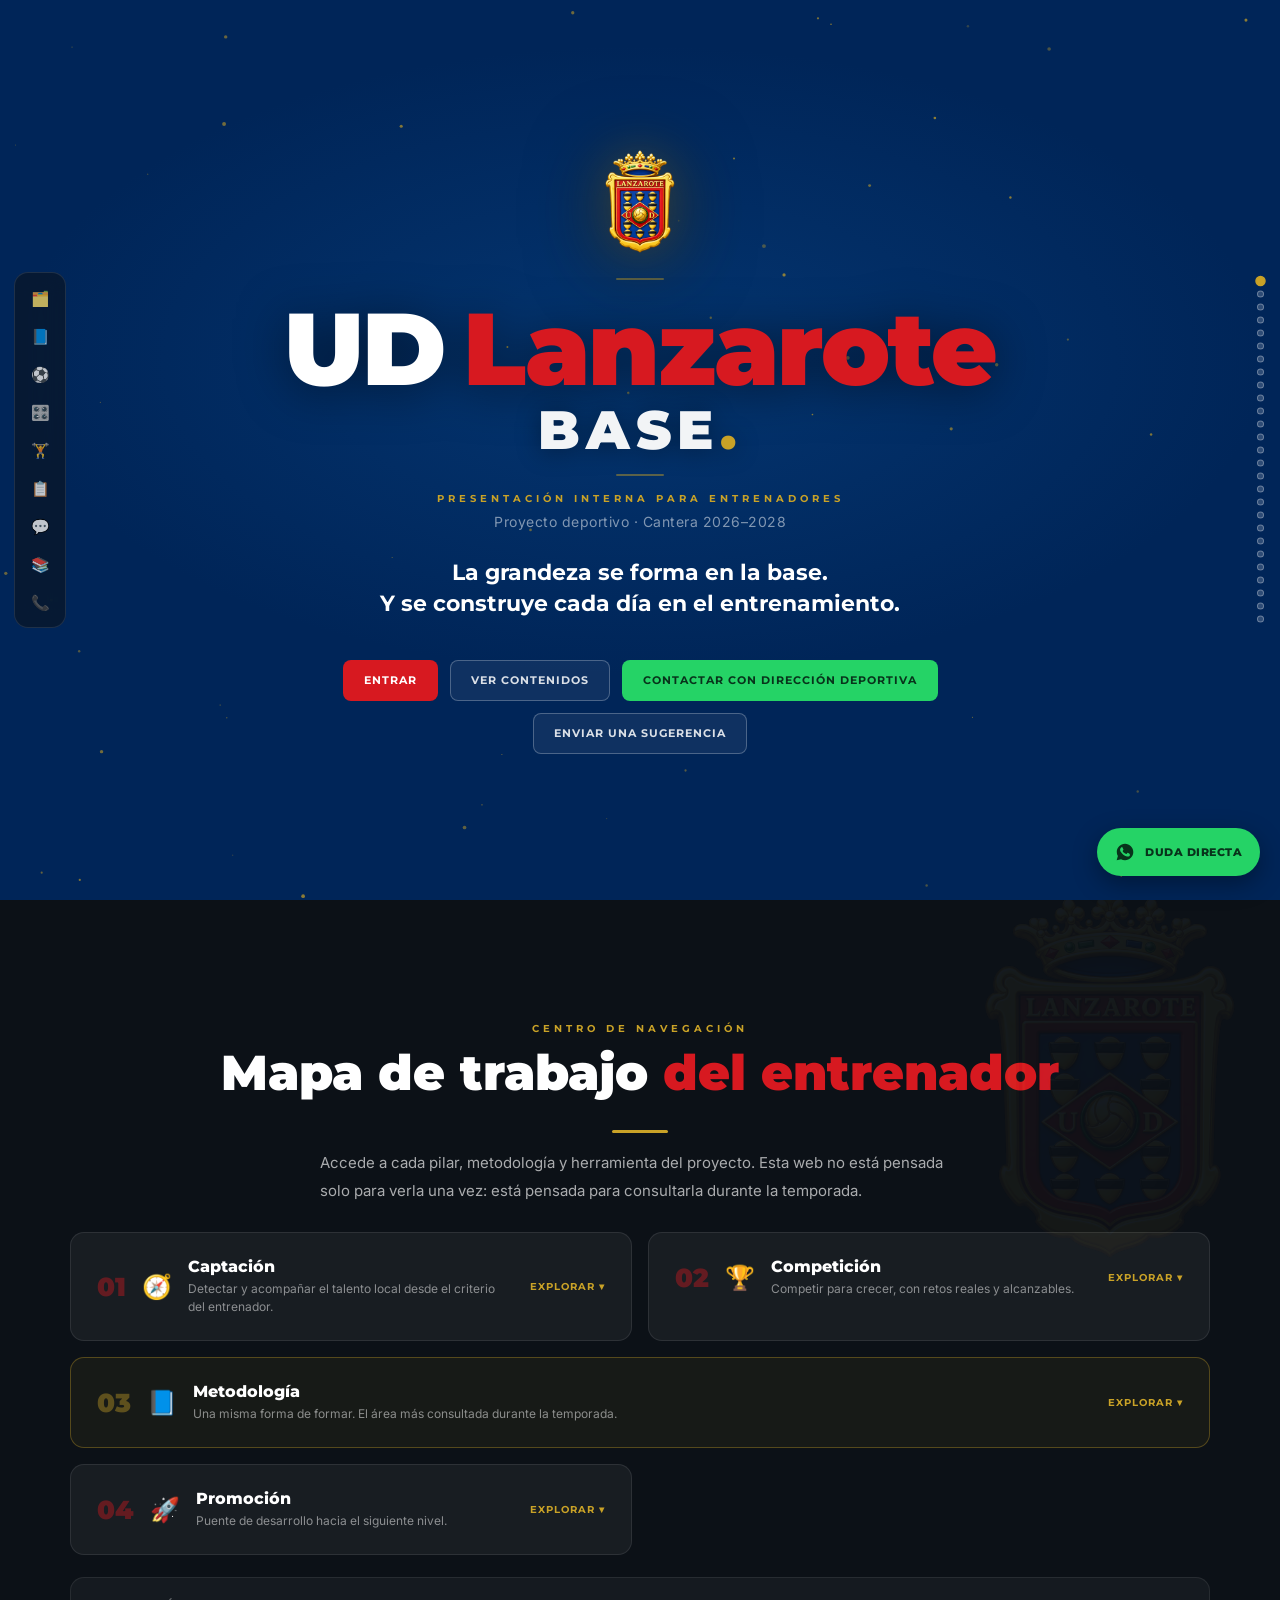
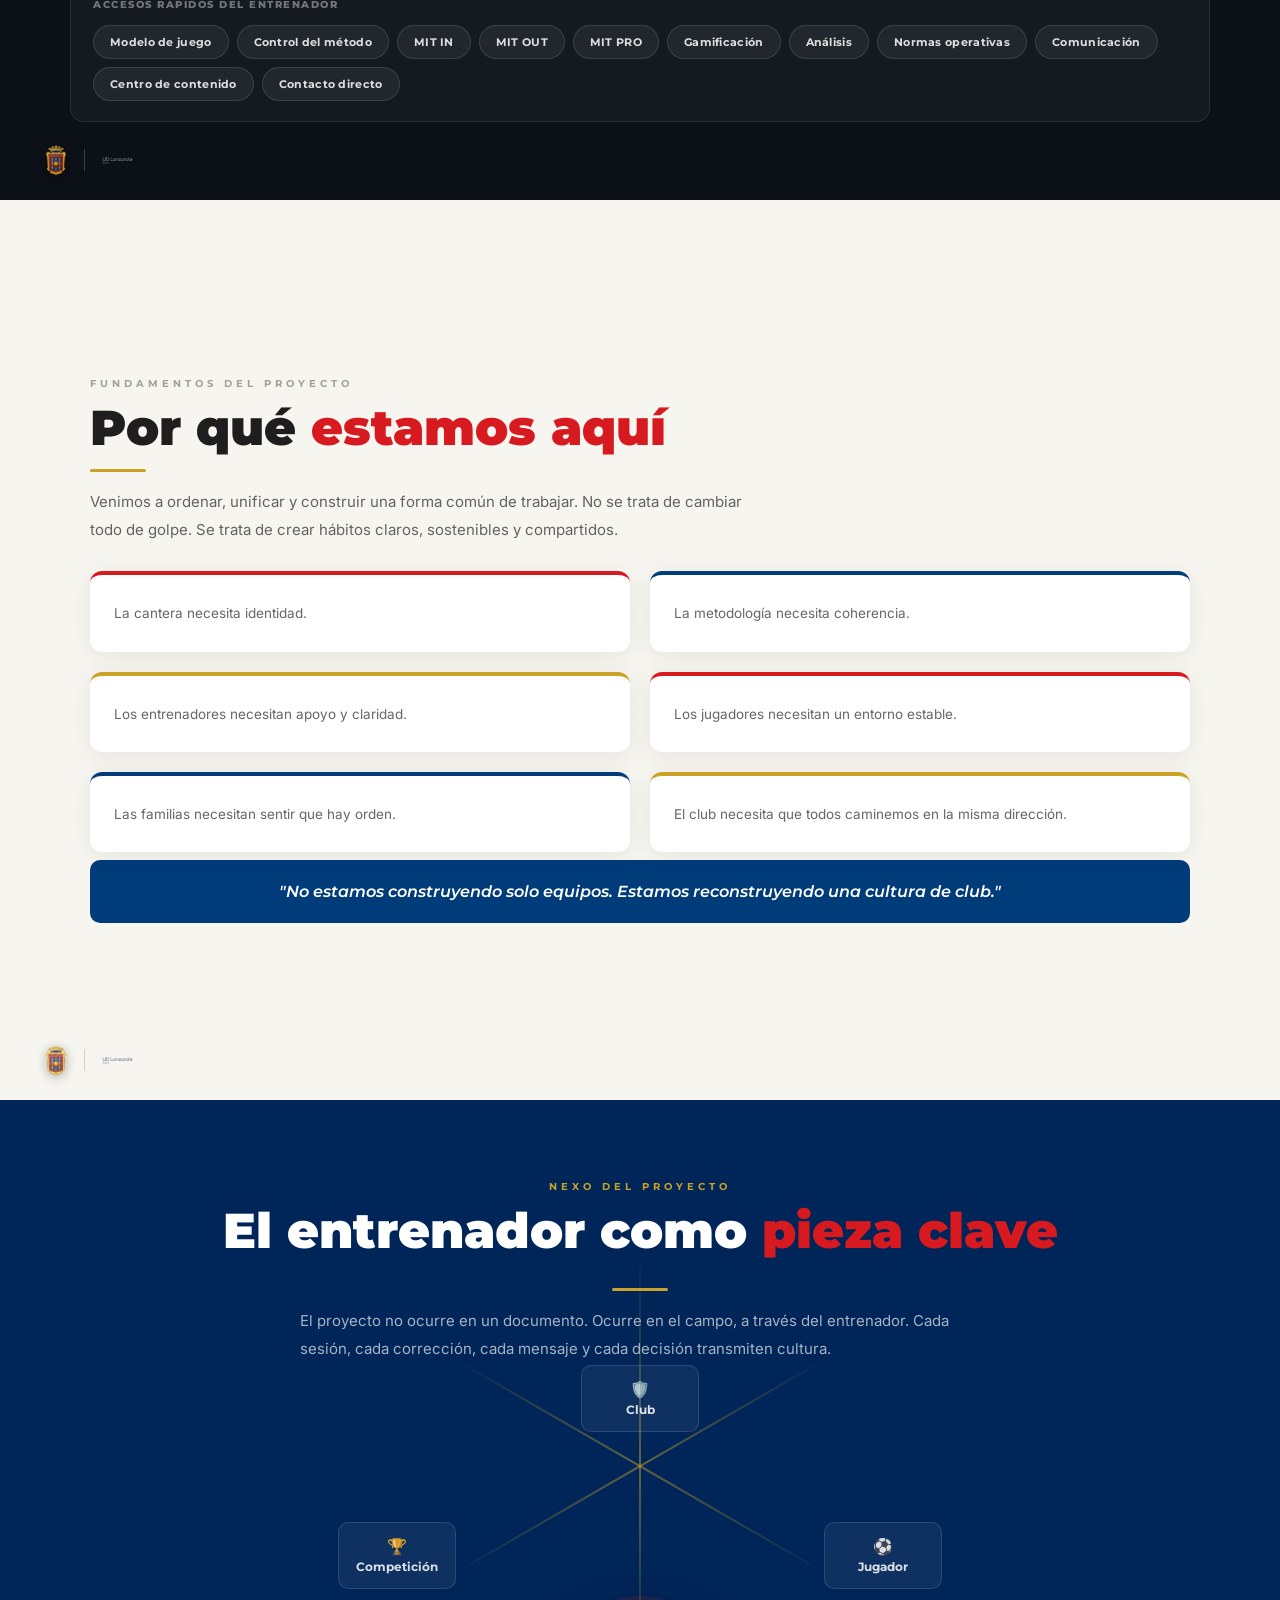
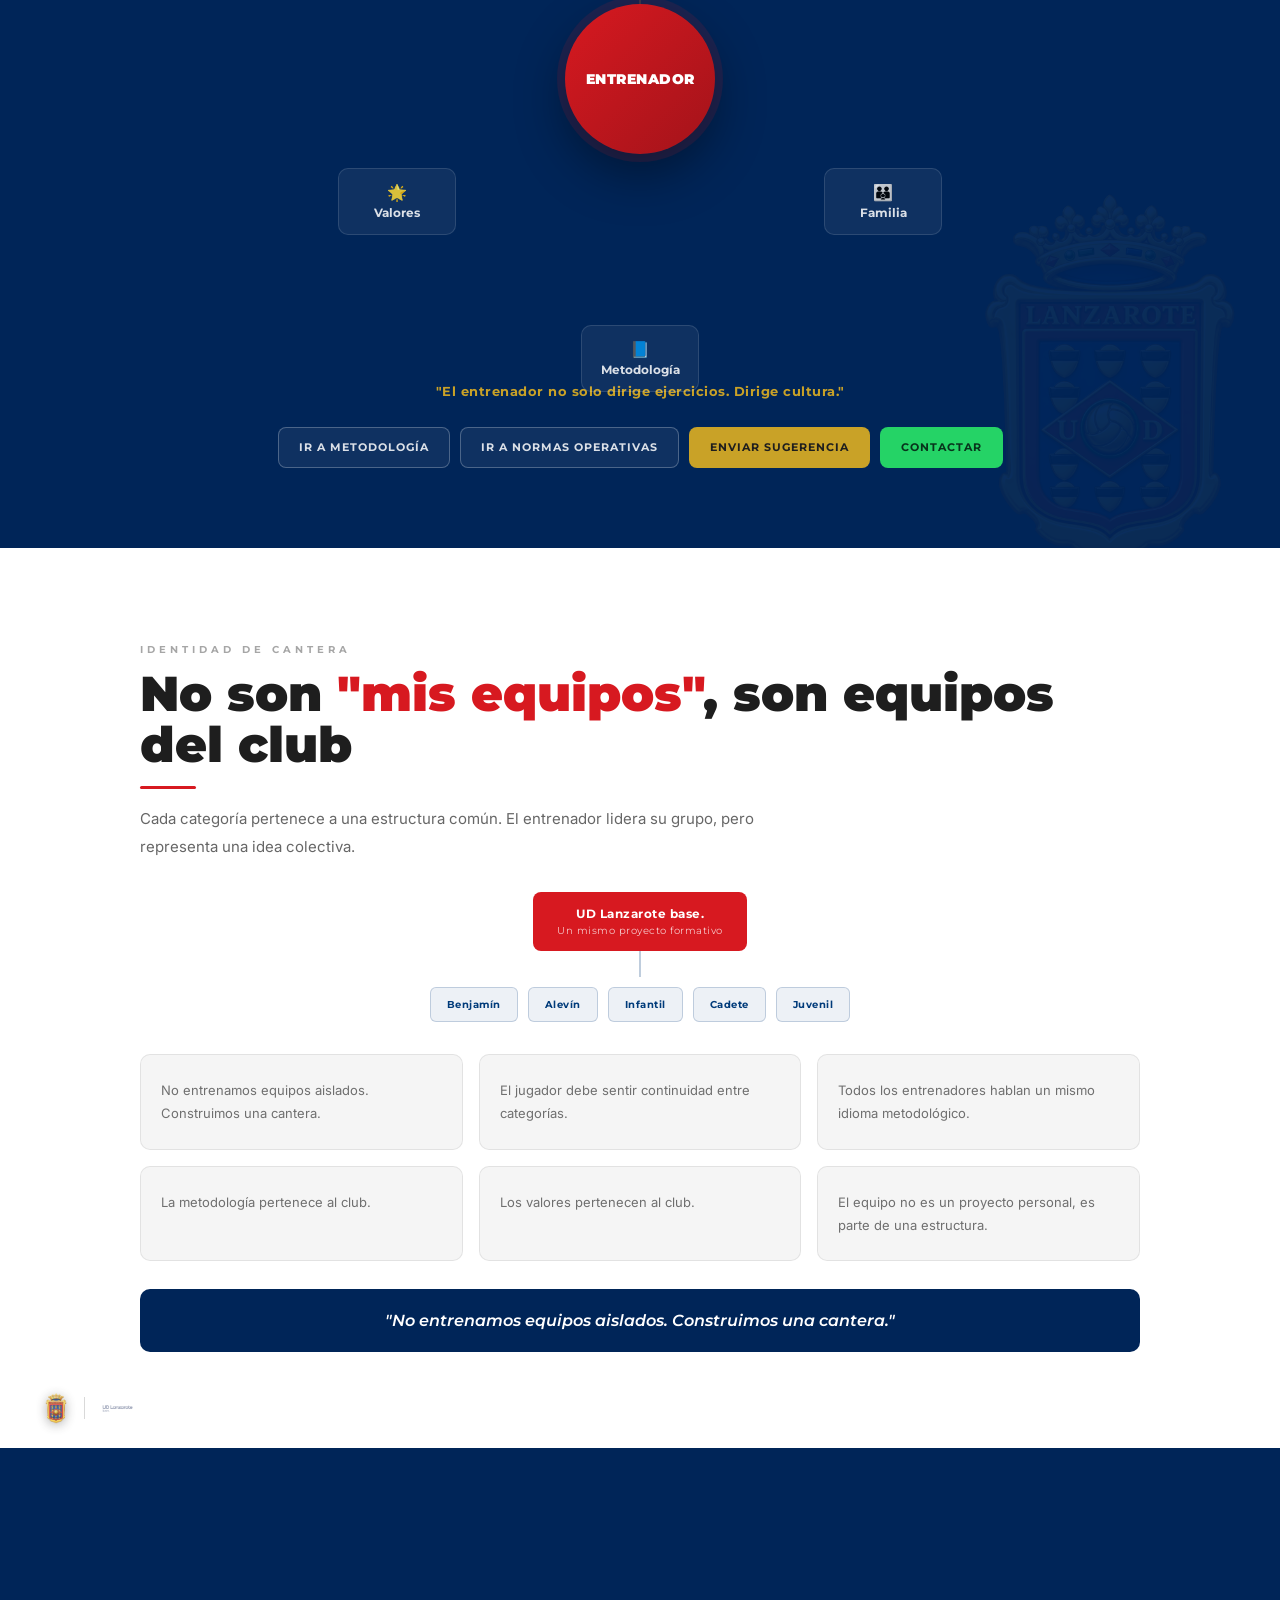
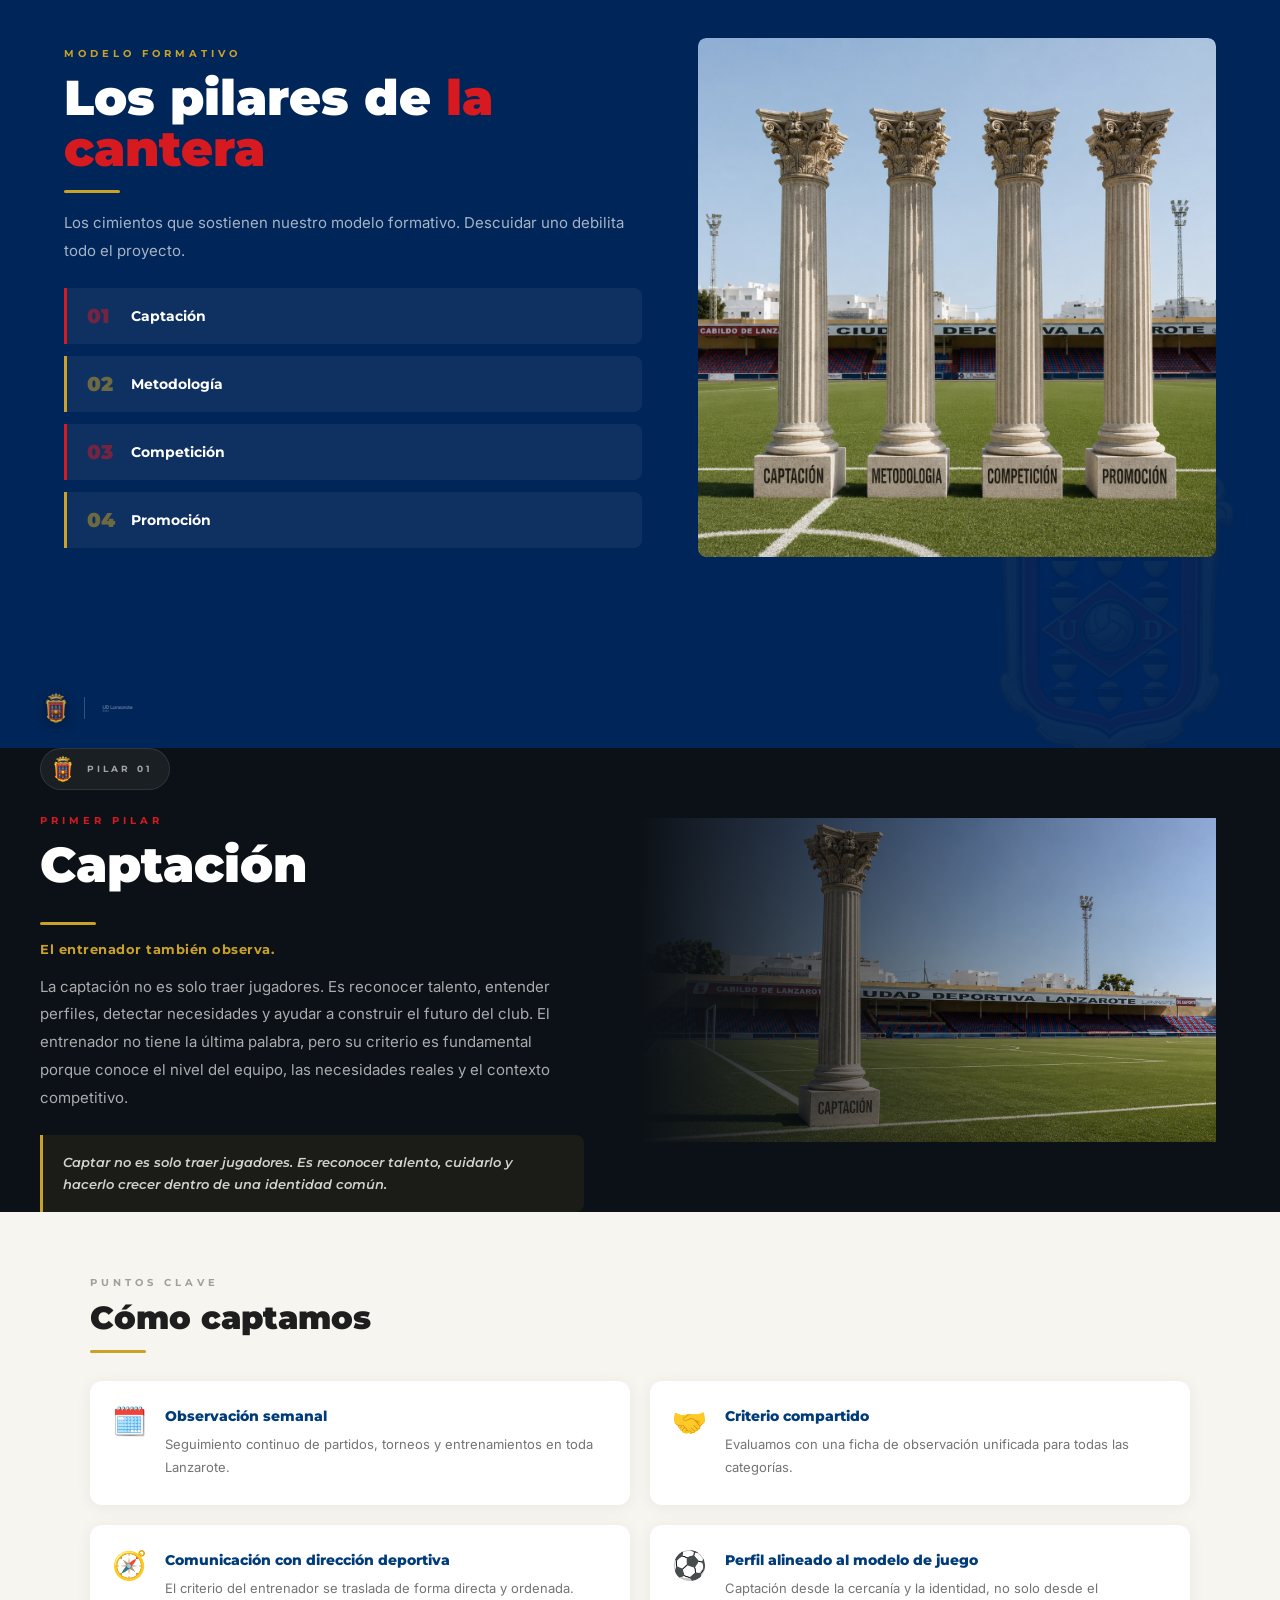
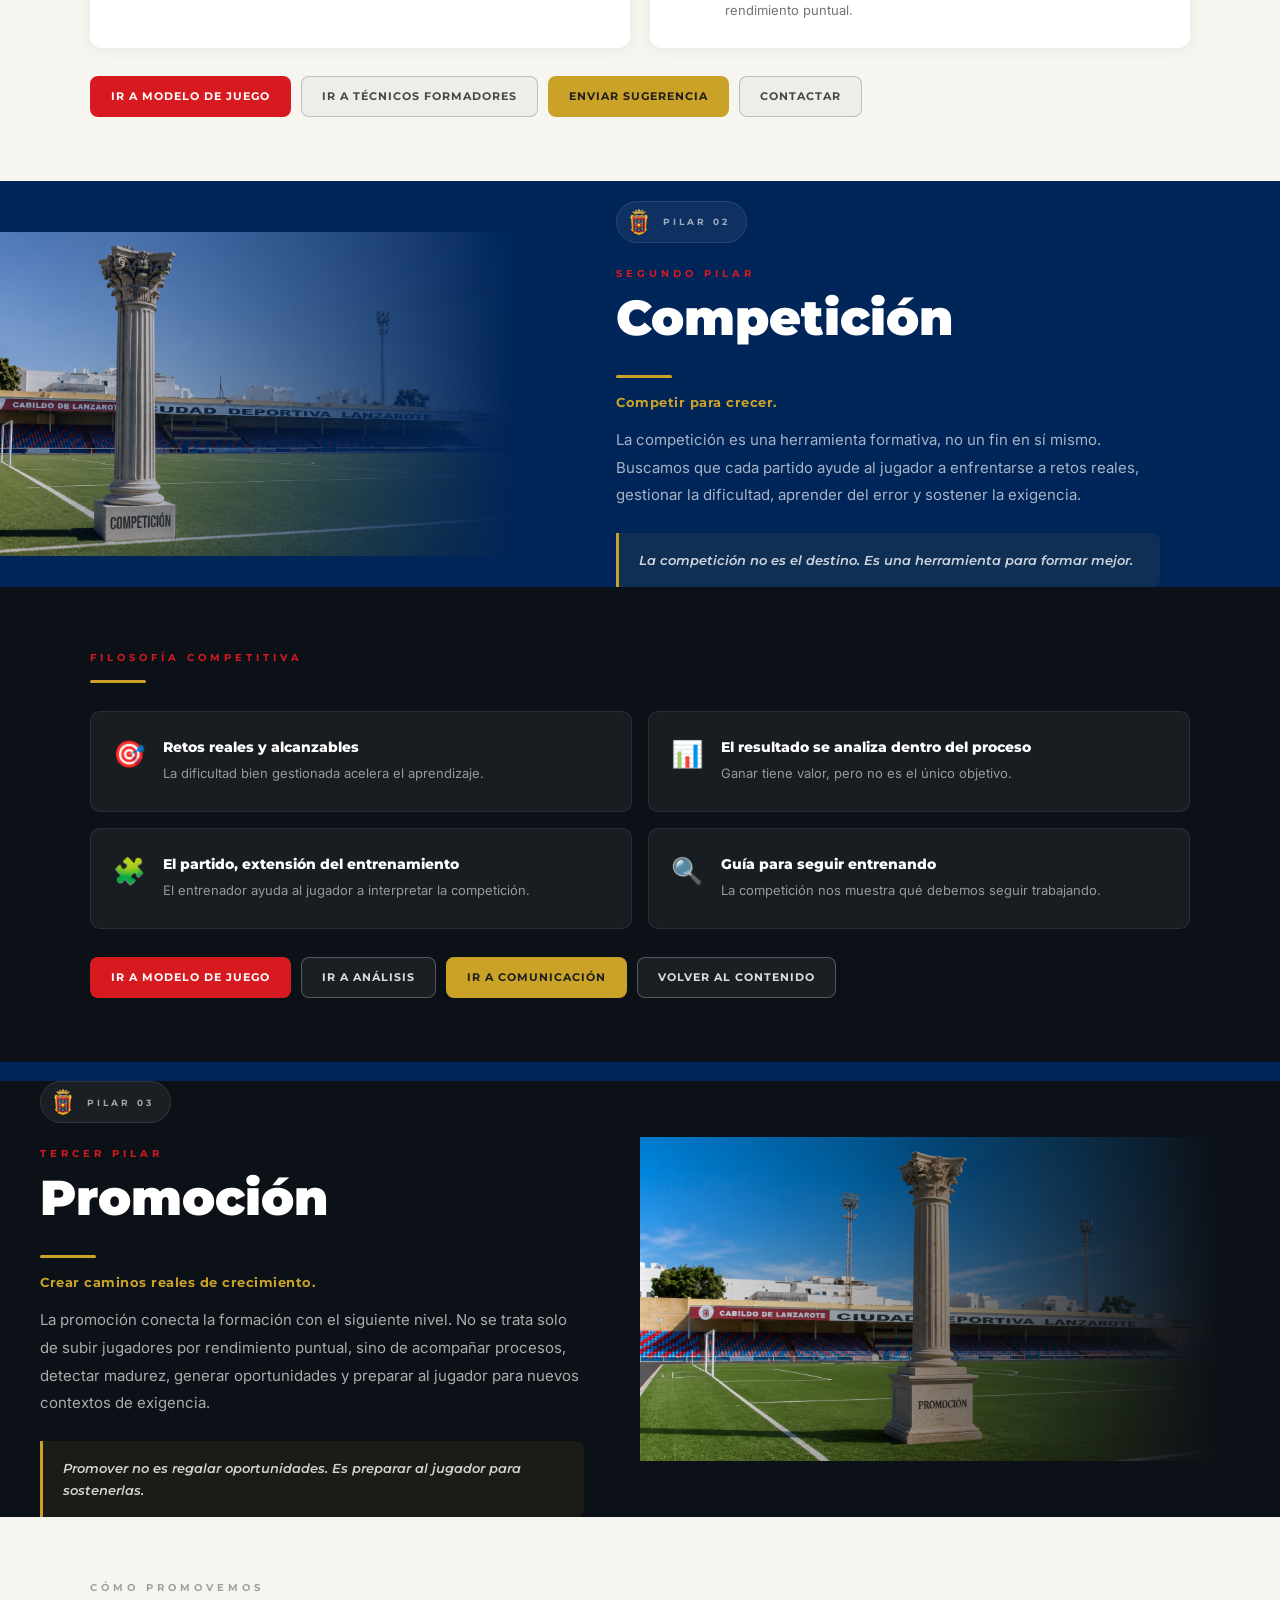
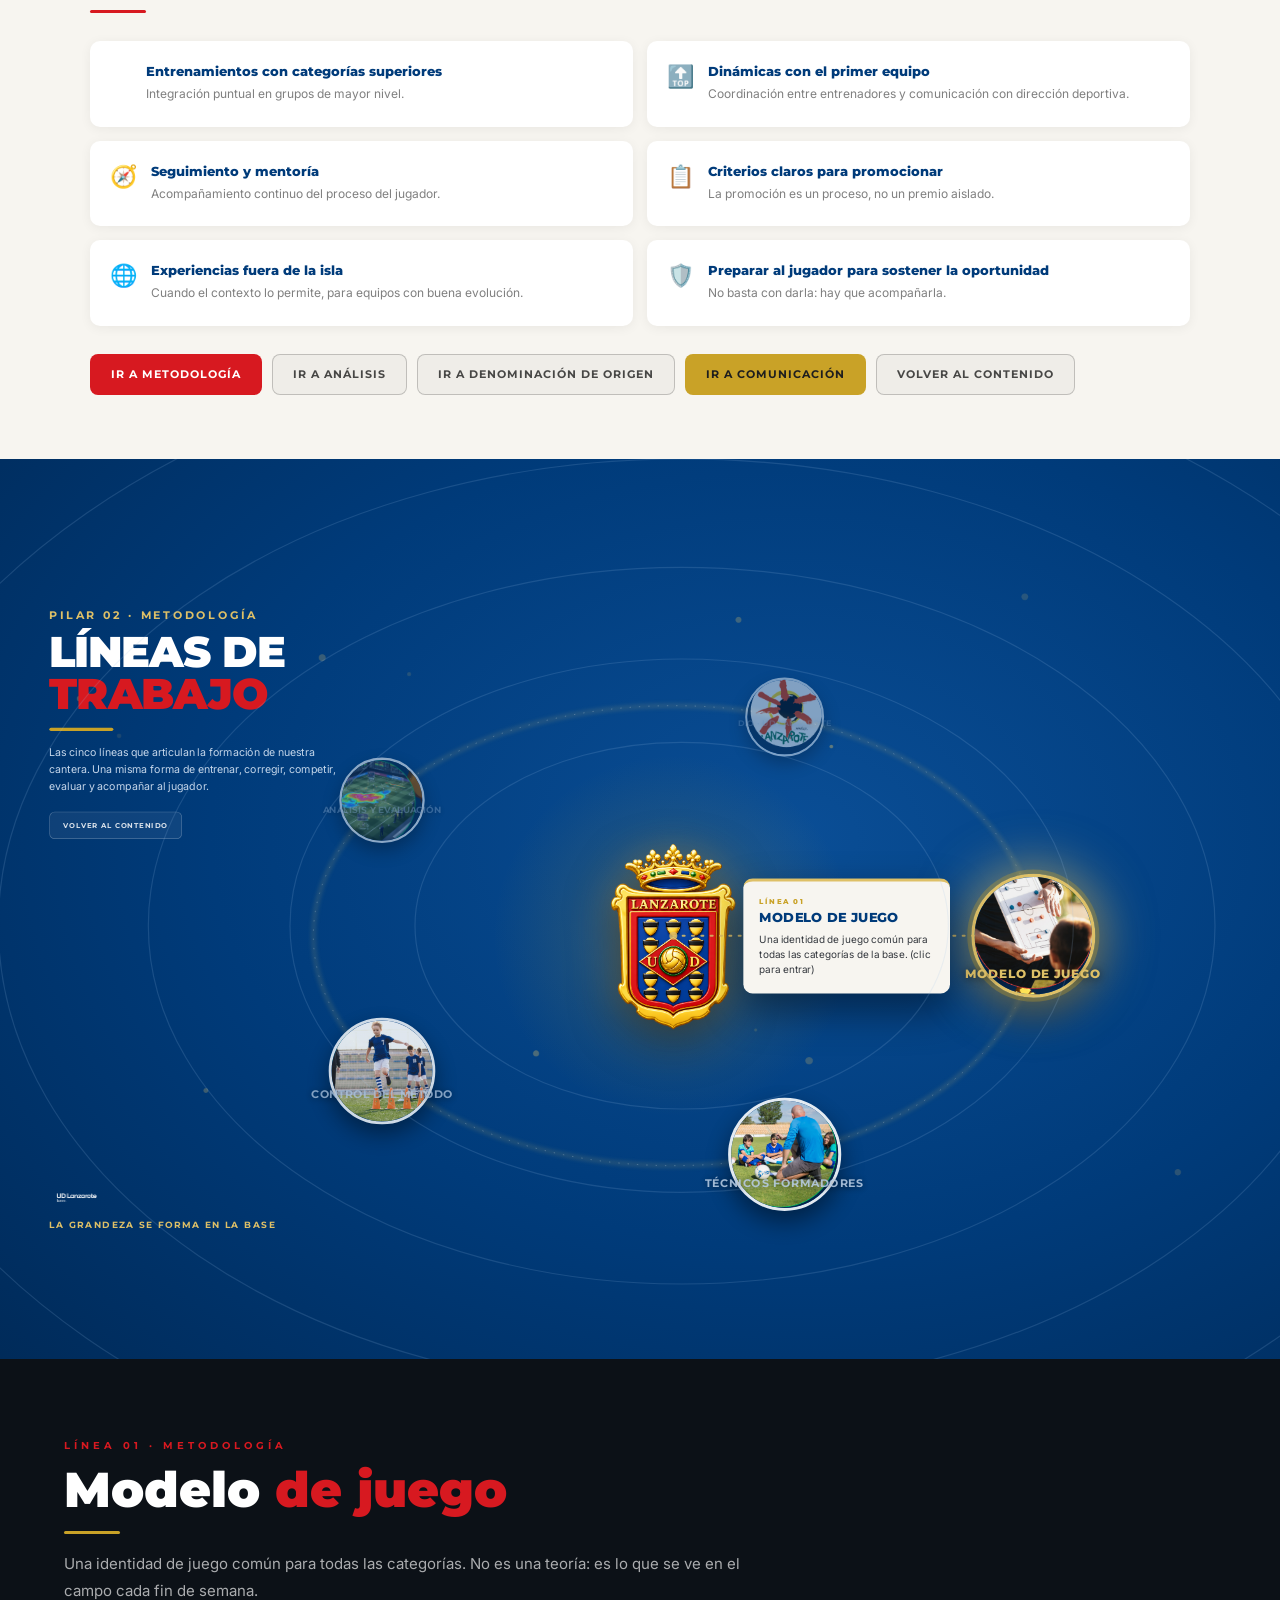
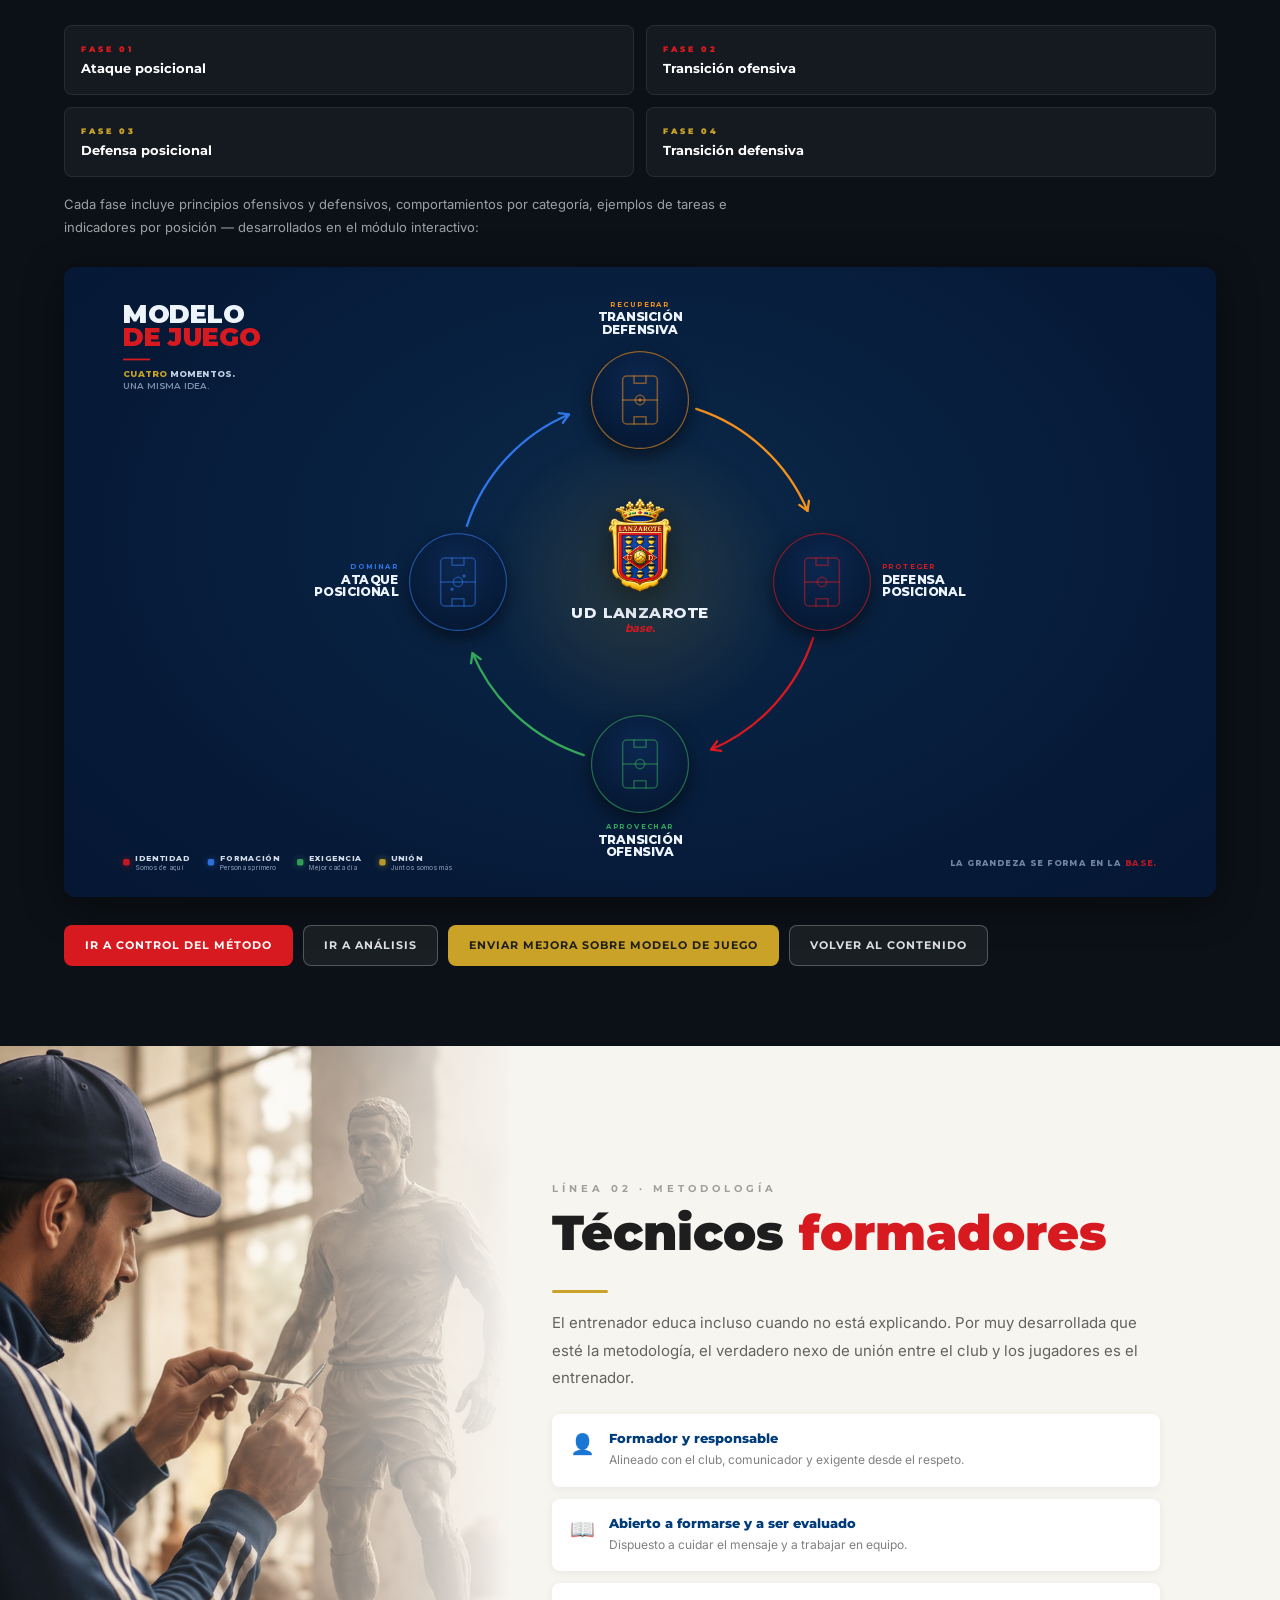
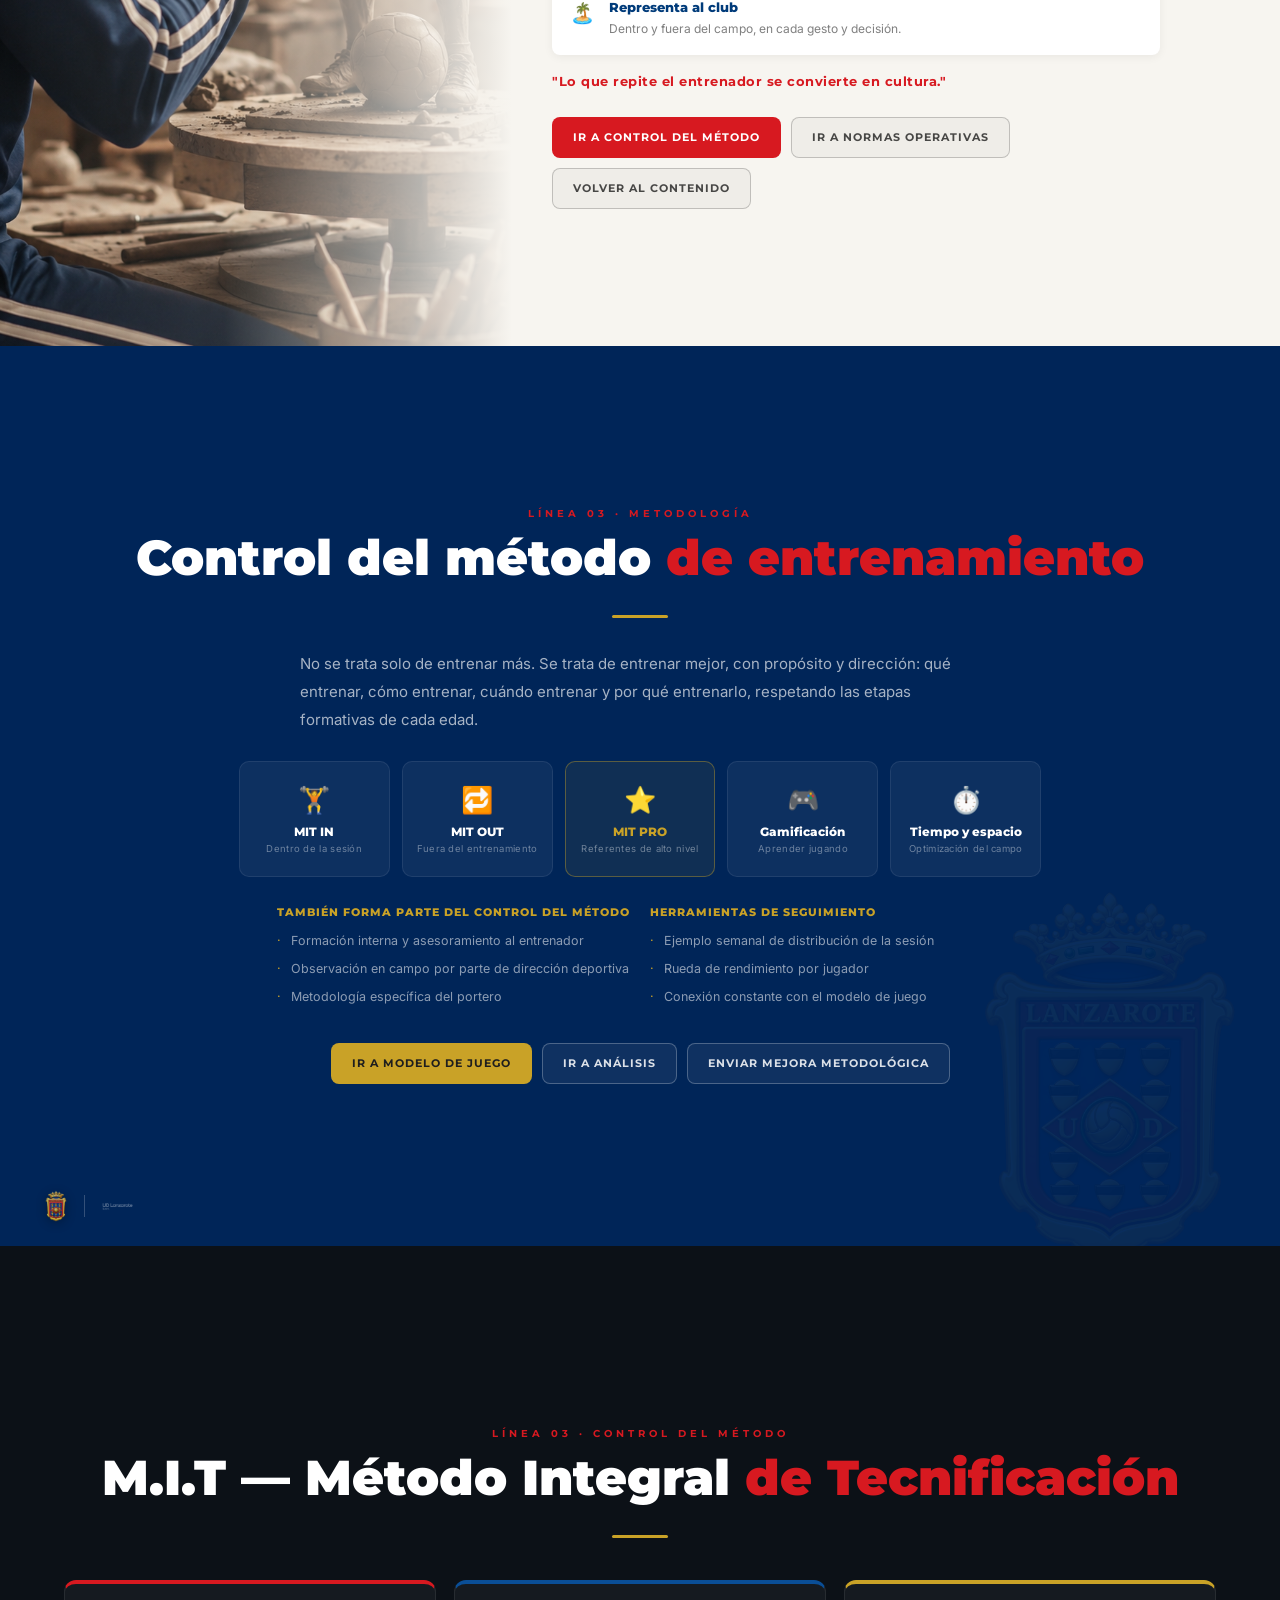
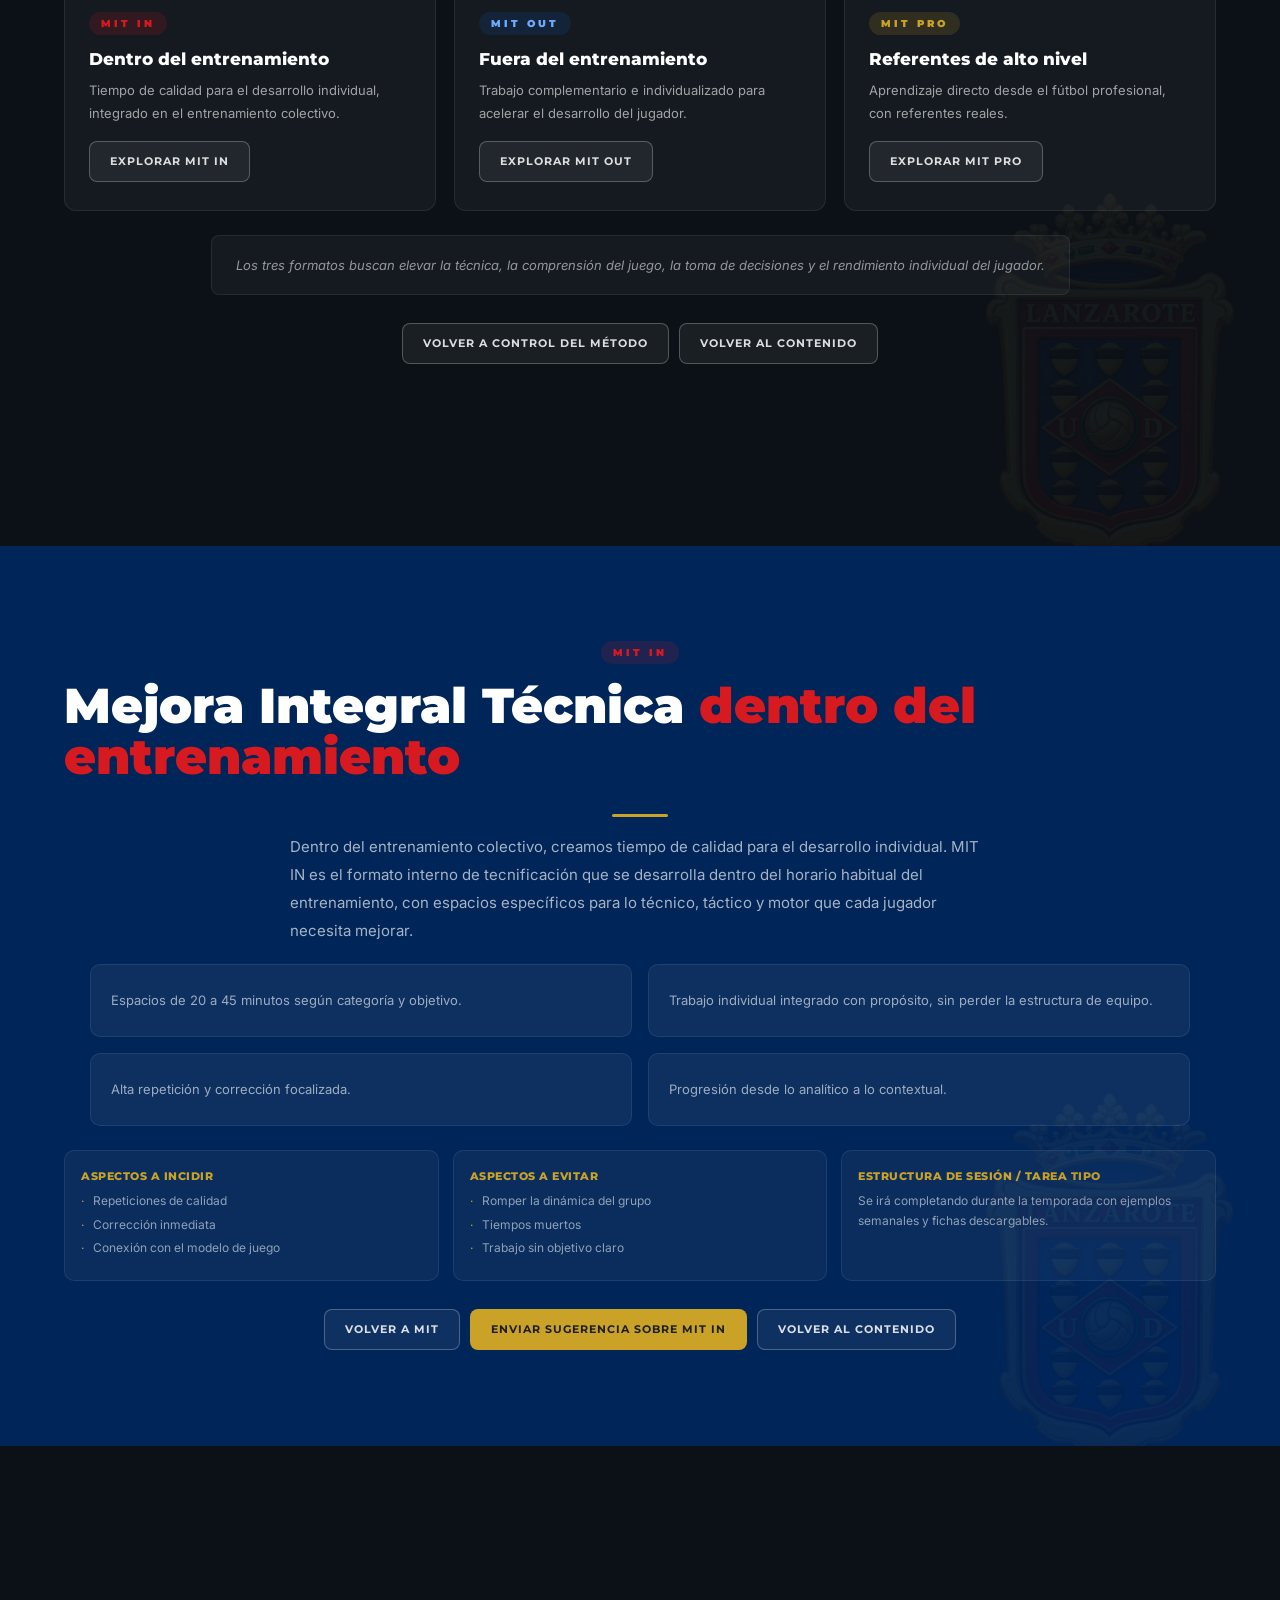
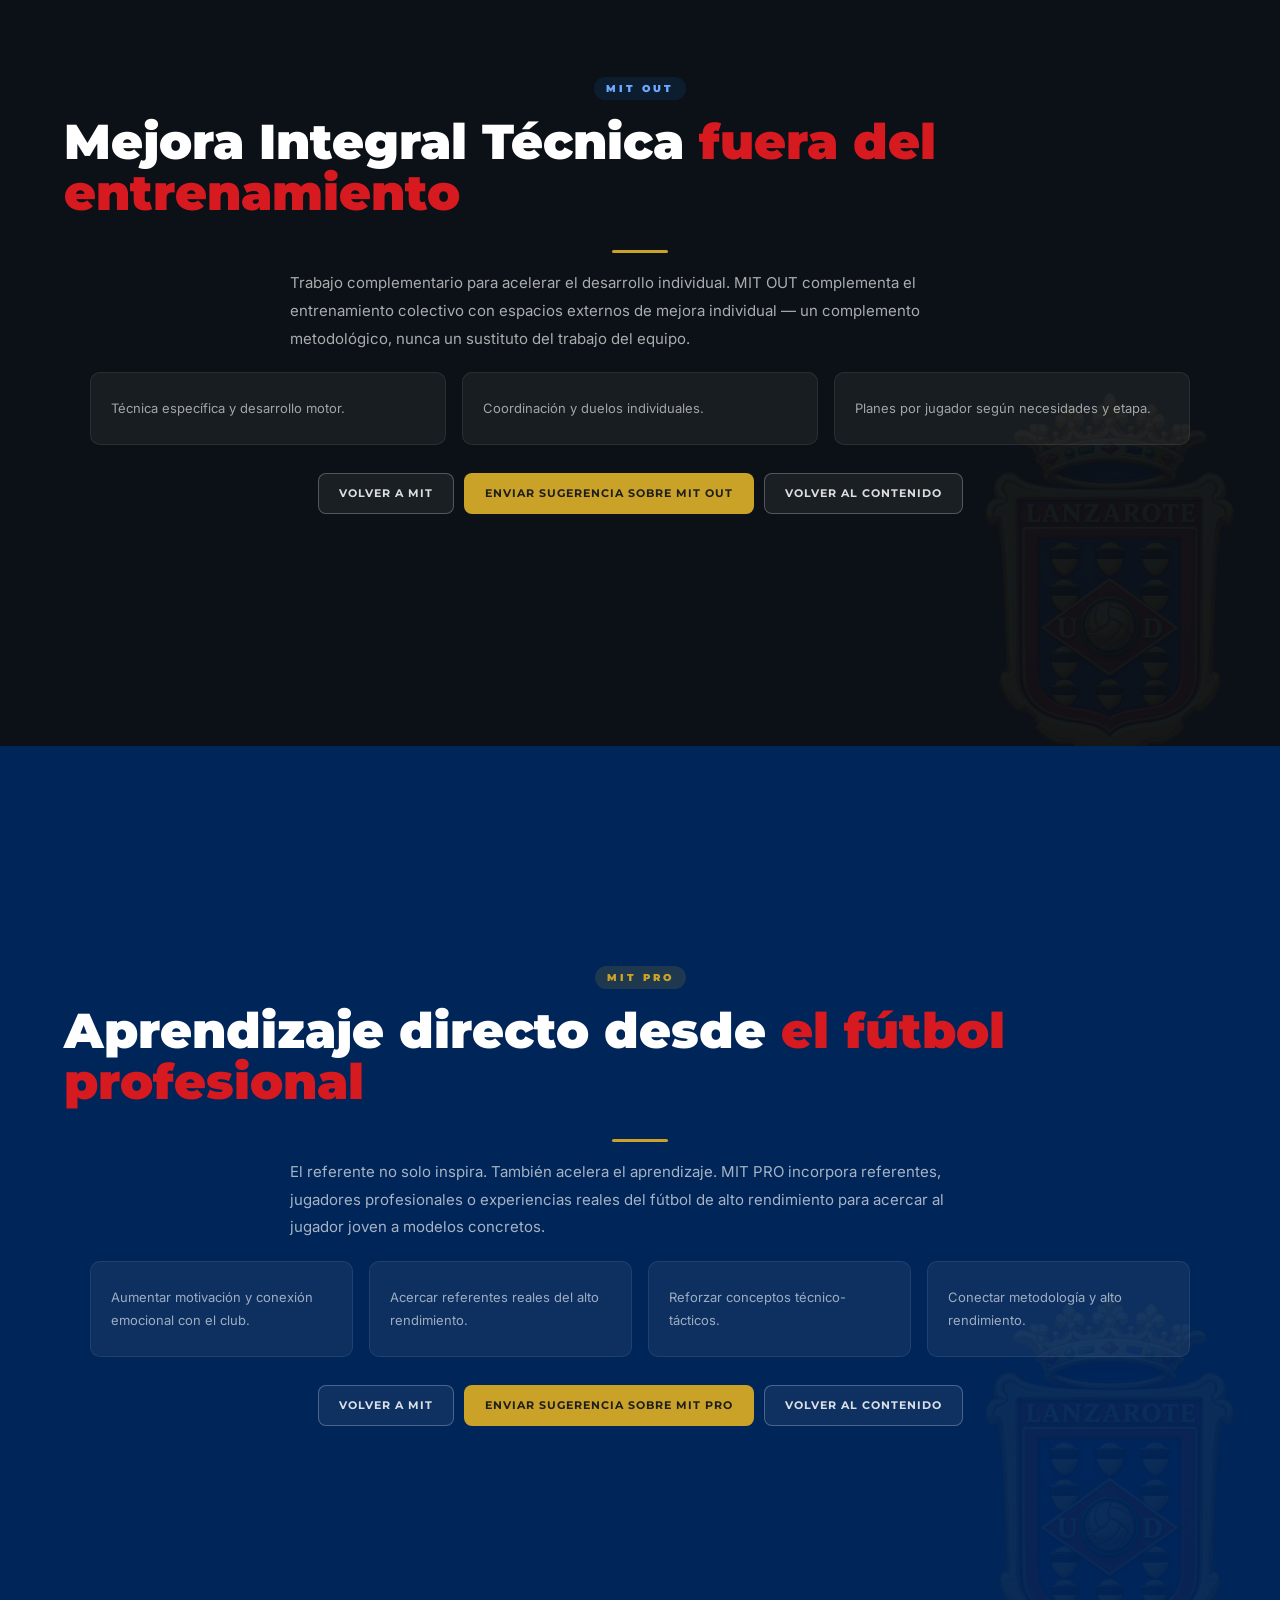
==== index.html @ f08e0022 "Add files via upload" ====
<!DOCTYPE html>
<html lang="es">
<head>
<meta charset="UTF-8">
<meta name="viewport" content="width=device-width, initial-scale=1.0">
<title>UD Lanzarote Base — Presentación Entrenadores 2026</title>
<link rel="preconnect" href="https://fonts.googleapis.com">
<link rel="preconnect" href="https://fonts.gstatic.com" crossorigin>
<link href="https://fonts.googleapis.com/css2?family=Montserrat:ital,wght@0,300;0,400;0,600;0,700;0,800;0,900;1,400;1,700&family=Inter:wght@300;400;500;600&display=swap" rel="stylesheet">
<link rel="stylesheet" href="assets/css/styles.css">
</head>
<body class="has-cursor">

<!-- CURSOR -->
<div class="cursor"><div class="cursor-dot"></div><div class="cursor-ring"></div></div>

<!-- PROGRESS -->
<div id="progress"></div>

<!-- NAV DOTS -->
<nav class="nav" id="nav"></nav>

<!-- QUICKMENU (rellenado por JS) -->
<nav id="quickmenu"></nav>

<!-- WHATSAPP FLOTANTE -->
<a id="wa-float" href="https://wa.me/34672802334?text=Hola%20Dani%2C%20soy%20entrenador%20de%20UD%20Lanzarote%20Base%20y%20tengo%20una%20duda%20sobre%20el%20proyecto." target="_blank" rel="noopener noreferrer">
  <svg viewBox="0 0 24 24" fill="currentColor"><path d="M12.04 2C6.58 2 2.13 6.45 2.13 11.91c0 1.75.46 3.45 1.32 4.95L2 22l5.25-1.38c1.44.79 3.06 1.2 4.79 1.2h.01c5.46 0 9.91-4.45 9.91-9.91S17.5 2 12.04 2zm5.8 14.14c-.24.68-1.4 1.3-1.93 1.35-.5.05-1.05.24-3.53-.74-2.98-1.19-4.9-4.2-5.05-4.4-.15-.19-1.22-1.62-1.22-3.1 0-1.47.77-2.19 1.05-2.49.27-.3.6-.37.8-.37h.57c.19 0 .43-.03.67.51.24.55.83 1.9.9 2.04.07.14.12.3.02.49-.1.19-.15.3-.3.46-.15.16-.31.36-.44.48-.14.14-.3.29-.13.58.17.29.75 1.25 1.62 2.02 1.11.99 2.05 1.3 2.34 1.44.29.14.47.12.64-.07.17-.19.72-.84.92-1.13.19-.28.38-.24.63-.14.26.1 1.62.77 1.9.9.28.14.46.2.53.32.07.12.07.7-.17 1.38z"/></svg>
  Duda directa
</a>

<!-- ════════════════════════════════════════════════════
     1 · PORTADA — #portada
════════════════════════════════════════════════════ -->
<section class="slide" id="portada" style="background:var(--blue-d); flex-direction:column; text-align:center;">
  <canvas id="hero-cv" style="position:absolute;inset:0;width:100%;height:100%;z-index:1;pointer-events:none;"></canvas>
  <div style="position:absolute;inset:0;background:radial-gradient(ellipse 70% 50% at 50% 40%, rgba(10,78,150,.4) 0%, transparent 70%); z-index:0;"></div>
  <div style="position:relative;z-index:2;display:flex;flex-direction:column;align-items:center;max-width:760px;">
    <img class="rv" style="width:110px;height:auto;filter:drop-shadow(0 8px 40px rgba(0,0,0,.6)) drop-shadow(0 0 20px rgba(201,162,39,.3));animation:float 4s ease-in-out infinite;margin-bottom:22px;" src="assets/logos/crest-official.png" alt="UD Lanzarote">
    <div class="rv d1" style="width:48px;height:2px;background:rgba(201,162,39,.45);border-radius:2px;margin:0 auto 18px"></div>
    <div class="rv d2" style="display:flex;flex-direction:column;align-items:center;gap:0;line-height:1;margin:0 auto">
      <div style="font-family:'Montserrat',sans-serif;font-weight:900;font-size:clamp(46px,8vw,104px);letter-spacing:-2px;line-height:1;display:flex;align-items:baseline;gap:0.18em;filter:drop-shadow(0 4px 24px rgba(0,0,0,.5))">
        <span style="color:#FFFFFF">UD</span>
        <span style="color:#D71920">Lanzarote</span>
      </div>
      <div style="font-family:'Montserrat',sans-serif;font-weight:900;font-size:clamp(24px,4.2vw,56px);letter-spacing:6px;text-transform:uppercase;color:rgba(255,255,255,.95);line-height:1;margin-top:2px;filter:drop-shadow(0 2px 12px rgba(0,0,0,.4))">base<span style="color:#C9A227">.</span></div>
    </div>
    <div class="rv d3" style="width:48px;height:2px;background:rgba(201,162,39,.45);border-radius:2px;margin:18px auto 0"></div>
    <div class="rv d3" style="font-family:'Montserrat',sans-serif;font-weight:700;font-size:10px;letter-spacing:4px;text-transform:uppercase;color:var(--gold);margin-bottom:8px;margin-top:16px">Presentación interna para entrenadores</div>
    <p class="rv d3" style="font-size:14px;color:rgba(255,255,255,.5);letter-spacing:.5px;">Proyecto deportivo · Cantera 2026–2028</p>
    <p class="rv d4" style="font-family:'Montserrat',sans-serif;font-weight:700;font-size:clamp(17px,2vw,22px);color:var(--white);line-height:1.4;margin-top:28px;max-width:520px;">La grandeza se forma en la base.<br>Y se construye cada día en el entrenamiento.</p>
    <div class="rv d5" style="display:flex;flex-wrap:wrap;justify-content:center;gap:12px;margin-top:40px;">
      <button class="sbtn primary" data-target="contenido">Entrar</button>
      <button class="sbtn ghost-dark" data-target="contenido">Ver contenidos</button>
      <a class="sbtn wa" href="https://wa.me/34672802334?text=Hola%20Dani%2C%20soy%20entrenador%20de%20UD%20Lanzarote%20Base%20y%20tengo%20una%20duda%20sobre%20el%20proyecto." target="_blank" rel="noopener noreferrer">Contactar con Dirección Deportiva</a>
      <button class="sbtn ghost-dark" data-target="comunicacion">Enviar una sugerencia</button>
    </div>
  </div>
</section>

<!-- ════════════════════════════════════════════════════
     2 · MAPA DE TRABAJO — #contenido
════════════════════════════════════════════════════ -->
<section class="slide" id="contenido" style="background:var(--black); flex-direction:column; padding-top:100px; padding-bottom:56px;">
  <div class="wm-crest top-right"><img src="assets/logos/crest-official.png" alt=""></div>
  <span class="eyebrow gold rv">Centro de navegación</span>
  <h2 class="headline white rv d1">Mapa de trabajo <em>del entrenador</em></h2>
  <div class="rule rv d1"></div>
  <p class="body-text light rv d2" style="max-width:640px;">Accede a cada pilar, metodología y herramienta del proyecto. Esta web no está pensada solo para verla una vez: está pensada para consultarla durante la temporada.</p>

  <div class="dash-grid rv d3">
    <details class="dash-card">
      <summary>
        <span class="dash-num">01</span><span class="dash-ico">🧭</span>
        <span class="dash-title-wrap"><span class="dash-title">Captación</span><span class="dash-desc">Detectar y acompañar el talento local desde el criterio del entrenador.</span></span>
        <span class="dash-toggle">Explorar</span>
      </summary>
      <div class="dash-sub">
        <div class="dash-sub-row">
          <button class="dsub" data-target="captacion">Introducción al área de captación</button>
          <button class="dsub" data-target="captacion">Rol del entrenador como observador</button>
          <button class="dsub" data-target="captacion">Perfil de jugador que buscamos</button>
          <button class="dsub" data-target="captacion">Ficha de observación</button>
          <button class="dsub" data-target="comunicacion">Comunicación con dirección deportiva</button>
        </div>
      </div>
    </details>

    <details class="dash-card">
      <summary>
        <span class="dash-num">02</span><span class="dash-ico">🏆</span>
        <span class="dash-title-wrap"><span class="dash-title">Competición</span><span class="dash-desc">Competir para crecer, con retos reales y alcanzables.</span></span>
        <span class="dash-toggle">Explorar</span>
      </summary>
      <div class="dash-sub">
        <div class="dash-sub-row">
          <button class="dsub" data-target="competicion">Filosofía competitiva</button>
          <button class="dsub" data-target="competicion">Retos reales y alcanzables</button>
          <button class="dsub" data-target="competicion">Gestión del resultado</button>
          <button class="dsub" data-target="modelo-juego">Ir a Modelo de Juego</button>
          <button class="dsub" data-target="analisis">Ir a Análisis</button>
        </div>
      </div>
    </details>

    <details class="dash-card wide">
      <summary>
        <span class="dash-num">03</span><span class="dash-ico">📘</span>
        <span class="dash-title-wrap"><span class="dash-title">Metodología</span><span class="dash-desc">Una misma forma de formar. El área más consultada durante la temporada.</span></span>
        <span class="dash-toggle">Explorar</span>
      </summary>
      <div class="dash-sub">
        <div class="dash-sub-row">
          <button class="dsub" data-target="modelo-juego">Modelo de juego</button>
          <button class="dsub" data-target="tecnicos-formadores">Técnicos formadores</button>
          <button class="dsub" data-target="control-metodo">Control del método de entrenamiento</button>
          <button class="dsub" data-target="analisis">Análisis y evaluación del rendimiento</button>
          <button class="dsub" data-target="denominacion-origen">Denominación de Origen UD Lanzarote</button>
        </div>
        <div class="dash-l2">
          <div class="dash-l2-label">Segunda capa · Dentro de Control del método</div>
          <div class="dash-sub-row">
            <button class="dsub" data-target="mit-in">MIT IN</button>
            <button class="dsub" data-target="mit-out">MIT OUT</button>
            <button class="dsub" data-target="mit-pro">MIT PRO</button>
            <button class="dsub" data-target="gamificacion">Gamificación</button>
            <button class="dsub" data-target="tiempo-espacio">Control del tiempo y espacio</button>
            <span class="dash-plain">Ejemplo semanal · Rueda de rendimiento · Metodología del portero · Observación en campo · Apoyo metodológico</span>
          </div>
        </div>
      </div>
    </details>

    <details class="dash-card">
      <summary>
        <span class="dash-num">04</span><span class="dash-ico">🚀</span>
        <span class="dash-title-wrap"><span class="dash-title">Promoción</span><span class="dash-desc">Puente de desarrollo hacia el siguiente nivel.</span></span>
        <span class="dash-toggle">Explorar</span>
      </summary>
      <div class="dash-sub">
        <div class="dash-sub-row">
          <button class="dsub" data-target="promocion">Entrenamientos con categorías superiores</button>
          <button class="dsub" data-target="promocion">Dinámicas con primer equipo</button>
          <button class="dsub" data-target="promocion">Seguimiento y mentoría</button>
          <button class="dsub" data-target="denominacion-origen">Ir a Programa DO</button>
          <button class="dsub" data-target="comunicacion">Ir a Comunicación</button>
        </div>
      </div>
    </details>
  </div>

  <div class="quick-strip rv d4">
    <div class="quick-strip-label">Accesos rápidos del entrenador</div>
    <div class="quick-strip-row">
      <button class="qstrip-btn" data-target="modelo-juego">Modelo de juego</button>
      <button class="qstrip-btn" data-target="control-metodo">Control del método</button>
      <button class="qstrip-btn" data-target="mit-in">MIT IN</button>
      <button class="qstrip-btn" data-target="mit-out">MIT OUT</button>
      <button class="qstrip-btn" data-target="mit-pro">MIT PRO</button>
      <button class="qstrip-btn" data-target="gamificacion">Gamificación</button>
      <button class="qstrip-btn" data-target="analisis">Análisis</button>
      <button class="qstrip-btn" data-target="normas-operativas">Normas operativas</button>
      <button class="qstrip-btn" data-target="comunicacion">Comunicación</button>
      <button class="qstrip-btn" data-target="centro-contenido">Centro de contenido</button>
      <button class="qstrip-btn" data-target="contacto">Contacto directo</button>
    </div>
  </div>
  <div class="slide-brand on-dark">
    <img class="sb-crest" src="assets/logos/crest-official.png" alt="UD Lanzarote">
    <div class="sb-sep"></div>
    <img class="sb-wm" src="assets/logos/ud_lanzarote_base_logo.png" alt="">
  </div>
</section>

<!-- ════════════════════════════════════════════════════
     3 · POR QUÉ ESTAMOS AQUÍ — #por-que-estamos-aqui
════════════════════════════════════════════════════ -->
<section class="slide" id="por-que-estamos-aqui" style="background:var(--sand); flex-direction:column;">
  <div style="width:100%;max-width:1100px;">
    <span class="eyebrow muted-dark rv">Fundamentos del proyecto</span>
    <h2 class="headline black rv d1">Por qué <em>estamos aquí</em></h2>
    <div class="rule rv d1"></div>
    <p class="body-text dark rv d2" style="max-width:680px;">Venimos a ordenar, unificar y construir una forma común de trabajar. No se trata de cambiar todo de golpe. Se trata de crear hábitos claros, sostenibles y compartidos.</p>
    <div class="pmv-grid rv d3">
      <div class="pmv-card"><p>La cantera necesita identidad.</p></div>
      <div class="pmv-card" style="border-top-color:var(--blue)"><p>La metodología necesita coherencia.</p></div>
      <div class="pmv-card" style="border-top-color:var(--gold)"><p>Los entrenadores necesitan apoyo y claridad.</p></div>
      <div class="pmv-card"><p>Los jugadores necesitan un entorno estable.</p></div>
      <div class="pmv-card" style="border-top-color:var(--blue)"><p>Las familias necesitan sentir que hay orden.</p></div>
      <div class="pmv-card" style="border-top-color:var(--gold)"><p>El club necesita que todos caminemos en la misma dirección.</p></div>
    </div>
    <div class="pmv-quote rv d4">"No estamos construyendo solo equipos. Estamos reconstruyendo una cultura de club."</div>
  </div>
  <div class="slide-brand on-light">
    <img class="sb-crest" src="assets/logos/crest-official.png" alt="UD Lanzarote">
    <div class="sb-sep dark"></div>
    <img class="sb-wm" src="assets/logos/ud_lanzarote_base_logo.png" alt="">
  </div>
</section>

<!-- ════════════════════════════════════════════════════
     4 · EL ENTRENADOR COMO PIEZA CLAVE — #rol-entrenador
════════════════════════════════════════════════════ -->
<section class="slide" id="rol-entrenador" style="background:var(--blue-d); flex-direction:column;">
  <div class="wm-crest"><img src="assets/logos/crest-official.png" alt=""></div>
  <span class="eyebrow gold rv">Nexo del proyecto</span>
  <h2 class="headline white rv d1">El entrenador como <em>pieza clave</em></h2>
  <div class="rule rv d1"></div>
  <p class="body-text light rv d2" style="max-width:680px;">El proyecto no ocurre en un documento. Ocurre en el campo, a través del entrenador. Cada sesión, cada corrección, cada mensaje y cada decisión transmiten cultura.</p>

  <div class="hub-wrap rv d3">
    <div class="hub-line" style="height:38%; transform:translate(-50%,-100%) rotate(0deg);"></div>
    <div class="hub-line" style="height:38%; transform:translate(-50%,-100%) rotate(60deg);"></div>
    <div class="hub-line" style="height:38%; transform:translate(-50%,-100%) rotate(120deg);"></div>
    <div class="hub-line" style="height:38%; transform:translate(-50%,-100%) rotate(180deg);"></div>
    <div class="hub-line" style="height:38%; transform:translate(-50%,-100%) rotate(240deg);"></div>
    <div class="hub-line" style="height:38%; transform:translate(-50%,-100%) rotate(300deg);"></div>
    <div class="hub-node n1"><span>🛡️</span>Club</div>
    <div class="hub-node n2"><span>⚽</span>Jugador</div>
    <div class="hub-node n3"><span>👪</span>Familia</div>
    <div class="hub-node n4"><span>📘</span>Metodología</div>
    <div class="hub-node n5"><span>🌟</span>Valores</div>
    <div class="hub-node n6"><span>🏆</span>Competición</div>
    <div class="hub-center">Entrenador</div>
  </div>
  <p class="tagline rv d4" style="color:var(--gold); text-align:center; width:100%; max-width:640px; margin:24px auto 0;">"El entrenador no solo dirige ejercicios. Dirige cultura."</p>
  <div class="sec-actions rv d5" style="justify-content:center; width:100%;">
    <button class="sbtn ghost-dark" data-target="metodologia">Ir a Metodología</button>
    <button class="sbtn ghost-dark" data-target="normas-operativas">Ir a Normas operativas</button>
    <button class="sbtn gold" data-target="comunicacion">Enviar sugerencia</button>
    <a class="sbtn wa" href="https://wa.me/34672802334?text=Hola%20Dani%2C%20soy%20entrenador%20de%20UD%20Lanzarote%20Base%20y%20tengo%20una%20duda%20sobre%20el%20proyecto." target="_blank" rel="noopener noreferrer">Contactar</a>
  </div>
</section>

<!-- ════════════════════════════════════════════════════
     5 · NO SON "MIS EQUIPOS" — #equipos-club
════════════════════════════════════════════════════ -->
<section class="slide" id="equipos-club" style="background:var(--white); flex-direction:column;">
  <div style="width:100%;max-width:1000px;">
    <span class="eyebrow muted-dark rv">Identidad de cantera</span>
    <h2 class="headline black rv d1">No son <em>"mis equipos"</em>, son equipos del club</h2>
    <div class="rule red rv d1"></div>
    <p class="body-text dark rv d2" style="max-width:680px;">Cada categoría pertenece a una estructura común. El entrenador lidera su grupo, pero representa una idea colectiva.</p>

    <div class="org-tree rv d3">
      <div class="org-box" style="background:var(--red);">UD Lanzarote base.<span style="display:block;font-weight:400;font-size:10px;opacity:.75;margin-top:3px;">Un mismo proyecto formativo</span></div>
      <div class="org-connector"></div>
      <div class="org-bottom">
        <div class="org-dept">Benjamín</div>
        <div class="org-dept red">Alevín</div>
        <div class="org-dept">Infantil</div>
        <div class="org-dept red">Cadete</div>
        <div class="org-dept">Juvenil</div>
      </div>
    </div>

    <div class="cards col3 rv d4" style="margin-top:32px;">
      <div class="card light"><div class="card-body dark">No entrenamos equipos aislados. Construimos una cantera.</div></div>
      <div class="card light"><div class="card-body dark">El jugador debe sentir continuidad entre categorías.</div></div>
      <div class="card light"><div class="card-body dark">Todos los entrenadores hablan un mismo idioma metodológico.</div></div>
      <div class="card light"><div class="card-body dark">La metodología pertenece al club.</div></div>
      <div class="card light"><div class="card-body dark">Los valores pertenecen al club.</div></div>
      <div class="card light"><div class="card-body dark">El equipo no es un proyecto personal, es parte de una estructura.</div></div>
    </div>
    <div class="pmv-quote rv d5" style="background:var(--blue-d); margin-top:28px;">"No entrenamos equipos aislados. Construimos una cantera."</div>
  </div>
  <div class="slide-brand on-light">
    <img class="sb-crest" src="assets/logos/crest-official.png" alt="UD Lanzarote">
    <div class="sb-sep dark"></div>
    <img class="sb-wm" src="assets/logos/ud_lanzarote_base_logo.png" alt="">
  </div>
</section>

<!-- ════════════════════════════════════════════════════
     6 · LOS 4 PILARES DE LA CANTERA — #pilares
════════════════════════════════════════════════════ -->
<section class="slide" id="pilares" style="background:var(--blue-d);">
  <div class="wm-crest"><img src="assets/logos/crest-official.png" alt=""></div>
  <div class="pillars-wrap">
    <div>
      <span class="eyebrow gold rv">Modelo formativo</span>
      <h2 class="headline white rv d1">Los pilares de <em>la cantera</em></h2>
      <div class="rule rv d1"></div>
      <p class="body-text light rv d2">Los cimientos que sostienen nuestro modelo formativo. Descuidar uno debilita todo el proyecto.</p>
      <div class="pillars-list">
        <div class="pillar-row rv d2" data-target="captacion"><span class="pillar-row-n">01</span><span class="pillar-row-label">Captación</span></div>
        <div class="pillar-row gold rv d3" data-target="metodologia"><span class="pillar-row-n">02</span><span class="pillar-row-label">Metodología</span></div>
        <div class="pillar-row rv d4" data-target="competicion"><span class="pillar-row-n">03</span><span class="pillar-row-label">Competición</span></div>
        <div class="pillar-row gold rv d5" data-target="promocion"><span class="pillar-row-n">04</span><span class="pillar-row-label">Promoción</span></div>
      </div>
    </div>
    <div class="pillars-img rv d3">
      <img src="assets/images/four_columns_cantera.png" alt="Los cuatro pilares de la cantera">
    </div>
  </div>
  <div class="slide-brand on-dark">
    <img class="sb-crest" src="assets/logos/crest-official.png" alt="UD Lanzarote">
    <div class="sb-sep"></div>
    <img class="sb-wm" src="assets/logos/ud_lanzarote_base_logo.png" alt="">
  </div>
</section>

<!-- ════════════════════════════════════════════════════
     7 · CAPTACIÓN — #captacion
════════════════════════════════════════════════════ -->
<section class="slide" id="captacion" style="background:var(--black); flex-direction:column; align-items:stretch; padding:0;">
  <div class="pilar-split i-right">
    <div class="pilar-content">
      <div class="pilar-badge rv"><img src="assets/logos/crest-official.png" alt="UD Lanzarote"><span>Pilar 01</span></div>
      <span class="eyebrow rv d1">Primer pilar</span>
      <h2 class="headline white rv d2">Captación</h2>
      <div class="rule rv d2"></div>
      <p class="tagline rv d3" style="color:var(--gold);margin-bottom:16px">El entrenador también observa.</p>
      <p class="body-text light rv d3">La captación no es solo traer jugadores. Es reconocer talento, entender perfiles, detectar necesidades y ayudar a construir el futuro del club. El entrenador no tiene la última palabra, pero su criterio es fundamental porque conoce el nivel del equipo, las necesidades reales y el contexto competitivo.</p>
      <div class="pilar-quote rv d4">Captar no es solo traer jugadores. Es reconocer talento, cuidarlo y hacerlo crecer dentro de una identidad común.</div>
    </div>
    <div class="pilar-side-img right-fade"><img src="assets/images/pillar_captacion_ciudad_deportiva.png" alt="Captación"></div>
  </div>
  <div class="slide" style="min-height:auto; padding:64px; background:var(--sand); flex-direction:column;">
    <div style="width:100%;max-width:1100px;">
      <span class="eyebrow muted-dark rv">Puntos clave</span>
      <h3 class="headline black rv d1" style="font-size:clamp(22px,2.6vw,32px);">Cómo captamos</h3>
      <div class="rule rv d1"></div>
      <div class="sistema-grid rv d2">
        <div class="sist-card"><div class="sist-card-ico">🗓️</div><div class="sist-card-body"><h4>Observación semanal</h4><p>Seguimiento continuo de partidos, torneos y entrenamientos en toda Lanzarote.</p></div></div>
        <div class="sist-card"><div class="sist-card-ico">🤝</div><div class="sist-card-body"><h4>Criterio compartido</h4><p>Evaluamos con una ficha de observación unificada para todas las categorías.</p></div></div>
        <div class="sist-card"><div class="sist-card-ico">🧭</div><div class="sist-card-body"><h4>Comunicación con dirección deportiva</h4><p>El criterio del entrenador se traslada de forma directa y ordenada.</p></div></div>
        <div class="sist-card"><div class="sist-card-ico">⚽</div><div class="sist-card-body"><h4>Perfil alineado al modelo de juego</h4><p>Captación desde la cercanía y la identidad, no solo desde el rendimiento puntual.</p></div></div>
      </div>
      <div class="sec-actions rv d3">
        <button class="sbtn primary" data-target="modelo-juego">Ir a Modelo de Juego</button>
        <button class="sbtn ghost-light" data-target="tecnicos-formadores">Ir a Técnicos Formadores</button>
        <button class="sbtn gold" data-target="comunicacion">Enviar sugerencia</button>
        <button class="sbtn ghost-light" data-target="contacto">Contactar</button>
      </div>
    </div>
  </div>
</section>

<!-- ════════════════════════════════════════════════════
     8 · COMPETICIÓN — #competicion
════════════════════════════════════════════════════ -->
<section class="slide" id="competicion" style="background:var(--blue-d); flex-direction:column; align-items:stretch; padding:0;">
  <div class="pilar-split i-left">
    <div class="pilar-side-img left-fade"><img src="assets/images/pillar_competicion_ciudad_deportiva.png" alt="Competición"></div>
    <div class="pilar-content">
      <div class="pilar-badge rv"><img src="assets/logos/crest-official.png" alt="UD Lanzarote"><span>Pilar 02</span></div>
      <span class="eyebrow rv d1">Segundo pilar</span>
      <h2 class="headline white rv d2">Competición</h2>
      <div class="rule rv d2"></div>
      <p class="tagline rv d3" style="color:var(--gold);margin-bottom:16px">Competir para crecer.</p>
      <p class="body-text light rv d3">La competición es una herramienta formativa, no un fin en sí mismo. Buscamos que cada partido ayude al jugador a enfrentarse a retos reales, gestionar la dificultad, aprender del error y sostener la exigencia.</p>
      <div class="pilar-quote rv d4">La competición no es el destino. Es una herramienta para formar mejor.</div>
    </div>
  </div>
  <div class="slide" style="min-height:auto; padding:64px; background:var(--black); flex-direction:column;">
    <div style="width:100%;max-width:1100px;">
      <span class="eyebrow rv">Filosofía competitiva</span>
      <div class="rule rv d1"></div>
      <div class="filo-grid rv d2">
        <div class="filo-card"><div class="filo-ico">🎯</div><div class="filo-body"><h4>Retos reales y alcanzables</h4><p>La dificultad bien gestionada acelera el aprendizaje.</p></div></div>
        <div class="filo-card"><div class="filo-ico">📊</div><div class="filo-body"><h4>El resultado se analiza dentro del proceso</h4><p>Ganar tiene valor, pero no es el único objetivo.</p></div></div>
        <div class="filo-card"><div class="filo-ico">🧩</div><div class="filo-body"><h4>El partido, extensión del entrenamiento</h4><p>El entrenador ayuda al jugador a interpretar la competición.</p></div></div>
        <div class="filo-card"><div class="filo-ico">🔍</div><div class="filo-body"><h4>Guía para seguir entrenando</h4><p>La competición nos muestra qué debemos seguir trabajando.</p></div></div>
      </div>
      <div class="sec-actions rv d3">
        <button class="sbtn primary" data-target="modelo-juego">Ir a Modelo de Juego</button>
        <button class="sbtn ghost-dark" data-target="analisis">Ir a Análisis</button>
        <button class="sbtn gold" data-target="comunicacion">Ir a Comunicación</button>
        <button class="sbtn ghost-dark" data-target="contenido">Volver al contenido</button>
      </div>
    </div>
  </div>
</section>

<!-- ════════════════════════════════════════════════════
     9 · PROMOCIÓN — #promocion
════════════════════════════════════════════════════ -->
<section class="slide" id="promocion" style="background:var(--black); flex-direction:column; align-items:stretch; padding:0;">
  <div class="pilar-split i-right">
    <div class="pilar-content">
      <div class="pilar-badge rv"><img src="assets/logos/crest-official.png" alt="UD Lanzarote"><span>Pilar 03</span></div>
      <span class="eyebrow rv d1">Tercer pilar</span>
      <h2 class="headline white rv d2">Promoción</h2>
      <div class="rule rv d2"></div>
      <p class="tagline rv d3" style="color:var(--gold);margin-bottom:16px">Crear caminos reales de crecimiento.</p>
      <p class="body-text light rv d3">La promoción conecta la formación con el siguiente nivel. No se trata solo de subir jugadores por rendimiento puntual, sino de acompañar procesos, detectar madurez, generar oportunidades y preparar al jugador para nuevos contextos de exigencia.</p>
      <div class="pilar-quote rv d4">Promover no es regalar oportunidades. Es preparar al jugador para sostenerlas.</div>
    </div>
    <div class="pilar-side-img left-fade-b"><img src="assets/images/pillar_promocion_ciudad_deportiva.png" alt="Promoción"></div>
  </div>
  <div class="slide" style="min-height:auto; padding:64px; background:var(--sand); flex-direction:column;">
    <div style="width:100%;max-width:1100px;">
      <span class="eyebrow muted-dark rv">Cómo promovemos</span>
      <div class="rule red rv d1"></div>
      <div class="promo-grid rv d2">
        <div class="promo-item"><div class="promo-ico">⬆️</div><div><h4>Entrenamientos con categorías superiores</h4><p>Integración puntual en grupos de mayor nivel.</p></div></div>
        <div class="promo-item"><div class="promo-ico">🔝</div><div><h4>Dinámicas con el primer equipo</h4><p>Coordinación entre entrenadores y comunicación con dirección deportiva.</p></div></div>
        <div class="promo-item"><div class="promo-ico">🧭</div><div><h4>Seguimiento y mentoría</h4><p>Acompañamiento continuo del proceso del jugador.</p></div></div>
        <div class="promo-item"><div class="promo-ico">📋</div><div><h4>Criterios claros para promocionar</h4><p>La promoción es un proceso, no un premio aislado.</p></div></div>
        <div class="promo-item"><div class="promo-ico">🌐</div><div><h4>Experiencias fuera de la isla</h4><p>Cuando el contexto lo permite, para equipos con buena evolución.</p></div></div>
        <div class="promo-item"><div class="promo-ico">🛡️</div><div><h4>Preparar al jugador para sostener la oportunidad</h4><p>No basta con darla: hay que acompañarla.</p></div></div>
      </div>
      <div class="sec-actions rv d3">
        <button class="sbtn primary" data-target="metodologia">Ir a Metodología</button>
        <button class="sbtn ghost-light" data-target="analisis">Ir a Análisis</button>
        <button class="sbtn ghost-light" data-target="denominacion-origen">Ir a Denominación de Origen</button>
        <button class="sbtn gold" data-target="comunicacion">Ir a Comunicación</button>
        <button class="sbtn ghost-light" data-target="contenido">Volver al contenido</button>
      </div>
    </div>
  </div>
</section>

<!-- ════════════════════════════════════════════════════
     10 · METODOLOGÍA (ÓRBITA) — #metodologia
════════════════════════════════════════════════════ -->
<section class="slide" id="metodologia" style="padding:0;background:#00203F;">
  <div id="orbit-outer" style="position:relative;width:100%;height:100vh;overflow:hidden;background:radial-gradient(120% 120% at 62% 42%, #0A4E96 0%, #003B7A 38%, #002C5C 68%, #00203F 100%);">
    <svg viewBox="0 0 1920 1080" preserveAspectRatio="xMidYMid slice" style="position:absolute;inset:0;width:100%;height:100%;z-index:1;opacity:.16;pointer-events:none">
      <g fill="none" stroke="#9EC2E8" stroke-width="1.4">
        <ellipse cx="1010" cy="560" rx="320" ry="220"/><ellipse cx="1010" cy="560" rx="470" ry="320"/>
        <ellipse cx="1010" cy="560" rx="640" ry="430"/><ellipse cx="1010" cy="560" rx="820" ry="560"/>
        <ellipse cx="1010" cy="560" rx="1010" ry="700"/>
      </g>
    </svg>
    <div id="orbit-stage" style="position:absolute;width:1920px;height:1080px;top:50%;left:50%;transform:translate(-50%,-50%) scale(var(--os,1));transform-origin:center;">
      <svg viewBox="0 0 1920 1080" style="position:absolute;inset:0;width:100%;height:100%;z-index:2;pointer-events:none;overflow:visible">
        <ellipse cx="1010" cy="580" rx="540" ry="345" fill="none" stroke="rgba(196,214,234,.30)" stroke-width="1.5" stroke-dasharray="2 12"/>
        <ellipse cx="1010" cy="580" rx="540" ry="345" fill="none" stroke="rgba(222,192,103,.18)" stroke-width="6" style="filter:blur(3px)"/>
      </svg>
      <svg id="orbit-conn-svg" viewBox="0 0 1920 1080" style="position:absolute;inset:0;width:100%;height:100%;z-index:112;pointer-events:none;overflow:visible">
        <defs><style>@keyframes udl-dash{to{stroke-dashoffset:-240}}</style></defs>
        <line id="orbit-conn-line" x1="1010" y1="580" x2="1010" y2="580" stroke="#DEC067" stroke-width="3" stroke-linecap="round" stroke-dasharray="3 11" opacity="0" style="animation:udl-dash 3s linear infinite"/>
        <circle id="orbit-conn-dot" cx="1010" cy="580" r="6" fill="#DEC067" opacity="0"/>
      </svg>
      <div style="position:absolute;left:1010px;top:580px;width:580px;height:580px;transform:translate(-50%,-50%);border-radius:50%;background:radial-gradient(circle,rgba(222,192,103,.28) 0%,rgba(201,162,39,.10) 38%,transparent 66%);z-index:105;pointer-events:none"></div>
      <div style="position:absolute;left:1010px;top:580px;width:300px;height:300px;transform:translate(-50%,-50%);z-index:110;pointer-events:none">
        <img src="assets/logos/crest-official.png" alt="UD Lanzarote" style="width:100%;height:100%;object-fit:contain;filter:drop-shadow(0 18px 34px rgba(0,0,0,.55)) drop-shadow(0 0 22px rgba(222,192,103,.35))"/>
      </div>
      <div id="orbit-nodes" style="position:absolute;inset:0;z-index:200"></div>
      <div id="orbit-tip" style="position:absolute;width:310px;pointer-events:none;z-index:330;transition:opacity .25s, transform .25s;opacity:0;transform:scale(.9)">
        <div id="orbit-tip-inner" style="background:#F7F5F0;border-radius:14px;padding:22px 24px 24px;box-shadow:0 26px 60px rgba(0,0,0,.45);border-top:5px solid #DEC067;">
          <div id="orbit-tip-num" style="font-family:'Montserrat',sans-serif;font-weight:800;font-size:11px;letter-spacing:.18em;color:#C9A227;text-transform:uppercase;"></div>
          <div id="orbit-tip-label" style="font-family:'Montserrat',sans-serif;font-weight:800;font-size:20px;line-height:1.15;color:#003B7A;margin-top:7px;text-transform:uppercase;"></div>
          <div id="orbit-tip-desc" style="font-family:'Inter',sans-serif;font-size:15px;line-height:1.5;color:#34383E;margin-top:10px;"></div>
        </div>
      </div>
      <div style="position:absolute;left:74px;top:90px;z-index:20;max-width:440px;pointer-events:none">
        <div style="font-family:'Montserrat',sans-serif;font-weight:700;font-size:16px;letter-spacing:.26em;color:#DEC067;text-transform:uppercase;">Pilar 02 · Metodología</div>
        <div style="font-family:'Montserrat',sans-serif;font-weight:900;font-size:64px;line-height:.98;letter-spacing:-.02em;color:#fff;text-transform:uppercase;margin-top:14px;">Líneas de<br><em style="color:#D71920;font-style:normal;">trabajo</em></div>
        <div style="width:96px;height:5px;background:#C9A227;border-radius:3px;margin-top:20px;"></div>
        <div style="font-family:'Inter',sans-serif;font-size:16px;line-height:1.55;color:#C4D6EA;margin-top:20px;">Las cinco líneas que articulan la formación de nuestra cantera. Una misma forma de entrenar, corregir, competir, evaluar y acompañar al jugador.</div>
        <div class="sec-actions" style="margin-top:26px;pointer-events:auto;">
          <button class="sbtn ghost-dark" data-target="contenido">Volver al contenido</button>
        </div>
      </div>
      <div style="position:absolute;left:74px;bottom:58px;z-index:20;pointer-events:none">
        <img src="assets/logos/ud_lanzarote_base_logo.png" alt="UD Lanzarote Base" style="height:40px;filter:brightness(0) invert(1);opacity:.9;">
        <div style="font-family:'Montserrat',sans-serif;font-weight:700;font-size:14px;letter-spacing:.14em;color:#DEC067;text-transform:uppercase;margin-top:12px;">La grandeza se forma en la base</div>
      </div>
      <canvas id="orbit-particles" style="position:absolute;inset:0;width:1920px;height:1080px;z-index:3;pointer-events:none"></canvas>
    </div>
  </div>
</section>

<!-- ════════════════════════════════════════════════════
     11 · MODELO DE JUEGO — #modelo-juego
════════════════════════════════════════════════════ -->
<section class="slide" id="modelo-juego" style="background:var(--black); flex-direction:column;">
  <div style="width:100%;max-width:1180px;">
    <span class="eyebrow rv">Línea 01 · Metodología</span>
    <h2 class="headline white rv d1">Modelo <em>de juego</em></h2>
    <div class="rule rv d1"></div>
    <p class="body-text light rv d2" style="max-width:680px;">Una identidad de juego común para todas las categorías. No es una teoría: es lo que se ve en el campo cada fin de semana.</p>
    <div class="mj-moments rv d3">
      <div class="mj-moment"><div class="mj-moment-tag">Fase 01</div><h4>Ataque posicional</h4></div>
      <div class="mj-moment"><div class="mj-moment-tag">Fase 02</div><h4>Transición ofensiva</h4></div>
      <div class="mj-moment gold"><div class="mj-moment-tag">Fase 03</div><h4>Defensa posicional</h4></div>
      <div class="mj-moment gold"><div class="mj-moment-tag">Fase 04</div><h4>Transición defensiva</h4></div>
    </div>
    <p class="card-body rv d4" style="margin-top:16px; max-width:680px;">Cada fase incluye principios ofensivos y defensivos, comportamientos por categoría, ejemplos de tareas e indicadores por posición — desarrollados en el módulo interactivo:</p>
    <div class="mj-frame rv d4">
      <iframe src="modules/modelo_juego.html" allowfullscreen title="Modelo de juego — módulo interactivo"></iframe>
    </div>
    <div class="sec-actions rv d5">
      <button class="sbtn primary" data-target="control-metodo">Ir a Control del método</button>
      <button class="sbtn ghost-dark" data-target="analisis">Ir a Análisis</button>
      <button class="sbtn gold" data-target="comunicacion">Enviar mejora sobre modelo de juego</button>
      <button class="sbtn ghost-dark" data-target="contenido">Volver al contenido</button>
    </div>
  </div>
</section>

<!-- ════════════════════════════════════════════════════
     12 · TÉCNICOS FORMADORES — #tecnicos-formadores
════════════════════════════════════════════════════ -->
<section class="slide" id="tecnicos-formadores" style="background:var(--sand); flex-direction:column; align-items:stretch; padding:0;">
  <div class="tec-split">
    <div class="tec-img"><img src="assets/images/tecnicos_formadores_artesano.png" alt="Técnicos formadores"></div>
    <div class="tec-content">
      <span class="eyebrow muted-dark rv">Línea 02 · Metodología</span>
      <h2 class="headline black rv d1">Técnicos <em>formadores</em></h2>
      <div class="rule rv d1"></div>
      <p class="body-text dark rv d2">El entrenador educa incluso cuando no está explicando. Por muy desarrollada que esté la metodología, el verdadero nexo de unión entre el club y los jugadores es el entrenador.</p>
      <div class="tec-items">
        <div class="tec-item rv d3"><div class="tec-item-ico">👤</div><div><h4>Formador y responsable</h4><p>Alineado con el club, comunicador y exigente desde el respeto.</p></div></div>
        <div class="tec-item rv d3"><div class="tec-item-ico">📖</div><div><h4>Abierto a formarse y a ser evaluado</h4><p>Dispuesto a cuidar el mensaje y a trabajar en equipo.</p></div></div>
        <div class="tec-item rv d4"><div class="tec-item-ico">🏝️</div><div><h4>Representa al club</h4><p>Dentro y fuera del campo, en cada gesto y decisión.</p></div></div>
      </div>
      <p class="tagline rv d4" style="color:var(--red); margin-top:18px;">"Lo que repite el entrenador se convierte en cultura."</p>
      <div class="sec-actions rv d5">
        <button class="sbtn primary" data-target="control-metodo">Ir a Control del método</button>
        <button class="sbtn ghost-light" data-target="normas-operativas">Ir a Normas operativas</button>
        <button class="sbtn ghost-light" data-target="contenido">Volver al contenido</button>
      </div>
    </div>
  </div>
</section>

<!-- ════════════════════════════════════════════════════
     13 · CONTROL DEL MÉTODO — #control-metodo
════════════════════════════════════════════════════ -->
<section class="slide" id="control-metodo" style="background:var(--blue-d); flex-direction:column;">
  <div class="wm-crest"><img src="assets/logos/crest-official.png" alt=""></div>
  <span class="eyebrow rv">Línea 03 · Metodología</span>
  <h2 class="headline white rv d1">Control del método <em>de entrenamiento</em></h2>
  <div class="rule rv d1"></div>
  <p class="ctrl-intro rv d2">No se trata solo de entrenar más. Se trata de entrenar mejor, con propósito y dirección: qué entrenar, cómo entrenar, cuándo entrenar y por qué entrenarlo, respetando las etapas formativas de cada edad.</p>
  <div class="ctrl-grid rv d3">
    <div class="ctrl-block" data-target="mit-in"><div class="ctrl-block-ico">🏋️</div><div class="ctrl-block-label">MIT IN</div><div class="ctrl-block-sub">Dentro de la sesión</div></div>
    <div class="ctrl-block" data-target="mit-out"><div class="ctrl-block-ico">🔁</div><div class="ctrl-block-label">MIT OUT</div><div class="ctrl-block-sub">Fuera del entrenamiento</div></div>
    <div class="ctrl-block highlight" data-target="mit-pro"><div class="ctrl-block-ico">⭐</div><div class="ctrl-block-label">MIT PRO</div><div class="ctrl-block-sub">Referentes de alto nivel</div></div>
    <div class="ctrl-block" data-target="gamificacion"><div class="ctrl-block-ico">🎮</div><div class="ctrl-block-label">Gamificación</div><div class="ctrl-block-sub">Aprender jugando</div></div>
    <div class="ctrl-block" data-target="tiempo-espacio"><div class="ctrl-block-ico">⏱️</div><div class="ctrl-block-label">Tiempo y espacio</div><div class="ctrl-block-sub">Optimización del campo</div></div>
  </div>
  <div class="ctrl-extra rv d4">
    <div>
      <h4>También forma parte del control del método</h4>
      <ul>
        <li>Formación interna y asesoramiento al entrenador</li>
        <li>Observación en campo por parte de dirección deportiva</li>
        <li>Metodología específica del portero</li>
      </ul>
    </div>
    <div>
      <h4>Herramientas de seguimiento</h4>
      <ul>
        <li>Ejemplo semanal de distribución de la sesión</li>
        <li>Rueda de rendimiento por jugador</li>
        <li>Conexión constante con el modelo de juego</li>
      </ul>
    </div>
  </div>
  <div class="sec-actions rv d5">
    <button class="sbtn gold" data-target="modelo-juego">Ir a Modelo de Juego</button>
    <button class="sbtn ghost-dark" data-target="analisis">Ir a Análisis</button>
    <button class="sbtn ghost-dark" data-target="comunicacion">Enviar mejora metodológica</button>
  </div>
  <div class="slide-brand on-dark">
    <img class="sb-crest" src="assets/logos/crest-official.png" alt="UD Lanzarote">
    <div class="sb-sep"></div>
    <img class="sb-wm" src="assets/logos/ud_lanzarote_base_logo.png" alt="">
  </div>
</section>

<!-- ════════════════════════════════════════════════════
     14 · MIT (VISIÓN GENERAL) — #mit
════════════════════════════════════════════════════ -->
<section class="slide" id="mit" style="background:var(--black); flex-direction:column;">
  <div class="wm-crest"><img src="assets/logos/crest-official.png" alt=""></div>
  <span class="eyebrow rv">Línea 03 · Control del método</span>
  <h2 class="headline white rv d1">M.I.T — Método Integral <em>de Tecnificación</em></h2>
  <div class="rule rv d1"></div>
  <div class="mit-cards rv d2">
    <div class="mit-card red-top">
      <div class="mit-badge red">MIT IN</div>
      <h3>Dentro del entrenamiento</h3>
      <p>Tiempo de calidad para el desarrollo individual, integrado en el entrenamiento colectivo.</p>
      <div class="sec-actions" style="margin-top:16px;"><button class="sbtn ghost-dark" data-target="mit-in">Explorar MIT IN</button></div>
    </div>
    <div class="mit-card blue-top">
      <div class="mit-badge blue">MIT OUT</div>
      <h3>Fuera del entrenamiento</h3>
      <p>Trabajo complementario e individualizado para acelerar el desarrollo del jugador.</p>
      <div class="sec-actions" style="margin-top:16px;"><button class="sbtn ghost-dark" data-target="mit-out">Explorar MIT OUT</button></div>
    </div>
    <div class="mit-card gold-top">
      <div class="mit-badge gold">MIT PRO</div>
      <h3>Referentes de alto nivel</h3>
      <p>Aprendizaje directo desde el fútbol profesional, con referentes reales.</p>
      <div class="sec-actions" style="margin-top:16px;"><button class="sbtn ghost-dark" data-target="mit-pro">Explorar MIT PRO</button></div>
    </div>
  </div>
  <div class="mit-footer rv d3">Los tres formatos buscan elevar la técnica, la comprensión del juego, la toma de decisiones y el rendimiento individual del jugador.</div>
  <div class="sec-actions rv d4">
    <button class="sbtn ghost-dark" data-target="control-metodo">Volver a Control del método</button>
    <button class="sbtn ghost-dark" data-target="contenido">Volver al contenido</button>
  </div>
</section>

<!-- ════════════════════════════════════════════════════
     15 · MIT IN — #mit-in
════════════════════════════════════════════════════ -->
<section class="slide" id="mit-in" style="background:var(--blue-d); flex-direction:column;">
  <div class="wm-crest"><img src="assets/logos/crest-official.png" alt=""></div>
  <div class="mit-badge red rv" style="margin-bottom:16px;">MIT IN</div>
  <h2 class="headline white rv d1">Mejora Integral Técnica <em>dentro del entrenamiento</em></h2>
  <div class="rule rv d1"></div>
  <p class="body-text light rv d2" style="max-width:700px;">Dentro del entrenamiento colectivo, creamos tiempo de calidad para el desarrollo individual. MIT IN es el formato interno de tecnificación que se desarrolla dentro del horario habitual del entrenamiento, con espacios específicos para lo técnico, táctico y motor que cada jugador necesita mejorar.</p>
  <div class="cards col2 rv d3" style="margin-top:20px;">
    <div class="card dark"><div class="card-body">Espacios de 20 a 45 minutos según categoría y objetivo.</div></div>
    <div class="card dark"><div class="card-body">Trabajo individual integrado con propósito, sin perder la estructura de equipo.</div></div>
    <div class="card dark"><div class="card-body">Alta repetición y corrección focalizada.</div></div>
    <div class="card dark"><div class="card-body">Progresión desde lo analítico a lo contextual.</div></div>
  </div>
  <div class="mitd-grid rv d4">
    <div class="mitd-card"><h5>Aspectos a incidir</h5><ul><li>Repeticiones de calidad</li><li>Corrección inmediata</li><li>Conexión con el modelo de juego</li></ul></div>
    <div class="mitd-card"><h5>Aspectos a evitar</h5><ul><li>Romper la dinámica del grupo</li><li>Tiempos muertos</li><li>Trabajo sin objetivo claro</li></ul></div>
    <div class="mitd-card"><h5>Estructura de sesión / tarea tipo</h5><p>Se irá completando durante la temporada con ejemplos semanales y fichas descargables.</p></div>
  </div>
  <div class="sec-actions rv d5">
    <button class="sbtn ghost-dark" data-target="mit">Volver a MIT</button>
    <button class="sbtn gold" data-target="comunicacion">Enviar sugerencia sobre MIT IN</button>
    <button class="sbtn ghost-dark" data-target="contenido">Volver al contenido</button>
  </div>
</section>

<!-- ════════════════════════════════════════════════════
     16 · MIT OUT — #mit-out
════════════════════════════════════════════════════ -->
<section class="slide" id="mit-out" style="background:var(--black); flex-direction:column;">
  <div class="wm-crest"><img src="assets/logos/crest-official.png" alt=""></div>
  <div class="mit-badge blue rv" style="margin-bottom:16px;">MIT OUT</div>
  <h2 class="headline white rv d1">Mejora Integral Técnica <em>fuera del entrenamiento</em></h2>
  <div class="rule rv d1"></div>
  <p class="body-text light rv d2" style="max-width:700px;">Trabajo complementario para acelerar el desarrollo individual. MIT OUT complementa el entrenamiento colectivo con espacios externos de mejora individual — un complemento metodológico, nunca un sustituto del trabajo del equipo.</p>
  <div class="cards col3 rv d3" style="margin-top:20px;">
    <div class="card dark"><div class="card-body">Técnica específica y desarrollo motor.</div></div>
    <div class="card dark"><div class="card-body">Coordinación y duelos individuales.</div></div>
    <div class="card dark"><div class="card-body">Planes por jugador según necesidades y etapa.</div></div>
  </div>
  <div class="sec-actions rv d4">
    <button class="sbtn ghost-dark" data-target="mit">Volver a MIT</button>
    <button class="sbtn gold" data-target="comunicacion">Enviar sugerencia sobre MIT OUT</button>
    <button class="sbtn ghost-dark" data-target="contenido">Volver al contenido</button>
  </div>
</section>

<!-- ════════════════════════════════════════════════════
     17 · MIT PRO — #mit-pro
════════════════════════════════════════════════════ -->
<section class="slide" id="mit-pro" style="background:var(--blue-d); flex-direction:column;">
  <div class="wm-crest"><img src="assets/logos/crest-official.png" alt=""></div>
  <div class="mit-badge gold rv" style="margin-bottom:16px;">MIT PRO</div>
  <h2 class="headline white rv d1">Aprendizaje directo desde <em>el fútbol profesional</em></h2>
  <div class="rule rv d1"></div>
  <p class="body-text light rv d2" style="max-width:700px;">El referente no solo inspira. También acelera el aprendizaje. MIT PRO incorpora referentes, jugadores profesionales o experiencias reales del fútbol de alto rendimiento para acercar al jugador joven a modelos concretos.</p>
  <div class="cards col4 rv d3" style="margin-top:20px;">
    <div class="card dark"><div class="card-body">Aumentar motivación y conexión emocional con el club.</div></div>
    <div class="card dark"><div class="card-body">Acercar referentes reales del alto rendimiento.</div></div>
    <div class="card dark"><div class="card-body">Reforzar conceptos técnico-tácticos.</div></div>
    <div class="card dark"><div class="card-body">Conectar metodología y alto rendimiento.</div></div>
  </div>
  <div class="sec-actions rv d4">
    <button class="sbtn ghost-dark" data-target="mit">Volver a MIT</button>
    <button class="sbtn gold" data-target="comunicacion">Enviar sugerencia sobre MIT PRO</button>
    <button class="sbtn ghost-dark" data-target="contenido">Volver al contenido</button>
  </div>
</section>

<!-- ════════════════════════════════════════════════════
     18 · GAMIFICACIÓN — #gamificacion
════════════════════════════════════════════════════ -->
<section class="slide" id="gamificacion" style="background:var(--black);">
  <div class="wm-crest"><img src="assets/logos/crest-official.png" alt=""></div>
  <div class="gam-split">
    <div class="gam-img rv d1"><img src="assets/images/gamificacion_camino_rojiazul.png" alt="Gamificación del aprendizaje"></div>
    <div>
      <span class="eyebrow rv">Línea 03 · Control del método</span>
      <h2 class="headline white rv d1">Gamificación</h2>
      <div class="rule rv d1"></div>
      <p class="body-text light rv d2">Aprender jugando. Competir aprendiendo. La gamificación transforma objetivos de entrenamiento en retos que generan motivación, repetición, aprendizaje y conexión emocional.</p>
      <div class="gam-items">
        <div class="gam-item rv d3"><div class="gam-item-ico">🔥</div><div><h4>Retos semanales</h4><p>Objetivos claros que mantienen el interés activo.</p></div></div>
        <div class="gam-item rv d3"><div class="gam-item-ico">🔄</div><div><h4>Repeticiones de calidad</h4><p>Uso de la pierna no dominante y hábitos técnicos.</p></div></div>
        <div class="gam-item rv d4"><div class="gam-item-ico">🧠</div><div><h4>Mejora coordinativa</h4><p>Aprendizaje motor más eficaz en edades tempranas.</p></div></div>
        <div class="gam-item rv d4"><div class="gam-item-ico">❤️</div><div><h4>Conexión emocional con el club</h4><p>Ejemplo tipo tablero: se irá completando durante la temporada.</p></div></div>
      </div>
      <p class="tagline rv d5" style="color:var(--gold); margin-top:16px;">"El jugador aprende más cuando disfruta el proceso."</p>
      <div class="sec-actions rv d5">
        <button class="sbtn ghost-dark" data-target="control-metodo">Volver a Control del método</button>
        <button class="sbtn gold" data-target="comunicacion">Enviar idea de reto o dinámica</button>
      </div>
    </div>
  </div>
</section>

<!-- ════════════════════════════════════════════════════
     19 · CONTROL DEL TIEMPO Y ESPACIO — #tiempo-espacio
════════════════════════════════════════════════════ -->
<section class="slide" id="tiempo-espacio" style="background:var(--sand); flex-direction:column; align-items:stretch; padding:0;">
  <div class="ts-split">
    <div class="ts-content">
      <span class="eyebrow muted-dark rv">Línea 03 · Control del método</span>
      <h2 class="headline black rv d1">Control del tiempo <em>y del espacio</em></h2>
      <div class="rule rv d1"></div>
      <p class="body-text dark rv d2">La calidad de la sesión empieza antes de que ruede el balón. Entrenar más no siempre significa entrenar mejor.</p>
      <div class="ts-items">
        <div class="ts-item rv d3"><div class="ts-dot"></div><div class="ts-text"><h4>Distribución previa del espacio</h4><p>Material y grupos organizados antes de empezar.</p></div></div>
        <div class="ts-item rv d3"><div class="ts-dot"></div><div class="ts-text"><h4>Reducción de tiempos muertos</h4><p>Transiciones rápidas entre tareas.</p></div></div>
        <div class="ts-item rv d4"><div class="ts-dot"></div><div class="ts-text"><h4>Puntualidad y aprovechamiento</h4><p>Cada minuto de sesión cuenta.</p></div></div>
        <div class="ts-item rv d4"><div class="ts-dot"></div><div class="ts-text"><h4>Uso eficiente del campo</h4><p>Cada grupo con su espacio definido y optimizado.</p></div></div>
      </div>
      <div class="sec-actions rv d5">
        <button class="sbtn primary" data-target="control-metodo">Volver a Control del método</button>
        <button class="sbtn ghost-light" data-target="comunicacion">Enviar mejora organizativa</button>
      </div>
    </div>
    <div class="ts-img"><img src="assets/images/control_tiempo_espacio.png" alt="Control del tiempo y espacio"></div>
  </div>
</section>

<!-- ════════════════════════════════════════════════════
     20 · ANÁLISIS Y EVALUACIÓN — #analisis
════════════════════════════════════════════════════ -->
<section class="slide" id="analisis" style="background:var(--blue-d); flex-direction:column;">
  <div class="wm-crest"><img src="assets/logos/crest-official.png" alt=""></div>
  <span class="eyebrow rv">Línea 04 · Metodología</span>
  <h2 class="headline white rv d1">Análisis y evaluación <em>del rendimiento</em></h2>
  <div class="rule rv d1"></div>
  <p class="body-text light rv d2" style="max-width:680px;">Evaluar para mejorar, no para señalar. El vídeo y el análisis son herramientas de aprendizaje: objetivan el proceso, aceleran la comprensión del juego y mejoran la toma de decisiones.</p>
  <div class="an-grid rv d3">
    <div class="an-card"><div class="an-card-ico">🎬</div><h4>Uso del vídeo</h4><ul><li>Grabación de partidos</li><li>Feedback individual y colectivo</li><li>Seguimiento longitudinal</li></ul></div>
    <div class="an-card"><div class="an-card-ico">📊</div><h4>Evaluación del jugador</h4><ul><li>Perfil individual por temporada</li><li>Evaluación del equipo</li></ul></div>
    <div class="an-card"><div class="an-card-ico">🧠</div><h4>Formación del entrenador</h4><ul><li>Edición y análisis de vídeo</li><li>Observación objetiva y estructurada</li></ul></div>
    <div class="an-card span2"><div class="an-card-ico">🎯</div><h4>Implementación 2026–2028</h4><ul><li>El análisis acompaña el proceso formativo, no busca castigar ni controlar</li><li>Herramientas de análisis introducidas de forma progresiva</li><li>Los datos aceleran el aprendizaje y guían la mejora</li></ul></div>
  </div>
  <div class="sec-actions rv d4">
    <button class="sbtn gold" data-target="comunicacion">Enviar sugerencia sobre análisis</button>
    <button class="sbtn ghost-dark" data-target="contenido">Volver al contenido</button>
  </div>
</section>

<!-- ════════════════════════════════════════════════════
     21 · DENOMINACIÓN DE ORIGEN — #denominacion-origen
════════════════════════════════════════════════════ -->
<section class="slide" id="denominacion-origen" style="background:var(--black); flex-direction:column;">
  <div style="width:100%;max-width:1140px;">
    <span class="eyebrow muted rv">Denominación de Origen · Línea 05</span>
    <h2 class="headline white rv d1">Nuestra identidad, <em>convertida en comportamientos</em></h2>
    <div class="rule rv d1"></div>
    <p class="body-text light rv d2" style="max-width:700px;">Esfuerzo, respeto, compromiso, disciplina, compañerismo, alegría, pertenencia y humildad. Así se aterrizan los valores en el día a día:</p>
    <div class="do-values rv d3">
      <div class="do-val">Entrenamiento</div><div class="do-val">Partido</div><div class="do-val">Vestuario</div>
      <div class="do-val">Relación con familias</div><div class="do-val">Victoria</div><div class="do-val">Derrota</div>
      <div class="do-val">Compañeros</div><div class="do-val">Árbitros</div><div class="do-val">Rivales</div>
    </div>
    <div class="do-frame rv d4"><iframe src="modules/valores_lanzarote.html" allowfullscreen title="Denominación de Origen — módulo interactivo"></iframe></div>
    <p class="tagline rv d5" style="color:var(--gold);">"El fútbol es el vehículo, pero las personas son nuestro destino."</p>
    <div class="sec-actions rv d5">
      <button class="sbtn gold" data-target="comunicacion">Compartir gesto o ejemplo DO</button>
      <button class="sbtn ghost-dark" data-target="contenido">Volver al contenido</button>
    </div>
  </div>
</section>

<!-- ════════════════════════════════════════════════════
     22 · NORMAS OPERATIVAS — #normas-operativas
════════════════════════════════════════════════════ -->
<section class="slide" id="normas-operativas" style="background:var(--sand); flex-direction:column;">
  <div style="width:100%;max-width:1100px;">
    <span class="eyebrow muted-dark rv">Compromisos del día a día</span>
    <h2 class="headline black rv d1">Normas <em>operativas del entrenador</em></h2>
    <div class="rule red rv d1"></div>
    <p class="body-text dark rv d2" style="max-width:680px;">La coherencia del club se construye en los detalles. Un tono claro, firme y respetuoso, para que todos trabajemos bajo el mismo criterio.</p>
    <div class="checklist rv d3">
      <div class="check-item"><span class="check-ico">✓</span><p>Puntualidad en cada sesión y partido.</p></div>
      <div class="check-item"><span class="check-ico">✓</span><p>Imagen y vestimenta acordes al club.</p></div>
      <div class="check-item"><span class="check-ico">✓</span><p>Preparación previa de la sesión.</p></div>
      <div class="check-item"><span class="check-ico">✓</span><p>Uso correcto del material y cuidado de instalaciones.</p></div>
      <div class="check-item"><span class="check-ico">✓</span><p>Comunicación clara con las familias.</p></div>
      <div class="check-item"><span class="check-ico">✓</span><p>Comunicación interna con coordinación y reporte semanal.</p></div>
      <div class="check-item"><span class="check-ico">✓</span><p>Respeto a la metodología y a las decisiones del club.</p></div>
      <div class="check-item"><span class="check-ico">✓</span><p>Gestión cuidada del grupo de WhatsApp del equipo.</p></div>
      <div class="check-item"><span class="check-ico">✓</span><p>Cuidado del lenguaje dentro y fuera del campo.</p></div>
      <div class="check-item"><span class="check-ico">✗</span><p>No improvisar sistemáticamente la planificación.</p></div>
      <div class="check-item"><span class="check-ico">✗</span><p>No contradecir públicamente al club.</p></div>
      <div class="check-item"><span class="check-ico">✗</span><p>No usar el equipo como proyecto personal.</p></div>
    </div>
    <p class="tagline rv d4" style="color:var(--red); margin-top:20px;">"La coherencia del club se construye en los detalles."</p>
    <div class="sec-actions rv d5">
      <button class="sbtn primary" data-target="comunicacion">Consultar duda operativa</button>
      <button class="sbtn ghost-light" data-target="contacto">Contactar</button>
      <button class="sbtn ghost-light" data-target="contenido">Volver al contenido</button>
    </div>
  </div>
  <div class="slide-brand on-light">
    <img class="sb-crest" src="assets/logos/crest-official.png" alt="UD Lanzarote">
    <div class="sb-sep dark"></div>
    <img class="sb-wm" src="assets/logos/ud_lanzarote_base_logo.png" alt="">
  </div>
</section>

<!-- ════════════════════════════════════════════════════
     23 · CENTRO DE RECURSOS — #recursos
════════════════════════════════════════════════════ -->
<section class="slide" id="recursos" style="background:var(--black); flex-direction:column;">
  <div class="wm-crest"><img src="assets/logos/crest-official.png" alt=""></div>
  <span class="eyebrow rv">Biblioteca del entrenador</span>
  <h2 class="headline white rv d1">Centro de <em>recursos</em></h2>
  <div class="rule rv d1"></div>
  <p class="body-text light rv d2" style="max-width:640px;">Este espacio se irá completando durante la temporada.</p>
  <div class="res-grid rv d3">
    <a class="res-card" href="#"><span class="res-ico">📝</span><h4>Plantilla de sesión</h4><span>Próximamente</span></a>
    <a class="res-card" href="#"><span class="res-ico">📊</span><h4>Ficha de evaluación de jugador</h4><span>Próximamente</span></a>
    <a class="res-card" href="#"><span class="res-ico">🔎</span><h4>Ficha de observación de captación</h4><span>Próximamente</span></a>
    <a class="res-card" href="#"><span class="res-ico">📄</span><h4>Modelo de informe mensual</h4><span>Próximamente</span></a>
    <a class="res-card" href="#"><span class="res-ico">💬</span><h4>Normas de comunicación</h4><span>Próximamente</span></a>
    <a class="res-card" href="#"><span class="res-ico">📅</span><h4>Calendario de formación interna</h4><span>Próximamente</span></a>
    <a class="res-card" href="#"><span class="res-ico">🗂️</span><h4>Base de tareas</h4><span>Próximamente</span></a>
    <button class="res-card" data-target="contacto" style="text-align:left; border:1px solid rgba(255,255,255,.08); cursor:pointer;"><span class="res-ico">📞</span><h4>Contacto directo</h4><span>Disponible</span></button>
    <button class="res-card" data-target="modelo-juego" style="text-align:left; border:1px solid rgba(255,255,255,.08); cursor:pointer;"><span class="res-ico">⚽</span><h4>Modelo de juego</h4><span>Disponible</span></button>
    <button class="res-card" data-target="denominacion-origen" style="text-align:left; border:1px solid rgba(255,255,255,.08); cursor:pointer;"><span class="res-ico">🌟</span><h4>Programa DO</h4><span>Disponible</span></button>
  </div>
  <div class="sec-actions rv d4">
    <button class="sbtn ghost-dark" data-target="contenido">Volver al contenido</button>
  </div>
</section>

<!-- ════════════════════════════════════════════════════
     24 · COMUNICACIÓN CON DIRECCIÓN DEPORTIVA — #comunicacion
════════════════════════════════════════════════════ -->
<section class="slide" id="comunicacion" style="background:var(--blue-d); flex-direction:column;">
  <div class="wm-crest"><img src="assets/logos/crest-official.png" alt=""></div>
  <span class="eyebrow gold rv">Tu mirada también construye el proyecto</span>
  <h2 class="headline white rv d1">Hablemos <em>para mejorar</em></h2>
  <div class="rule rv d1"></div>
  <p class="body-text light rv d2" style="max-width:680px;">La metodología no se construye solo desde un despacho. Se mejora escuchando lo que ocurre cada día en el campo. Si ves una mejora, una dificultad, una idea o una situación que crees que puede ayudar al club, este espacio es para comunicarlo de forma directa y constructiva.</p>
  <p class="tagline rv d2" style="color:var(--gold); margin-top:10px;">"No buscamos señalar errores. Buscamos mejorar juntos."</p>

  <!-- TODO: conectar este formulario con el correo real o servicio externo (Formspree, Netlify Forms, Google Forms o Airtable Form) -->
  <form class="form-card rv d3" id="comm-form">
    <div class="form-grid">
      <div class="form-field"><label>Nombre del entrenador</label><input type="text" name="nombre" required></div>
      <div class="form-field"><label>Categoría o equipo</label><input type="text" name="categoria"></div>
      <div class="form-field">
        <label>Área relacionada</label>
        <select name="area">
          <option>Captación</option><option>Competición</option><option>Promoción</option><option>Metodología</option>
          <option>Modelo de juego</option><option>Técnicos formadores</option><option>Control del método</option>
          <option>MIT IN</option><option>MIT OUT</option><option>MIT PRO</option><option>Gamificación</option>
          <option>Análisis y evaluación</option><option>Denominación de Origen</option><option>Normas operativas</option>
          <option>Comunicación con familias</option><option>Instalaciones / espacios</option><option>Material</option><option>Otro</option>
        </select>
      </div>
      <div class="form-field">
        <label>Tipo de mensaje</label>
        <select name="tipo">
          <option>Sugerencia de mejora</option><option>Situación detectada</option><option>Duda metodológica</option>
          <option>Idea para entrenamientos</option><option>Propuesta de contenido</option><option>Necesidad del equipo</option>
          <option>Comentario sobre jugador</option><option>Otro</option>
        </select>
      </div>
      <div class="form-field full"><label>Mensaje</label><textarea name="mensaje" placeholder="Cuéntanos con naturalidad qué has visto, qué propones o qué necesitas mejorar." required></textarea></div>
      <div class="form-field">
        <label>Urgencia</label>
        <select name="urgencia"><option>Baja</option><option>Media</option><option>Alta</option></select>
      </div>
      <div class="form-field">
        <label>¿Quieres que te respondamos?</label>
        <div class="form-radio-row">
          <label><input type="radio" name="respuesta" value="Sí" checked> Sí</label>
          <label><input type="radio" name="respuesta" value="No hace falta"> No hace falta</label>
        </div>
      </div>
      <div class="form-field full"><label>Email o teléfono de contacto (opcional)</label><input type="text" name="contacto"></div>
      <div class="form-actions">
        <button type="submit" class="sbtn primary">Enviar mensaje</button>
        <a class="sbtn wa" href="https://wa.me/34672802334?text=Hola%20Dani%2C%20soy%20entrenador%20de%20UD%20Lanzarote%20Base%20y%20tengo%20una%20duda%20sobre%20el%20proyecto." target="_blank" rel="noopener noreferrer">Contactar por WhatsApp</a>
      </div>
    </div>
    <div class="form-success" id="comm-success">Gracias. Tu aporte ayuda a construir una mejor cantera.</div>
  </form>

  <div class="sec-actions rv d4">
    <button class="sbtn ghost-dark" data-target="contenido">Volver al contenido</button>
    <button class="sbtn ghost-dark" data-target="metodologia">Ir a metodología</button>
    <button class="sbtn ghost-dark" data-target="normas-operativas">Ir a normas operativas</button>
    <a class="sbtn wa" href="https://wa.me/34672802334?text=Hola%20Dani%2C%20soy%20entrenador%20de%20UD%20Lanzarote%20Base%20y%20tengo%20una%20duda%20sobre%20el%20proyecto." target="_blank" rel="noopener noreferrer">Contactar por WhatsApp</a>
  </div>
</section>

<!-- ════════════════════════════════════════════════════
     25 · CENTRO DE CONTENIDO COMPARTIDO — #centro-contenido
════════════════════════════════════════════════════ -->
<section class="slide" id="centro-contenido" style="background:var(--black); flex-direction:column;">
  <div class="wm-crest"><img src="assets/logos/crest-official.png" alt=""></div>
  <span class="eyebrow gold rv">Espacio vivo de aprendizaje</span>
  <h2 class="headline white rv d1">Centro de contenido <em>del entrenador</em></h2>
  <div class="rule rv d1"></div>
  <p class="body-text light rv d2" style="max-width:680px;">Ideas, recursos y contenidos para seguir creciendo juntos. Este espacio lo alimenta Dirección Deportiva durante la temporada, incorporando también propuestas de los entrenadores. No es una biblioteca cerrada: es un espacio vivo.</p>

  <div class="chub-filters rv d3">
    <button class="filter-btn active" data-filter="todos">Todos</button>
    <button class="filter-btn" data-filter="Metodología">Metodología</button>
    <button class="filter-btn" data-filter="Modelo de juego">Modelo de juego</button>
    <button class="filter-btn" data-filter="MIT">MIT</button>
    <button class="filter-btn" data-filter="Análisis">Análisis</button>
    <button class="filter-btn" data-filter="Valores">Valores</button>
    <button class="filter-btn" data-filter="Liderazgo">Liderazgo</button>
    <button class="filter-btn" data-filter="Tareas">Tareas</button>
  </div>

  <div class="chub-grid rv d4" id="chub-grid">
    <div class="chub-card" data-cat="Metodología">
      <div class="chub-badges"><span class="chub-badge">Metodología</span><span class="chub-badge type">Artículo / guía</span></div>
      <h4>Construir una sesión con propósito</h4>
      <p>Ideas para conectar objetivo, tarea, corrección y comportamiento del jugador.</p>
      <a class="chub-link" href="#">Ver recurso →</a>
    </div>
    <div class="chub-card" data-cat="Liderazgo">
      <div class="chub-badges"><span class="chub-badge">Formación del entrenador</span><span class="chub-badge type">Vídeo / charla</span></div>
      <h4>La corrección que ayuda, no la que bloquea</h4>
      <p>Reflexión sobre cómo comunicar mejor con el jugador durante la sesión.</p>
      <a class="chub-link" href="#">Ver recurso →</a>
    </div>
    <div class="chub-card" data-cat="MIT">
      <div class="chub-badges"><span class="chub-badge">MIT IN</span><span class="chub-badge type">Tarea</span></div>
      <h4>Ejemplo de MIT IN aplicado al tiro</h4>
      <p>Ejemplo práctico para trabajar finalización dentro del entrenamiento colectivo.</p>
      <a class="chub-link" href="#">Ver recurso →</a>
    </div>
    <div class="chub-card" data-cat="Valores">
      <div class="chub-badges"><span class="chub-badge">Denominación de Origen</span><span class="chub-badge type">Reflexión</span></div>
      <h4>Valores que se ven en el campo</h4>
      <p>Ejemplos de comportamientos que reflejan identidad, respeto y compromiso.</p>
      <a class="chub-link" href="#">Ver recurso →</a>
    </div>
    <div class="chub-card" data-cat="Análisis">
      <div class="chub-badges"><span class="chub-badge">Análisis</span><span class="chub-badge type">Guía</span></div>
      <h4>Cómo usar el vídeo sin señalar al jugador</h4>
      <p>Claves para convertir el análisis en una herramienta de aprendizaje.</p>
      <a class="chub-link" href="#">Ver recurso →</a>
    </div>
  </div>

  <p class="tagline rv d5" style="color:var(--gold); margin-top:22px;">"Lo que uno aprende, puede ayudar a todos."</p>
  <div class="sec-actions rv d5">
    <button class="sbtn gold" data-target="comunicacion">Proponer contenido</button>
    <button class="sbtn ghost-dark" data-target="contenido">Volver al contenido</button>
  </div>
</section>

<!-- ════════════════════════════════════════════════════
     26 · CONTACTO DIRECTO — #contacto
════════════════════════════════════════════════════ -->
<section class="slide" id="contacto" style="background:var(--sand); flex-direction:column; text-align:center;">
  <div style="width:100%;max-width:640px;">
    <span class="eyebrow muted-dark rv">Estamos para ayudarte</span>
    <h2 class="headline black rv d1">¿Tienes una duda, propuesta <em>o necesitas aclarar algo?</em></h2>
    <div class="rule rv d1" style="margin:16px auto;"></div>
    <p class="body-text dark rv d2">Dirección Deportiva está disponible para cualquier consulta relacionada con la metodología, el equipo o el proyecto.</p>
    <div class="sec-actions rv d3" style="justify-content:center; margin-top:28px;">
      <a class="sbtn primary" href="https://wa.me/34672802334?text=Hola%20Dani%2C%20soy%20entrenador%20de%20UD%20Lanzarote%20Base%20y%20tengo%20una%20duda%20sobre%20el%20proyecto." target="_blank" rel="noopener noreferrer">Contactar con Dirección Deportiva</a>
      <button class="sbtn ghost-light" data-target="comunicacion">Enviar sugerencia</button>
      <button class="sbtn ghost-light" data-target="contenido">Volver al contenido</button>
    </div>
  </div>
</section>

<!-- ════════════════════════════════════════════════════
     27 · COMPROMISO FINAL — #compromiso
════════════════════════════════════════════════════ -->
<section class="slide" id="compromiso" style="background:var(--blue-d); flex-direction:column; text-align:center;">
  <canvas id="close-cv" style="position:absolute;inset:0;width:100%;height:100%;z-index:1;pointer-events:none;"></canvas>
  <div style="position:absolute;inset:0;background:radial-gradient(ellipse 60% 50% at 50% 50%, rgba(10,78,150,.35) 0%, transparent 70%); z-index:0;"></div>
  <div class="close-inner">
    <img class="rv" style="width:100px;height:auto;filter:drop-shadow(0 6px 32px rgba(0,0,0,.5)) drop-shadow(0 0 16px rgba(201,162,39,.3));animation:float 4s ease-in-out infinite;margin-bottom:26px;" src="assets/logos/crest-official.png" alt="UD Lanzarote">
    <div class="rv d1" style="width:64px;height:3px;background:linear-gradient(90deg,var(--red),var(--gold));border-radius:2px;margin:0 auto 20px"></div>
    <h2 class="rv d2" style="font-family:'Montserrat',sans-serif;font-weight:900;font-size:clamp(26px,4vw,48px);color:var(--white);line-height:1.15;">Somos un equipo de entrenadores.<br>Cada sesión cuenta. Cada mensaje cuenta.<br>Cada niño <em style="color:var(--gold);">cuenta</em>.</h2>
    <p class="rv d3" style="font-size:15px;color:rgba(255,255,255,.45);margin-top:16px;letter-spacing:.5px;">"La grandeza se forma en la base."</p>
    <div class="rv d4" style="margin-top:36px;opacity:.4;"><img src="assets/logos/ud_lanzarote_base_logo.png" alt="UD Lanzarote Base" style="height:22px;filter:brightness(0) invert(1);margin:0 auto;"></div>
    <div class="sec-actions rv d5" style="justify-content:center; margin-top:32px;">
      <button class="sbtn ghost-dark" data-target="contenido">Volver al contenido</button>
      <button class="sbtn gold" data-target="comunicacion">Enviar sugerencia</button>
      <a class="sbtn wa" href="https://wa.me/34672802334?text=Hola%20Dani%2C%20soy%20entrenador%20de%20UD%20Lanzarote%20Base%20y%20tengo%20una%20duda%20sobre%20el%20proyecto." target="_blank" rel="noopener noreferrer">Contactar</a>
      <button class="sbtn ghost-dark" id="btn-restart">Reiniciar presentación</button>
    </div>
  </div>
</section>

<script defer src="assets/js/main.js"></script>
</body>
</html>
---- assets/css/styles.css ----
/* ═══════════════════════ TOKENS ═══════════════════════ */
:root {
  --blue:   #003B7A;
  --blue-d: #002558;
  --blue-l: #0A4E96;
  --red:    #D71920;
  --gold:   #C9A227;
  --dec:    #DEC067;
  --sand:   #F7F5F0;
  --black:  #0C1117;
  --ink:    #1E1E1E;
  --grey:   #6B7280;
  --white:  #FFFFFF;
  --ease:   cubic-bezier(.16,1,.3,1);
}

/* ═══════════════════════ RESET ═══════════════════════ */
*, *::before, *::after { margin:0; padding:0; box-sizing:border-box; }
html { scroll-behavior:smooth; font-size:16px; }
body { font-family:'Inter',sans-serif; background:var(--black); color:var(--white); overflow-x:hidden; }
img { display:block; max-width:100%; }
ul { list-style:none; }
em { font-style:normal; }
button { font-family:inherit; }

/* ═══════════════════════ CURSOR ═══════════════════════ */
.cursor { position:fixed; top:0; left:0; pointer-events:none; z-index:9999; mix-blend-mode:difference; opacity:0; transition:opacity .3s; }
.cursor.ready { opacity:1; }
.cursor-dot  { position:fixed; top:0; left:0; width:5px; height:5px; margin:-2.5px; background:var(--white); border-radius:50%; pointer-events:none; will-change:transform; }
.cursor-ring { position:fixed; top:0; left:0; width:30px; height:30px; margin:-15px; border:1.5px solid var(--white); border-radius:50%; pointer-events:none; will-change:transform; transition:width .3s var(--ease),height .3s var(--ease),margin .3s var(--ease); }
.cursor.hover .cursor-ring { width:52px; height:52px; margin:-26px; }
@media (hover:hover) and (pointer:fine) { .has-cursor,.has-cursor a,.has-cursor button { cursor:none; } }

/* ═══════════════════════ PROGRESS ═══════════════════════ */
#progress { position:fixed; top:0; left:0; height:3px; background:linear-gradient(90deg,var(--red),var(--gold)); z-index:500; width:0; transition:width .5s var(--ease); }

/* ═══════════════════════ NAV DOTS ═══════════════════════ */
.nav { position:fixed; right:16px; top:50%; transform:translateY(-50%); z-index:400; display:flex; flex-direction:column; gap:6px; }
.nd { width:7px; height:7px; border-radius:50%; background:rgba(255,255,255,.18); border:1.5px solid rgba(255,255,255,.3); cursor:pointer; transition:all .3s var(--ease); position:relative; }
.nd.on,.nd:hover { background:var(--gold); border-color:var(--gold); transform:scale(1.5); }
.nd[data-label]:hover::after { content:attr(data-label); position:absolute; right:16px; top:50%; transform:translateY(-50%); font-family:'Montserrat',sans-serif; font-size:8px; letter-spacing:2px; text-transform:uppercase; color:rgba(255,255,255,.6); white-space:nowrap; background:rgba(0,0,0,.6); padding:3px 8px; border-radius:4px; }
@media (max-width:860px){ .nav{ display:none; } }

/* ═══════════════════════ SLIDE BASE ═══════════════════════ */
.slide { min-height:100vh; width:100%; display:flex; align-items:center; justify-content:center; position:relative; overflow:hidden; padding:80px 64px; }
@media (max-width:860px){ .slide{ padding:64px 22px 96px; } }

/* ═══════════════════════ REVEAL ═══════════════════════ */
.rv { opacity:0; transform:translateY(28px); transition:opacity .75s var(--ease), transform .75s var(--ease); }
.rv.d1 { transition-delay:.07s; }
.rv.d2 { transition-delay:.16s; }
.rv.d3 { transition-delay:.27s; }
.rv.d4 { transition-delay:.4s; }
.rv.d5 { transition-delay:.55s; }
.rv.d6 { transition-delay:.72s; }
.rv.up { opacity:1; transform:none; }

/* ═══════════════════════ SHARED TYPOGRAPHY ═══════════════════════ */
.eyebrow { font-family:'Montserrat',sans-serif; font-weight:700; font-size:10px; letter-spacing:4px; text-transform:uppercase; color:var(--red); margin-bottom:12px; display:block; }
.eyebrow.gold  { color:var(--gold); }
.eyebrow.blue  { color:var(--blue-l); }
.eyebrow.muted { color:rgba(255,255,255,.4); }
.eyebrow.muted-dark { color:rgba(0,0,0,.35); }
.headline { font-family:'Montserrat',sans-serif; font-weight:900; font-size:clamp(28px,3.8vw,52px); line-height:1.05; margin-bottom:16px; }
.headline em { color:var(--red); }
.headline.white { color:var(--white); }
.headline.blue  { color:var(--blue); }
.headline.black { color:var(--ink); }
.headline.gold-em em { color:var(--gold); }
.rule { width:56px; height:3px; background:var(--gold); border-radius:2px; margin:16px 0; }
.rule.red { background:var(--red); }
.body-text { font-size:15px; line-height:1.85; }
.body-text.light { color:rgba(255,255,255,.65); }
.body-text.dark  { color:rgba(0,0,0,.6); }
.tagline { font-family:'Montserrat',sans-serif; font-weight:700; font-size:13px; letter-spacing:.5px; }

/* ═══════════════════════ BRAND FOOTER ═══════════════════════ */
.slide-brand { position:absolute; bottom:24px; left:40px; z-index:10; display:flex; align-items:center; gap:12px; pointer-events:none; }
.slide-brand img.sb-crest { height:32px; width:auto; filter:drop-shadow(0 2px 6px rgba(0,0,0,.4)); opacity:.8; }
.slide-brand img.sb-wm { height:20px; width:auto; }
.slide-brand.on-light img.sb-wm { filter:brightness(0) saturate(100%) invert(15%) sepia(60%) saturate(800%) hue-rotate(190deg); opacity:.45; }
.slide-brand.on-dark  img.sb-wm { filter:brightness(0) invert(1); opacity:.35; }
.sb-sep { width:1px; height:22px; background:rgba(255,255,255,.2); }
.sb-sep.dark { background:rgba(0,0,0,.15); }
@media (max-width:860px){ .slide-brand{ left:22px; bottom:74px; } }

/* watermark crest */
.wm-crest { position:absolute; bottom:-30px; right:-30px; z-index:0; pointer-events:none; opacity:.04; }
.wm-crest img { height:400px; width:auto; }
.wm-crest.top-right { top:-30px; right:-30px; bottom:auto; }

/* ═══════════════════════ CARD GRIDS ═══════════════════════ */
.cards { display:grid; gap:16px; width:100%; max-width:1100px; }
.cards.col2 { grid-template-columns:repeat(2,1fr); }
.cards.col3 { grid-template-columns:repeat(3,1fr); }
.cards.col4 { grid-template-columns:repeat(4,1fr); }
.card { padding:24px 20px; border-radius:10px; }
.card.dark { background:rgba(255,255,255,.05); border:1px solid rgba(255,255,255,.08); }
.card.light { background:rgba(0,0,0,.04); border:1px solid rgba(0,0,0,.08); }
.card-icon { font-size:26px; margin-bottom:12px; }
.card-title { font-family:'Montserrat',sans-serif; font-weight:800; font-size:13px; letter-spacing:.5px; margin-bottom:8px; }
.card-title.white { color:var(--white); }
.card-title.blue { color:var(--blue); }
.card-body { font-size:13px; line-height:1.75; color:rgba(255,255,255,.6); }
.card-body.dark { color:rgba(0,0,0,.55); }
@media (max-width:860px){ .cards.col2,.cards.col3,.cards.col4{ grid-template-columns:1fr; } }

/* ═══════════════════════ BUTTON SYSTEM (nuevo) ═══════════════════════ */
.sec-actions { display:flex; flex-wrap:wrap; gap:10px; margin-top:28px; position:relative; z-index:5; }
.sbtn { font-family:'Montserrat',sans-serif; font-weight:700; font-size:10.5px; letter-spacing:1px; text-transform:uppercase; padding:13px 20px; border-radius:8px; cursor:pointer; border:1px solid transparent; text-decoration:none; display:inline-flex; align-items:center; gap:8px; transition:all .2s var(--ease); background:none; }
.sbtn.primary { background:var(--red); color:var(--white); }
.sbtn.primary:hover { background:#B91620; transform:translateY(-2px); }
.sbtn.gold { background:var(--gold); color:var(--ink); }
.sbtn.gold:hover { background:#b7911e; transform:translateY(-2px); }
.sbtn.ghost-dark { background:rgba(255,255,255,.06); border-color:rgba(255,255,255,.25); color:rgba(255,255,255,.85); }
.sbtn.ghost-dark:hover { background:rgba(255,255,255,.14); }
.sbtn.ghost-light { background:rgba(0,0,0,.03); border-color:rgba(0,0,0,.2); color:rgba(0,0,0,.7); }
.sbtn.ghost-light:hover { background:rgba(0,0,0,.08); }
.sbtn.wa { background:#25D366; color:#08331b; }
.sbtn.wa:hover { background:#1ebc59; transform:translateY(-2px); }

/* ═══════════════════════ FLOATING QUICKMENU ═══════════════════════ */
#quickmenu { position:fixed; left:14px; top:50%; transform:translateY(-50%); z-index:450; display:flex; flex-direction:column; gap:4px; background:rgba(12,17,23,.55); backdrop-filter:blur(10px); -webkit-backdrop-filter:blur(10px); border:1px solid rgba(255,255,255,.1); border-radius:14px; padding:8px; }
.qm-item { width:34px; height:34px; border-radius:9px; display:flex; align-items:center; justify-content:center; font-size:15px; background:transparent; border:none; color:rgba(255,255,255,.75); cursor:pointer; position:relative; transition:background .2s; }
.qm-item:hover { background:rgba(255,255,255,.12); color:var(--gold); }
.qm-item:hover::after { content:attr(data-label); position:absolute; left:44px; top:50%; transform:translateY(-50%); font-family:'Montserrat',sans-serif; font-weight:700; font-size:9px; letter-spacing:1.5px; text-transform:uppercase; color:var(--white); white-space:nowrap; background:rgba(0,0,0,.75); padding:5px 10px; border-radius:6px; pointer-events:none; }
@media (max-width:860px){
  #quickmenu { left:0; right:0; top:auto; bottom:0; transform:none; flex-direction:row; border-radius:0; width:100%; overflow-x:auto; justify-content:flex-start; background:rgba(0,37,88,.96); border:none; border-top:1px solid rgba(255,255,255,.1); padding:6px 8px; gap:2px; }
  .qm-item { flex-shrink:0; width:auto; padding:8px 12px; gap:6px; font-size:16px; }
  .qm-item::before { content:attr(data-mlabel); font-family:'Montserrat',sans-serif; font-weight:700; font-size:8px; letter-spacing:.5px; text-transform:uppercase; margin-left:4px; }
  .qm-item:hover::after { display:none; }
}

/* ═══════════════════════ WHATSAPP FLOAT ═══════════════════════ */
#wa-float { position:fixed; right:20px; bottom:24px; z-index:460; display:flex; align-items:center; gap:10px; background:#25D366; color:#08331b; font-family:'Montserrat',sans-serif; font-weight:800; font-size:11px; letter-spacing:.5px; text-transform:uppercase; padding:14px 18px; border-radius:50px; text-decoration:none; box-shadow:0 8px 24px rgba(0,0,0,.35); transition:transform .2s var(--ease); }
#wa-float:hover { transform:translateY(-3px) scale(1.03); }
#wa-float svg { width:20px; height:20px; flex-shrink:0; }
@media (max-width:860px){ #wa-float{ bottom:78px; right:14px; padding:12px 16px; font-size:10px; } }

/* ═══════════════════════ REUSED SECTION STYLES (adaptados) ═══════════════════════ */
.pmv-grid { display:grid; grid-template-columns:repeat(2,1fr); gap:20px; margin-top:28px; }
.pmv-card { background:var(--white); border-radius:12px; padding:26px 24px; box-shadow:0 4px 24px rgba(0,0,0,.07); border-top:4px solid var(--red); }
.pmv-card p { font-size:13.5px; line-height:1.8; color:rgba(0,0,0,.6); }
.pmv-quote { margin-top:8px; padding:22px 26px; background:var(--blue); border-radius:10px; text-align:center; font-family:'Montserrat',sans-serif; font-weight:600; font-size:16px; color:var(--white); font-style:italic; }

.org-tree { display:flex; flex-direction:column; align-items:center; gap:0; margin-top:32px; width:100%; }
.org-box { background:var(--blue); color:var(--white); font-family:'Montserrat',sans-serif; font-weight:700; font-size:12px; letter-spacing:.5px; padding:14px 24px; border-radius:8px; text-align:center; }
.org-connector { width:2px; height:26px; background:rgba(0,59,122,.25); margin:0 auto; }
.org-bottom { display:flex; justify-content:center; gap:10px; flex-wrap:wrap; margin-top:10px; }
.org-dept { background:rgba(0,59,122,.07); border:1px solid rgba(0,59,122,.2); color:var(--blue); font-family:'Montserrat',sans-serif; font-weight:700; font-size:10px; letter-spacing:.5px; padding:10px 16px; border-radius:6px; text-align:center; }

.pillars-wrap { display:grid; grid-template-columns:1fr 45%; width:100%; max-width:1200px; gap:56px; align-items:center; }
.pillars-list { display:flex; flex-direction:column; gap:12px; margin-top:24px; }
.pillar-row { display:flex; align-items:center; gap:16px; padding:16px 20px; background:rgba(255,255,255,.06); border-left:3px solid var(--red); border-radius:0 8px 8px 0; cursor:pointer; border-width:1px 1px 1px 3px; border-color:transparent transparent transparent var(--red); transition:background .2s; }
.pillar-row:hover { background:rgba(255,255,255,.12); }
.pillar-row.gold { border-left-color:var(--gold); }
.pillar-row-n { font-family:'Montserrat',sans-serif; font-weight:900; font-size:20px; color:var(--red); opacity:.5; min-width:28px; }
.pillar-row.gold .pillar-row-n { color:var(--gold); }
.pillar-row-label { font-family:'Montserrat',sans-serif; font-weight:700; font-size:14px; color:var(--white); }
.pillars-img { position:relative; border-radius:8px; overflow:hidden; }
.pillars-img img { width:100%; height:auto; display:block; border-radius:8px; }

.pilar-split { display:grid; width:100%; align-items:center; margin:-80px -64px; }
.pilar-split.i-right { grid-template-columns:55% 45%; }
.pilar-split.i-left  { grid-template-columns:45% 55%; }
.pilar-side-img { position:relative; overflow:hidden; aspect-ratio:16/9; align-self:center; }
.pilar-side-img img { position:absolute; inset:0; width:100%; height:100%; object-fit:cover; object-position:center; }
.pilar-side-img.right-fade::after { content:''; position:absolute; inset:0; background:linear-gradient(90deg, var(--black) 0%, rgba(0,0,0,.3) 60%, transparent 100%); }
.pilar-side-img.left-fade::after  { content:''; position:absolute; inset:0; background:linear-gradient(270deg, var(--blue-d) 0%, rgba(0,37,88,.3) 60%, transparent 100%); }
.pilar-side-img.left-fade-b::after { content:''; position:absolute; inset:0; background:linear-gradient(270deg, var(--black) 0%, rgba(0,0,0,.3) 60%, transparent 100%); }
.pilar-content { display:flex; flex-direction:column; justify-content:center; padding:80px 56px 80px 104px; }
.pilar-badge { display:inline-flex; align-items:center; gap:10px; background:rgba(255,255,255,.06); border:1px solid rgba(255,255,255,.1); border-radius:50px; padding:6px 16px 6px 8px; margin-bottom:24px; width:fit-content; }
.pilar-badge img { height:28px; width:auto; }
.pilar-badge span { font-family:'Montserrat',sans-serif; font-weight:700; font-size:9px; letter-spacing:3px; text-transform:uppercase; color:rgba(255,255,255,.6); }
.pilar-quote { margin-top:24px; padding:16px 20px; border-left:3px solid var(--gold); background:rgba(201,162,39,.08); border-radius:0 8px 8px 0; font-family:'Montserrat',sans-serif; font-weight:600; font-size:13px; line-height:1.7; color:rgba(255,255,255,.8); font-style:italic; }
@media (max-width:860px){ .pilar-split{ grid-template-columns:1fr!important; margin:-64px -22px; } .pilar-content{ padding:48px 26px; } }

.sistema-grid { display:grid; grid-template-columns:repeat(2,1fr); gap:20px; margin-top:28px; }
.sist-card { background:var(--white); border-radius:12px; padding:26px 22px; box-shadow:0 2px 16px rgba(0,0,0,.06); display:flex; gap:18px; }
.sist-card-ico { font-size:28px; line-height:1; flex-shrink:0; }
.sist-card-body h4 { font-family:'Montserrat',sans-serif; font-weight:800; font-size:14px; color:var(--blue); margin-bottom:8px; }
.sist-card-body p { font-size:13px; line-height:1.75; color:rgba(0,0,0,.55); }
.sist-footer { margin-top:24px; padding:20px 24px; background:var(--blue); border-radius:10px; text-align:center; font-family:'Montserrat',sans-serif; font-weight:600; font-size:14px; color:rgba(255,255,255,.85); letter-spacing:.3px; font-style:italic; }

.filo-grid { display:grid; grid-template-columns:repeat(2,1fr); gap:16px; margin-top:28px; }
.filo-card { padding:26px 22px; border-radius:10px; background:rgba(255,255,255,.05); border:1px solid rgba(255,255,255,.08); display:flex; gap:18px; align-items:flex-start; }
.filo-ico { font-size:26px; flex-shrink:0; }
.filo-body h4 { font-family:'Montserrat',sans-serif; font-weight:800; font-size:14px; color:var(--white); margin-bottom:6px; }
.filo-body p { font-size:13px; line-height:1.75; color:rgba(255,255,255,.55); }

.promo-grid { display:grid; grid-template-columns:repeat(2,1fr); gap:14px; margin-top:28px; }
.promo-item { background:var(--white); border-radius:10px; padding:22px 20px; box-shadow:0 2px 12px rgba(0,0,0,.06); display:flex; gap:14px; align-items:flex-start; }
.promo-ico { font-size:22px; flex-shrink:0; }
.promo-item h4 { font-family:'Montserrat',sans-serif; font-weight:800; font-size:13px; color:var(--blue); margin-bottom:5px; }
.promo-item p { font-size:12px; line-height:1.7; color:rgba(0,0,0,.5); }
.promo-footer { margin-top:20px; padding:18px 22px; background:var(--blue-d); border-radius:8px; text-align:center; font-family:'Montserrat',sans-serif; font-weight:600; font-size:13px; color:rgba(255,255,255,.8); font-style:italic; }

.mj-moments { display:grid; grid-template-columns:repeat(2,1fr); gap:12px; margin-top:20px; }
.mj-moment { padding:18px 16px; border-radius:8px; background:rgba(255,255,255,.04); border:1px solid rgba(255,255,255,.08); }
.mj-moment-tag { font-family:'Montserrat',sans-serif; font-weight:900; font-size:8px; letter-spacing:3px; text-transform:uppercase; color:var(--red); margin-bottom:6px; }
.mj-moment h4 { font-family:'Montserrat',sans-serif; font-weight:700; font-size:13px; color:var(--white); }
.mj-moment.gold .mj-moment-tag { color:var(--gold); }
.mj-frame { position:relative; width:100%; height:70vh; border-radius:12px; overflow:hidden; margin-top:28px; box-shadow:0 8px 40px rgba(0,0,0,.4); }
.mj-frame iframe { position:absolute; inset:0; width:100%; height:100%; border:none; }
@media (max-width:860px){ .mj-frame{ height:56vh; } }

.tec-split { display:grid; grid-template-columns:45% 55%; width:100%; min-height:100vh; margin:-80px -64px; }
.tec-img { position:relative; overflow:hidden; }
.tec-img img { position:absolute; inset:0; width:100%; height:100%; object-fit:cover; object-position:center top; }
.tec-img::after { content:''; position:absolute; inset:0; background:linear-gradient(270deg, var(--sand) 0%, rgba(247,245,240,.1) 50%, transparent 100%); }
.tec-content { display:flex; flex-direction:column; justify-content:center; padding:72px 56px 72px 40px; }
.tec-items { display:flex; flex-direction:column; gap:12px; margin-top:22px; }
.tec-item { display:flex; align-items:flex-start; gap:14px; padding:16px 18px; background:var(--white); border-radius:8px; box-shadow:0 2px 10px rgba(0,0,0,.06); }
.tec-item-ico { font-size:20px; flex-shrink:0; margin-top:2px; }
.tec-item h4 { font-family:'Montserrat',sans-serif; font-weight:800; font-size:13px; color:var(--blue); margin-bottom:4px; }
.tec-item p { font-size:12px; line-height:1.7; color:rgba(0,0,0,.5); }
@media (max-width:860px){ .tec-split{ grid-template-columns:1fr; margin:-64px -22px; } .tec-img{ min-height:280px; } .tec-content{ padding:48px 26px; } }

.ctrl-intro { font-size:15px; line-height:1.85; color:rgba(255,255,255,.65); max-width:680px; margin:16px 0 28px; }
.ctrl-grid { display:grid; grid-template-columns:repeat(5,1fr); gap:12px; }
.ctrl-block { background:rgba(255,255,255,.05); border:1px solid rgba(255,255,255,.08); border-radius:10px; padding:22px 14px; text-align:center; cursor:pointer; transition:all .25s; }
.ctrl-block:hover { background:rgba(255,255,255,.1); transform:translateY(-4px); }
.ctrl-block-ico { font-size:26px; margin-bottom:10px; }
.ctrl-block-label { font-family:'Montserrat',sans-serif; font-weight:800; font-size:11.5px; color:var(--white); margin-bottom:4px; }
.ctrl-block-sub { font-size:9.5px; color:rgba(255,255,255,.4); letter-spacing:.3px; }
.ctrl-block.highlight { border-color:rgba(201,162,39,.4); background:rgba(201,162,39,.08); }
.ctrl-block.highlight .ctrl-block-label { color:var(--gold); }
.ctrl-extra { display:grid; grid-template-columns:repeat(2,1fr); gap:20px; margin-top:28px; }
.ctrl-extra ul li { font-size:12.5px; color:rgba(255,255,255,.55); padding-left:14px; position:relative; margin-bottom:8px; line-height:1.6; }
.ctrl-extra ul li::before { content:'·'; position:absolute; left:0; color:var(--gold); }
.ctrl-extra h4 { font-family:'Montserrat',sans-serif; font-weight:800; font-size:11px; letter-spacing:1px; text-transform:uppercase; color:var(--gold); margin-bottom:12px; }
@media (max-width:860px){ .ctrl-grid{ grid-template-columns:repeat(2,1fr); } .ctrl-extra{ grid-template-columns:1fr; } }

.mit-cards { display:grid; grid-template-columns:repeat(3,1fr); gap:18px; margin-top:26px; }
.mit-card { background:rgba(255,255,255,.04); border:1px solid rgba(255,255,255,.08); border-radius:12px; padding:28px 24px; display:flex; flex-direction:column; }
.mit-card.red-top { border-top:4px solid var(--red); }
.mit-card.blue-top { border-top:4px solid var(--blue-l); }
.mit-card.gold-top { border-top:4px solid var(--gold); }
.mit-badge { display:inline-block; font-family:'Montserrat',sans-serif; font-weight:900; font-size:10px; letter-spacing:3px; padding:5px 12px; border-radius:50px; margin-bottom:14px; width:fit-content; }
.mit-badge.red  { background:rgba(215,25,32,.15); color:var(--red); }
.mit-badge.blue { background:rgba(10,78,150,.2); color:#6ea8ff; }
.mit-badge.gold { background:rgba(201,162,39,.15); color:var(--gold); }
.mit-card h3 { font-family:'Montserrat',sans-serif; font-weight:800; font-size:17px; color:var(--white); margin-bottom:10px; }
.mit-card p { font-size:13px; line-height:1.75; color:rgba(255,255,255,.6); flex:1; }
.mit-footer { margin-top:24px; padding:18px 24px; background:rgba(255,255,255,.04); border:1px solid rgba(255,255,255,.07); border-radius:8px; text-align:center; font-size:13px; line-height:1.7; color:rgba(255,255,255,.55); font-style:italic; }
.mitd-grid { display:grid; grid-template-columns:repeat(3,1fr); gap:14px; margin-top:24px; }
.mitd-card { background:rgba(255,255,255,.04); border:1px solid rgba(255,255,255,.08); border-radius:10px; padding:18px 16px; }
.mitd-card h5 { font-family:'Montserrat',sans-serif; font-weight:800; font-size:11px; letter-spacing:.5px; color:var(--gold); margin-bottom:8px; text-transform:uppercase; }
.mitd-card p,.mitd-card li { font-size:12px; line-height:1.65; color:rgba(255,255,255,.55); }
.mitd-card ul li { padding-left:12px; position:relative; margin-bottom:4px; }
.mitd-card ul li::before { content:'·'; position:absolute; left:0; color:var(--gold); }
@media (max-width:860px){ .mit-cards,.mitd-grid{ grid-template-columns:1fr; } }

.ts-split { display:grid; grid-template-columns:1fr 45%; width:100%; align-items:center; margin:-80px -64px; }
.ts-content { display:flex; flex-direction:column; justify-content:center; padding:80px 56px; }
.ts-items { display:flex; flex-direction:column; gap:14px; margin-top:22px; }
.ts-item { display:flex; align-items:flex-start; gap:14px; }
.ts-dot { width:8px; height:8px; background:var(--red); border-radius:50%; flex-shrink:0; margin-top:6px; }
.ts-text h4 { font-family:'Montserrat',sans-serif; font-weight:800; font-size:14px; color:var(--blue); margin-bottom:3px; }
.ts-text p { font-size:13px; line-height:1.7; color:rgba(0,0,0,.55); }
.ts-img { position:relative; overflow:hidden; aspect-ratio:16/9; align-self:center; border-radius:10px; }
.ts-img img { position:absolute; inset:0; width:100%; height:100%; object-fit:cover; }
.ts-img::after { content:''; position:absolute; inset:0; background:linear-gradient(90deg, var(--sand) 0%, transparent 18%); }
@media (max-width:860px){ .ts-split{ grid-template-columns:1fr; margin:-64px -22px; } .ts-img{ order:-1; } .ts-content{ padding:48px 26px; } }

.gam-split { display:grid; grid-template-columns:44% 1fr; width:100%; max-width:1200px; gap:48px; align-items:center; }
.gam-img { position:relative; border-radius:10px; overflow:hidden; }
.gam-img img { width:100%; height:auto; display:block; border-radius:10px; }
.gam-items { display:flex; flex-direction:column; gap:12px; margin-top:22px; }
.gam-item { display:flex; align-items:center; gap:14px; padding:14px 18px; background:rgba(255,255,255,.04); border-radius:8px; border-left:3px solid var(--red); }
.gam-item-ico { font-size:18px; flex-shrink:0; }
.gam-item h4 { font-family:'Montserrat',sans-serif; font-weight:700; font-size:13px; color:var(--white); margin-bottom:2px; }
.gam-item p { font-size:12px; color:rgba(255,255,255,.5); }
@media (max-width:860px){ .gam-split{ grid-template-columns:1fr; } }

.an-grid { display:grid; grid-template-columns:repeat(3,1fr); gap:16px; margin-top:26px; }
.an-card { background:rgba(255,255,255,.05); border:1px solid rgba(255,255,255,.08); border-radius:10px; padding:22px 20px; }
.an-card.span2 { grid-column:span 2; background:rgba(201,162,39,.07); border-color:rgba(201,162,39,.2); }
.an-card-ico { font-size:22px; margin-bottom:10px; }
.an-card h4 { font-family:'Montserrat',sans-serif; font-weight:800; font-size:13.5px; color:var(--white); margin-bottom:10px; }
.an-card ul li { font-size:12px; color:rgba(255,255,255,.55); padding-left:12px; position:relative; margin-bottom:5px; }
.an-card ul li::before { content:'·'; position:absolute; left:0; color:var(--gold); }
@media (max-width:860px){ .an-grid{ grid-template-columns:1fr; } .an-card.span2{ grid-column:span 1; } }

.do-frame { position:relative; width:100%; height:64vh; border-radius:12px; overflow:hidden; margin:26px 0; box-shadow:0 8px 40px rgba(0,0,0,.4); }
.do-frame iframe { position:absolute; inset:0; width:100%; height:100%; border:none; }
.do-values { display:grid; grid-template-columns:repeat(3,1fr); gap:8px; margin-top:8px; }
.do-val { background:rgba(255,255,255,.04); border:1px solid rgba(255,255,255,.07); border-radius:6px; padding:10px 14px; font-family:'Montserrat',sans-serif; font-weight:700; font-size:11px; letter-spacing:.5px; color:rgba(255,255,255,.7); }
.do-val::before { content:'↗ '; color:var(--gold); }
@media (max-width:860px){ .do-frame{ height:48vh; } .do-values{ grid-template-columns:1fr 1fr; } }

.close-inner { position:relative; z-index:2; display:flex; flex-direction:column; align-items:center; max-width:640px; }

/* ═══════════════════════ DASHBOARD #contenido (nuevo) ═══════════════════════ */
.dash-grid { display:grid; grid-template-columns:1fr 1fr; gap:16px; width:100%; max-width:1140px; margin-top:28px; }
.dash-card { background:rgba(255,255,255,.05); border:1px solid rgba(255,255,255,.09); border-radius:14px; overflow:hidden; }
.dash-card.wide { grid-column:1/-1; border-color:rgba(201,162,39,.35); background:rgba(201,162,39,.06); }
.dash-card summary { list-style:none; cursor:pointer; padding:24px 26px; display:grid; grid-template-columns:auto auto 1fr auto; align-items:center; gap:16px; }
.dash-card summary::-webkit-details-marker { display:none; }
.dash-num { font-family:'Montserrat',sans-serif; font-weight:900; font-size:26px; color:var(--red); opacity:.4; }
.dash-card.wide .dash-num { color:var(--gold); }
.dash-ico { font-size:24px; }
.dash-title-wrap { display:flex; flex-direction:column; gap:4px; }
.dash-title { font-family:'Montserrat',sans-serif; font-weight:800; font-size:16px; color:var(--white); }
.dash-desc { font-size:12px; color:rgba(255,255,255,.5); line-height:1.5; max-width:440px; }
.dash-toggle { font-family:'Montserrat',sans-serif; font-weight:700; font-size:10px; letter-spacing:1px; text-transform:uppercase; color:var(--gold); white-space:nowrap; }
.dash-card[open] .dash-toggle::after { content:' ▴'; }
.dash-toggle::after { content:' ▾'; }
.dash-sub { padding:0 26px 24px 26px; display:flex; flex-direction:column; gap:8px; }
.dash-sub-row { display:flex; flex-wrap:wrap; gap:8px; }
.dsub { font-family:'Inter',sans-serif; font-size:12.5px; font-weight:500; color:rgba(255,255,255,.8); background:rgba(255,255,255,.06); border:1px solid rgba(255,255,255,.1); border-radius:7px; padding:9px 14px; cursor:pointer; text-align:left; transition:background .2s; }
.dsub:hover { background:rgba(255,255,255,.15); }
.dash-plain { font-size:12px; color:rgba(255,255,255,.4); padding:9px 4px; }
.dash-l2 { margin-top:6px; padding:14px 16px; background:rgba(0,0,0,.15); border-radius:8px; border-left:2px solid var(--gold); }
.dash-l2-label { font-family:'Montserrat',sans-serif; font-weight:800; font-size:9.5px; letter-spacing:1px; text-transform:uppercase; color:var(--gold); margin-bottom:8px; }
@media (max-width:860px){ .dash-grid{ grid-template-columns:1fr; } .dash-card summary{ grid-template-columns:auto 1fr; } .dash-desc{ grid-column:1/-1; } .dash-toggle{ grid-column:1/-1; } }

.quick-strip { width:100%; max-width:1140px; margin-top:22px; padding:20px 22px; background:rgba(255,255,255,.04); border:1px solid rgba(255,255,255,.08); border-radius:14px; }
.quick-strip-label { font-family:'Montserrat',sans-serif; font-weight:800; font-size:10px; letter-spacing:1.5px; text-transform:uppercase; color:rgba(255,255,255,.4); margin-bottom:14px; }
.quick-strip-row { display:flex; flex-wrap:wrap; gap:8px; }
.qstrip-btn { font-family:'Montserrat',sans-serif; font-weight:700; font-size:11px; letter-spacing:.3px; color:rgba(255,255,255,.85); background:rgba(255,255,255,.06); border:1px solid rgba(255,255,255,.12); border-radius:50px; padding:9px 16px; cursor:pointer; transition:all .2s; }
.qstrip-btn:hover { background:var(--gold); color:var(--ink); border-color:var(--gold); }

/* ═══════════════════════ HUB DIAGRAM #rol-entrenador (nuevo) ═══════════════════════ */
.hub-wrap { position:relative; width:100%; max-width:560px; aspect-ratio:1/1; margin:36px auto 0; }
.hub-center { position:absolute; left:50%; top:50%; transform:translate(-50%,-50%); width:150px; height:150px; border-radius:50%; background:linear-gradient(135deg,var(--red),#a3131a); display:flex; align-items:center; justify-content:center; text-align:center; font-family:'Montserrat',sans-serif; font-weight:900; font-size:14px; letter-spacing:.5px; text-transform:uppercase; color:var(--white); box-shadow:0 0 0 8px rgba(215,25,32,.12), 0 20px 50px rgba(0,0,0,.4); z-index:3; padding:10px; }
.hub-node { position:absolute; width:118px; padding:14px 10px; border-radius:10px; background:rgba(255,255,255,.06); border:1px solid rgba(255,255,255,.12); text-align:center; font-family:'Montserrat',sans-serif; font-weight:700; font-size:11.5px; color:rgba(255,255,255,.85); z-index:2; }
.hub-node span { display:block; font-size:16px; margin-bottom:4px; }
.hub-node.n1 { left:50%; top:-6%; transform:translateX(-50%); }
.hub-node.n2 { right:-4%; top:22%; }
.hub-node.n3 { right:-4%; top:66%; }
.hub-node.n4 { left:50%; bottom:-6%; transform:translateX(-50%); }
.hub-node.n5 { left:-4%; top:66%; }
.hub-node.n6 { left:-4%; top:22%; }
.hub-line { position:absolute; left:50%; top:50%; width:2px; background:linear-gradient(rgba(201,162,39,.5),transparent); transform-origin:top center; z-index:1; }
@media (max-width:860px){ .hub-wrap{ max-width:340px; } .hub-center{ width:112px; height:112px; font-size:11px; } .hub-node{ width:92px; font-size:10px; padding:10px 6px; } }

/* ═══════════════════════ CHECKLIST #normas-operativas (nuevo) ═══════════════════════ */
.checklist { display:grid; grid-template-columns:1fr 1fr; gap:10px; width:100%; max-width:1100px; margin-top:26px; }
.check-item { display:flex; align-items:flex-start; gap:12px; background:var(--white); border-radius:8px; padding:14px 16px; box-shadow:0 2px 10px rgba(0,0,0,.05); }
.check-ico { color:var(--red); font-weight:900; font-size:14px; flex-shrink:0; margin-top:1px; }
.check-item p { font-size:13px; line-height:1.6; color:rgba(0,0,0,.65); }
@media (max-width:860px){ .checklist{ grid-template-columns:1fr; } }

/* ═══════════════════════ RECURSOS (nuevo) ═══════════════════════ */
.res-grid { display:grid; grid-template-columns:repeat(3,1fr); gap:14px; width:100%; max-width:1100px; margin-top:26px; }
.res-card { display:flex; flex-direction:column; gap:10px; background:rgba(255,255,255,.05); border:1px solid rgba(255,255,255,.08); border-radius:10px; padding:20px 18px; text-decoration:none; transition:background .2s; }
.res-card:hover { background:rgba(255,255,255,.1); }
.res-ico { font-size:22px; }
.res-card h4 { font-family:'Montserrat',sans-serif; font-weight:800; font-size:12.5px; color:var(--white); }
.res-card span { font-size:10.5px; color:rgba(255,255,255,.4); }
@media (max-width:860px){ .res-grid{ grid-template-columns:1fr 1fr; } }

/* ═══════════════════════ FORMULARIO #comunicacion (nuevo) ═══════════════════════ */
.form-card { width:100%; max-width:820px; background:rgba(255,255,255,.05); border:1px solid rgba(255,255,255,.09); border-radius:16px; padding:32px; margin-top:24px; }
.form-grid { display:grid; grid-template-columns:1fr 1fr; gap:16px; }
.form-field { display:flex; flex-direction:column; gap:6px; }
.form-field.full { grid-column:1/-1; }
.form-field label { font-family:'Montserrat',sans-serif; font-weight:700; font-size:10.5px; letter-spacing:.5px; text-transform:uppercase; color:rgba(255,255,255,.6); }
.form-field input,.form-field select,.form-field textarea { font-family:'Inter',sans-serif; font-size:14px; background:rgba(255,255,255,.06); border:1px solid rgba(255,255,255,.15); border-radius:8px; padding:12px 14px; color:var(--white); outline:none; transition:border-color .2s; }
.form-field input:focus,.form-field select:focus,.form-field textarea:focus { border-color:var(--gold); }
.form-field textarea { resize:vertical; min-height:100px; }
.form-field select option { background:var(--blue-d); }
.form-radio-row { display:flex; gap:20px; align-items:center; }
.form-radio-row label { display:flex; align-items:center; gap:6px; font-family:'Inter',sans-serif; font-weight:400; text-transform:none; letter-spacing:0; font-size:13px; color:rgba(255,255,255,.8); }
.form-actions { display:flex; flex-wrap:wrap; gap:12px; margin-top:8px; grid-column:1/-1; }
.form-success { display:none; margin-top:20px; padding:18px 20px; background:rgba(201,162,39,.12); border:1px solid rgba(201,162,39,.35); border-radius:10px; font-family:'Montserrat',sans-serif; font-weight:700; font-size:13px; color:var(--gold); text-align:center; }
.form-success.show { display:block; }
@media (max-width:860px){ .form-grid{ grid-template-columns:1fr; } .form-card{ padding:22px; } }

/* ═══════════════════════ CENTRO DE CONTENIDO (nuevo) ═══════════════════════ */
.chub-filters { display:flex; flex-wrap:wrap; gap:8px; margin:24px 0 8px; }
.filter-btn { font-family:'Montserrat',sans-serif; font-weight:700; font-size:10.5px; letter-spacing:.5px; text-transform:uppercase; background:rgba(255,255,255,.06); border:1px solid rgba(255,255,255,.14); color:rgba(255,255,255,.75); border-radius:50px; padding:9px 16px; cursor:pointer; transition:all .2s; }
.filter-btn.active,.filter-btn:hover { background:var(--gold); border-color:var(--gold); color:var(--ink); }
.chub-grid { display:grid; grid-template-columns:repeat(3,1fr); gap:16px; width:100%; max-width:1140px; margin-top:20px; }
.chub-card { background:rgba(255,255,255,.05); border:1px solid rgba(255,255,255,.09); border-radius:12px; padding:22px 20px; display:flex; flex-direction:column; gap:10px; }
.chub-badges { display:flex; gap:6px; flex-wrap:wrap; }
.chub-badge { font-family:'Montserrat',sans-serif; font-weight:800; font-size:8.5px; letter-spacing:.5px; text-transform:uppercase; padding:4px 9px; border-radius:4px; background:rgba(215,25,32,.18); color:#ff8f8f; }
.chub-badge.type { background:rgba(201,162,39,.18); color:var(--gold); }
.chub-card h4 { font-family:'Montserrat',sans-serif; font-weight:800; font-size:14px; color:var(--white); }
.chub-card p { font-size:12.5px; line-height:1.65; color:rgba(255,255,255,.55); flex:1; }
.chub-link { font-family:'Montserrat',sans-serif; font-weight:700; font-size:10.5px; letter-spacing:.5px; text-transform:uppercase; color:var(--gold); text-decoration:none; }
@media (max-width:860px){ .chub-grid{ grid-template-columns:1fr; } }
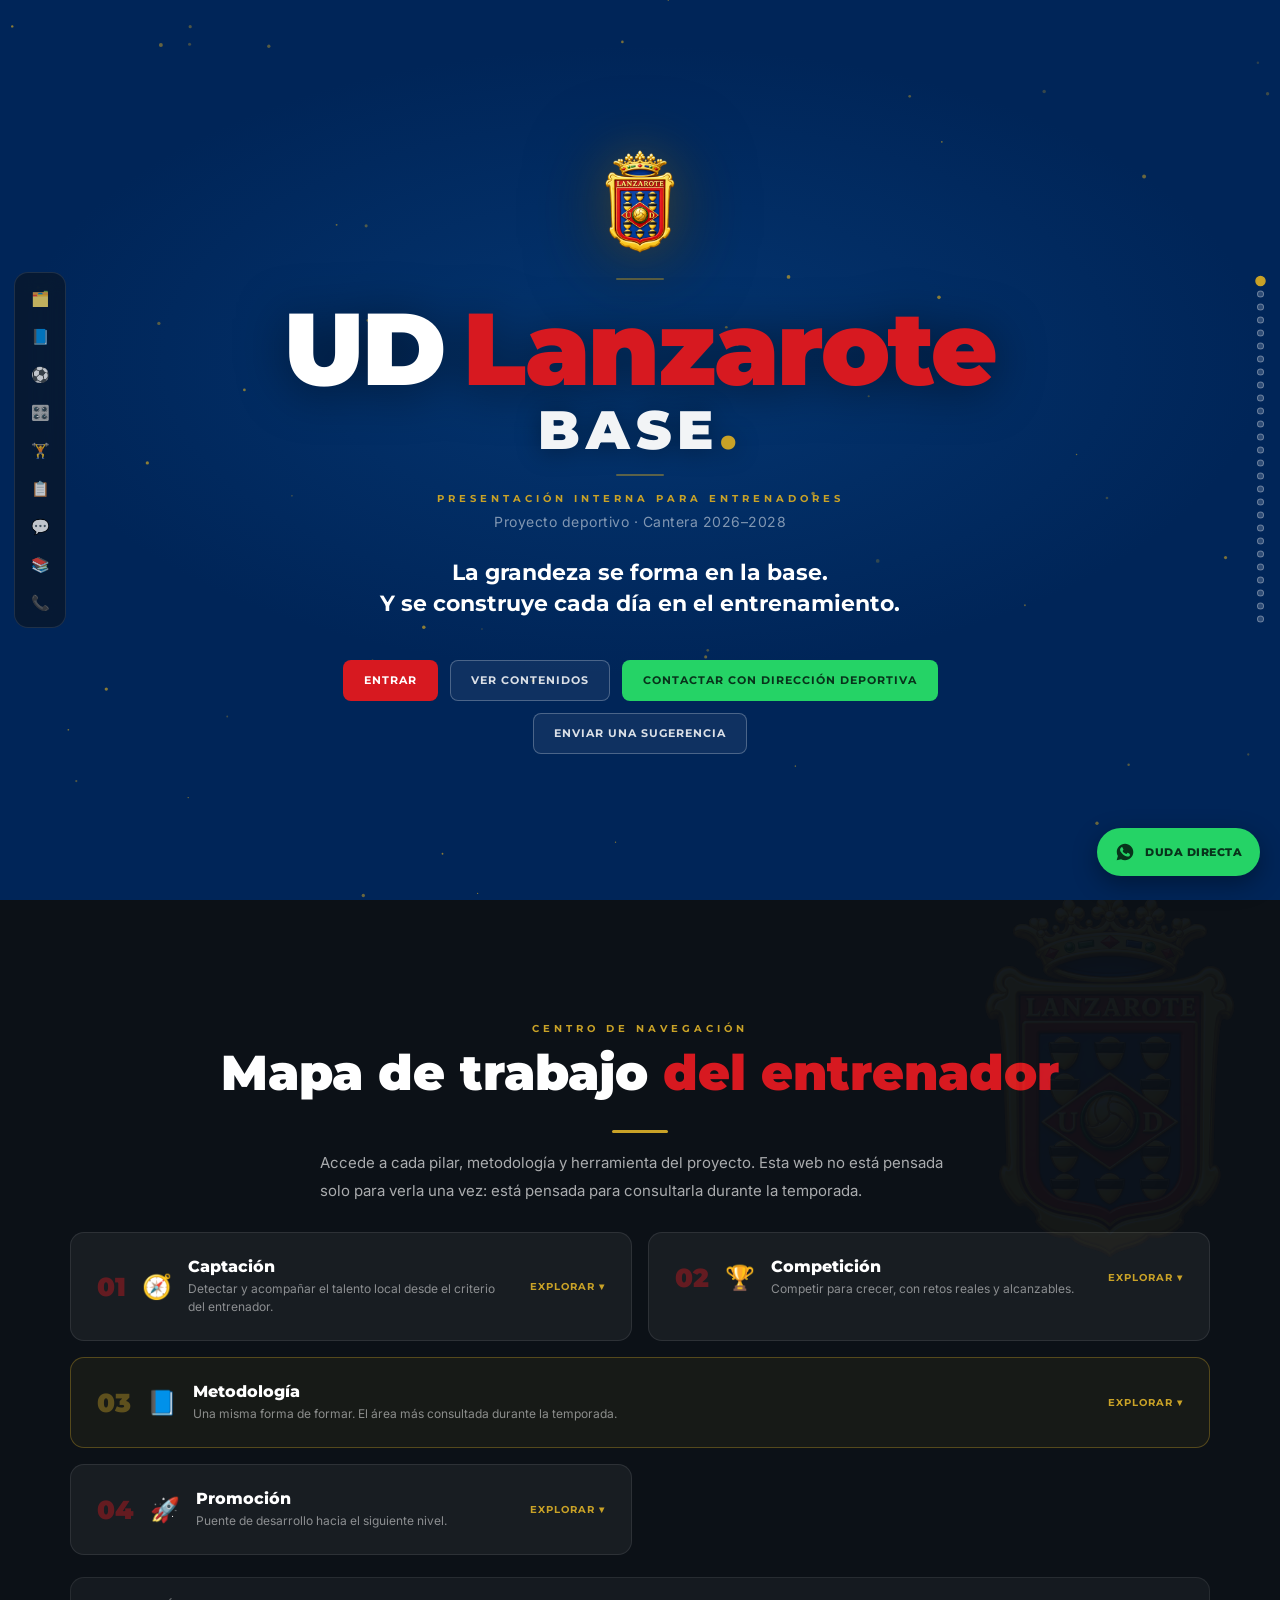
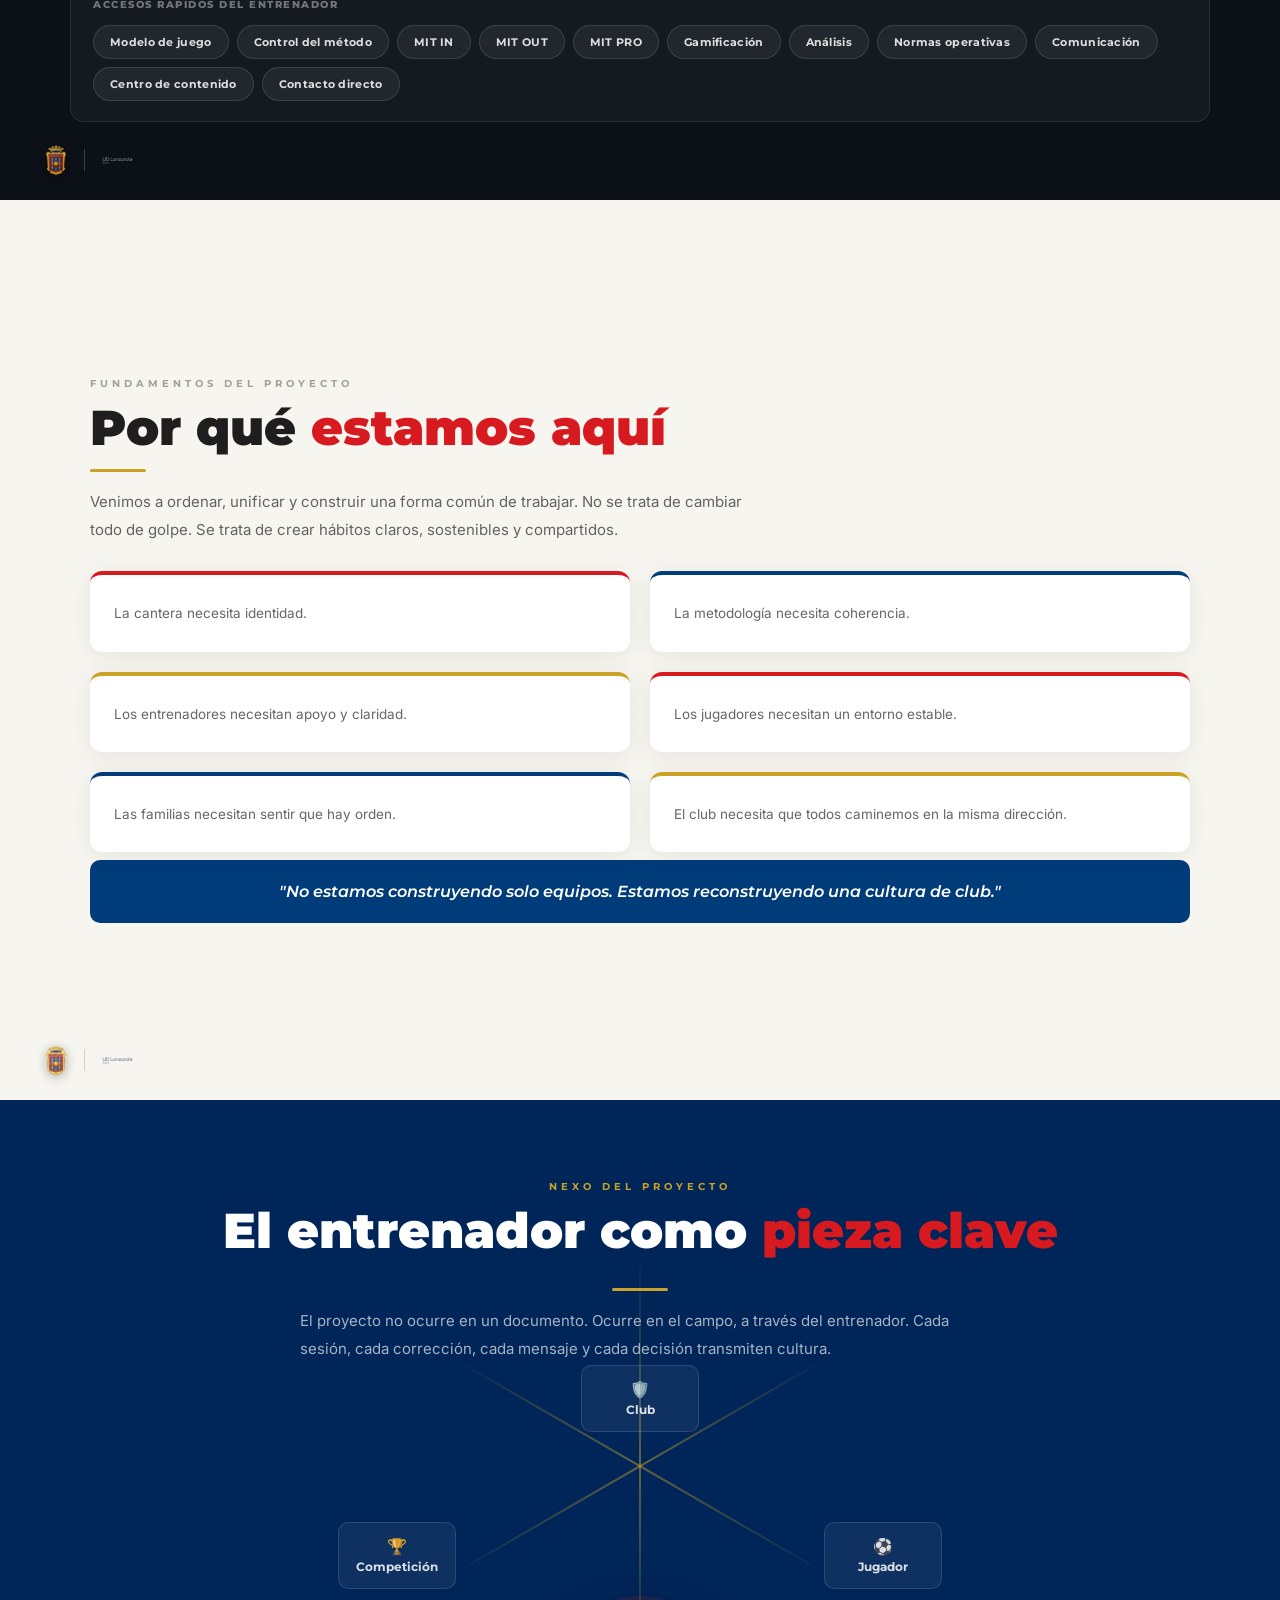
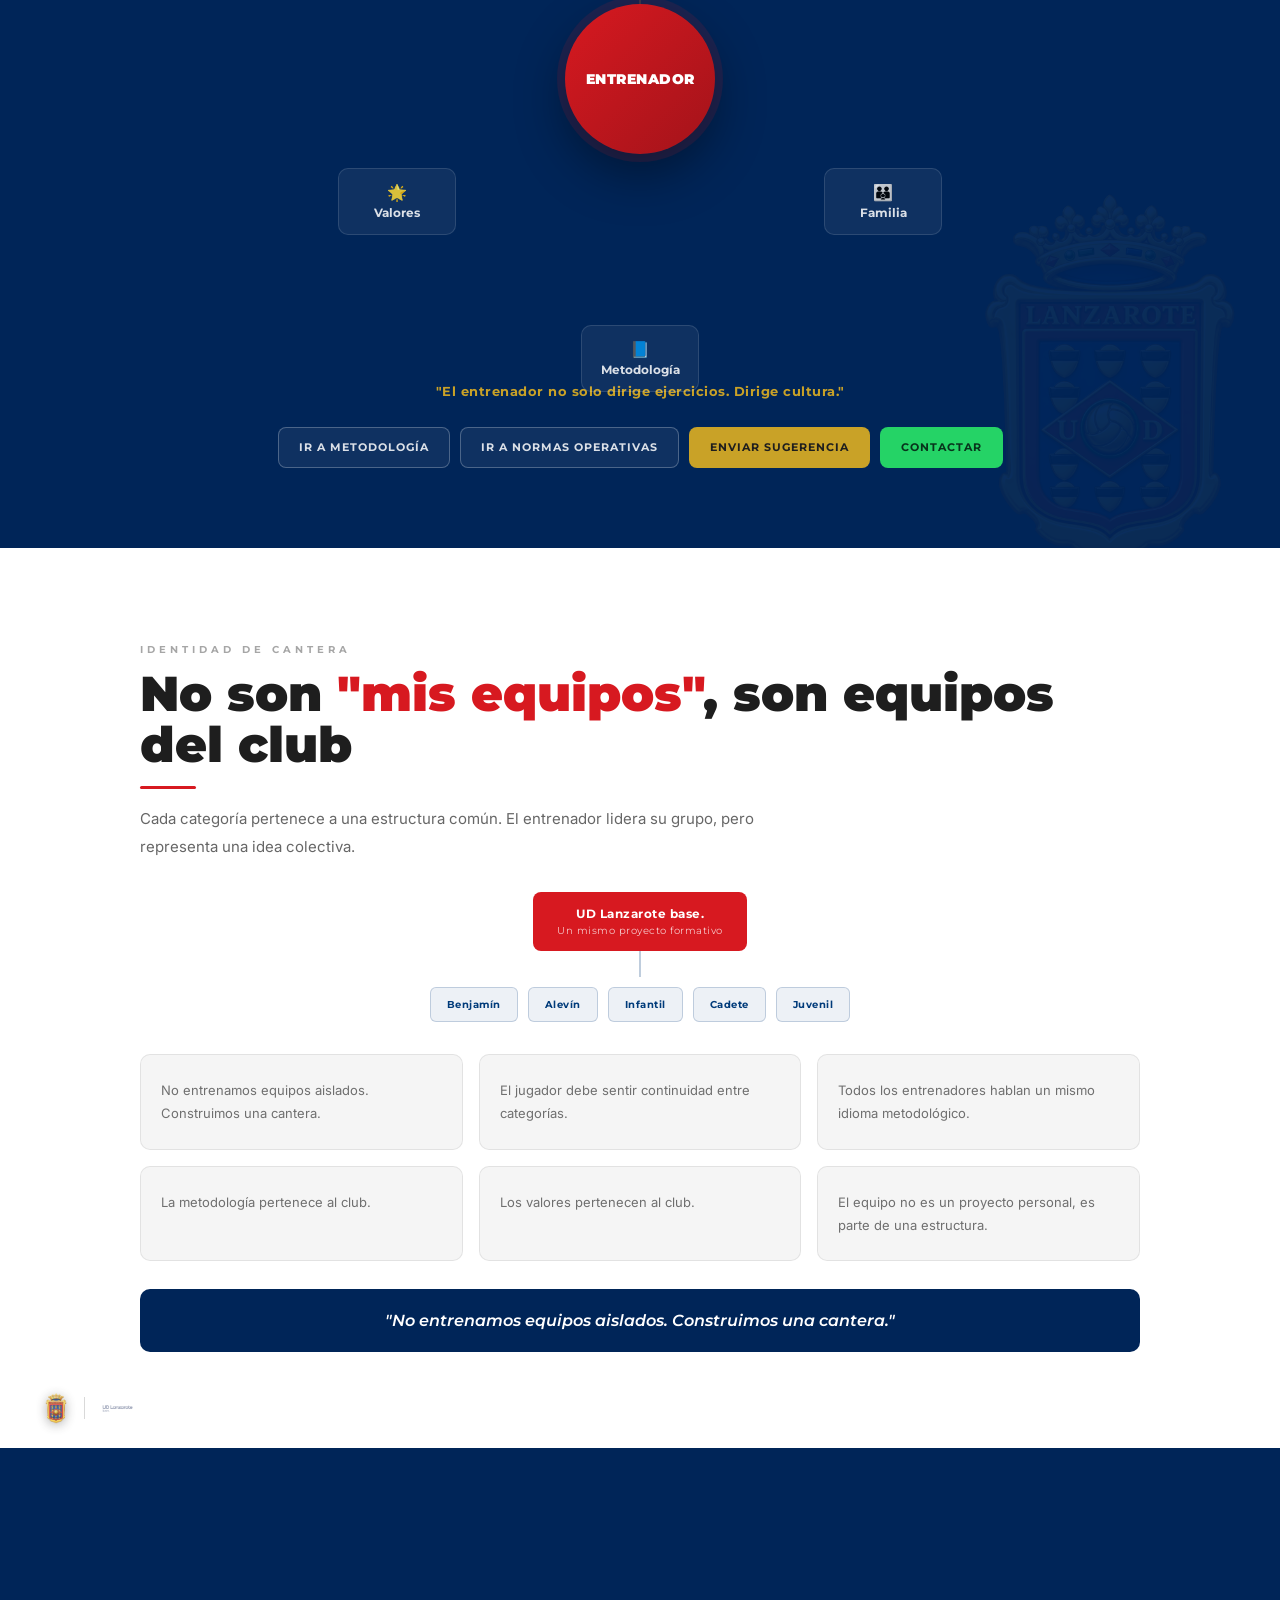
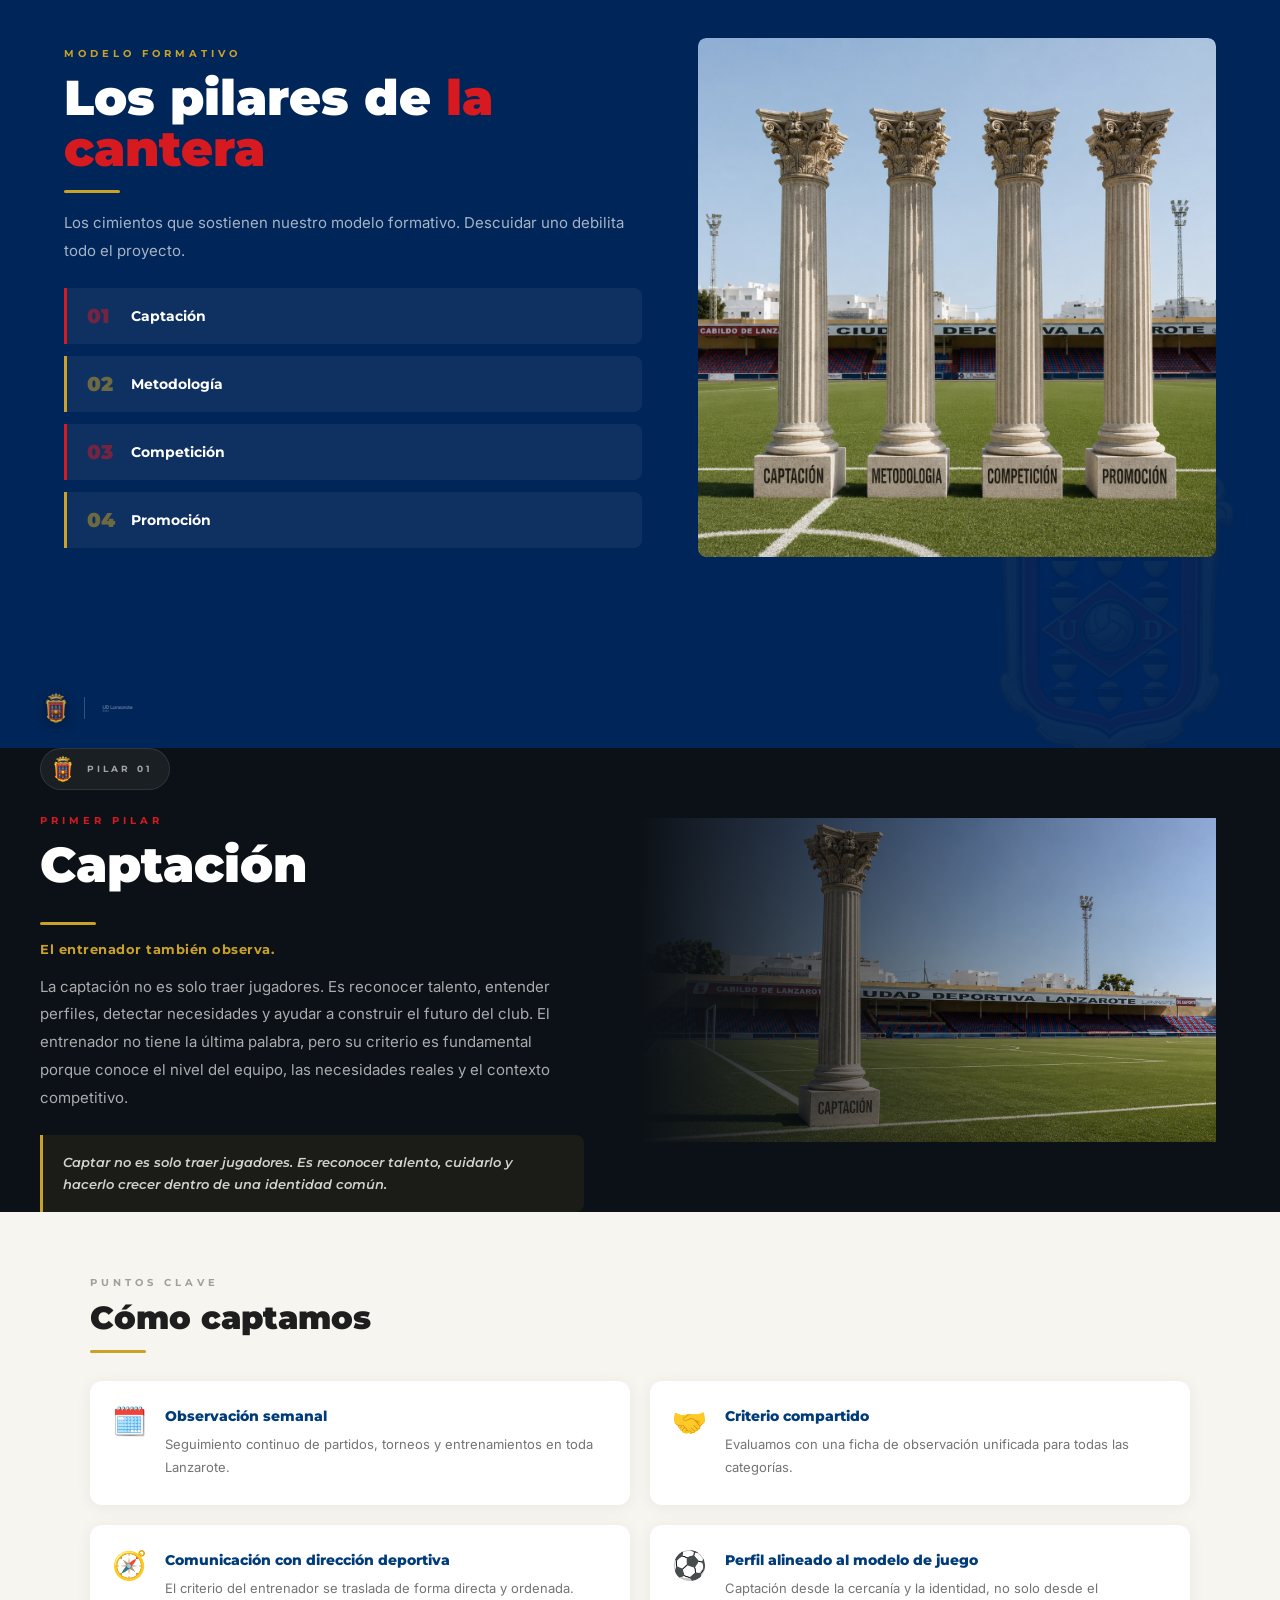
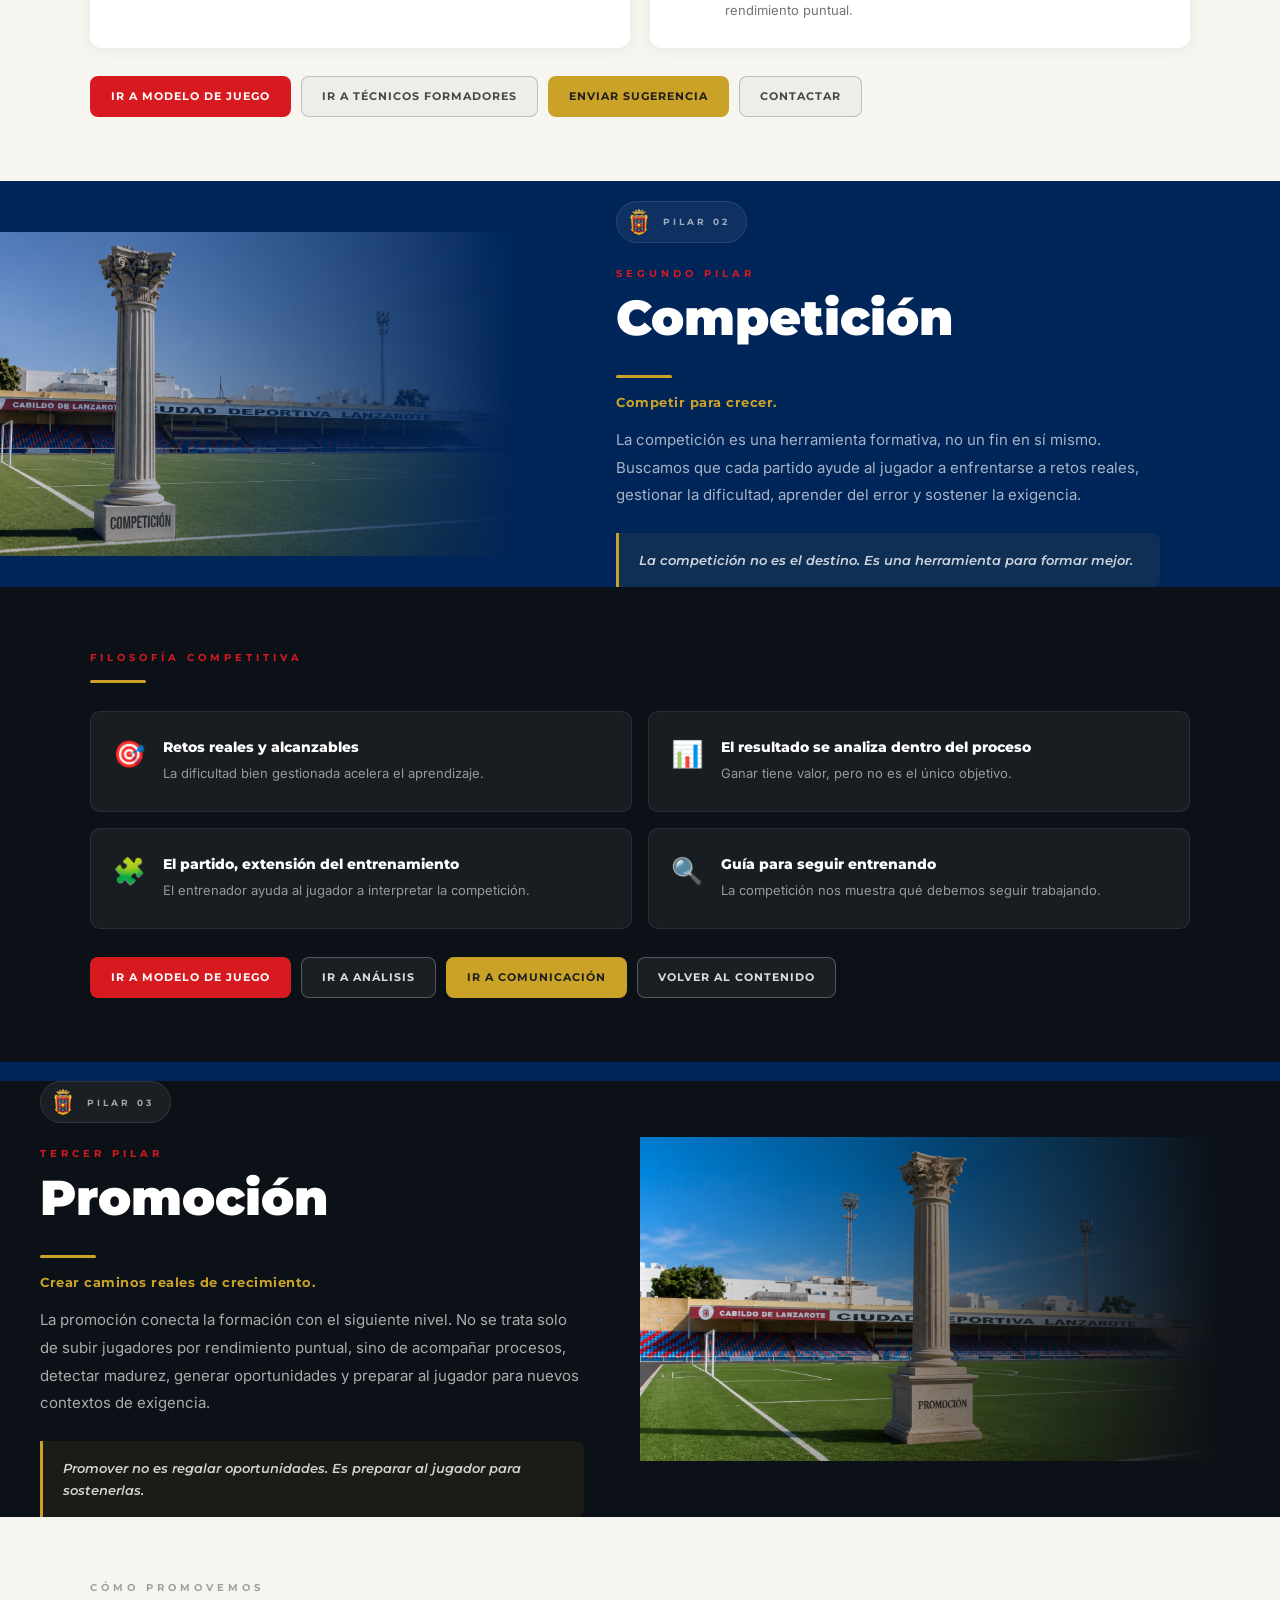
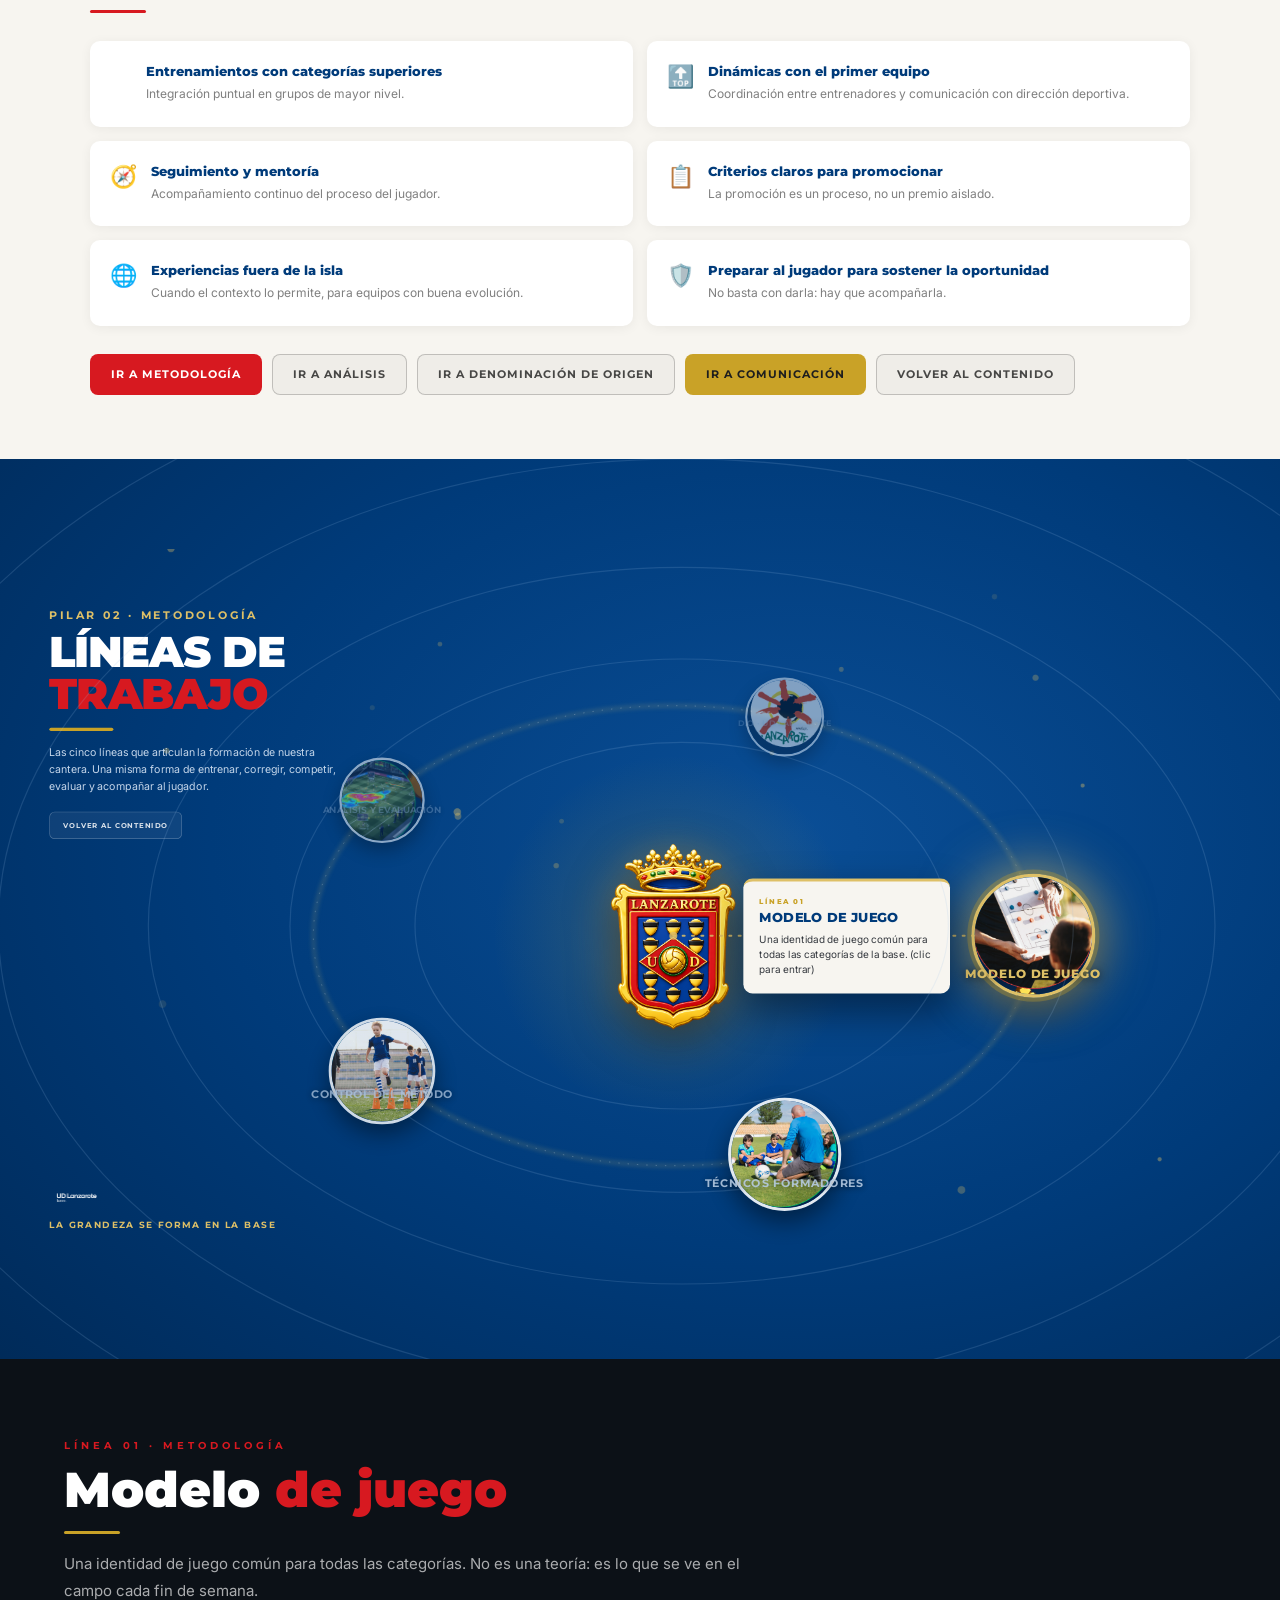
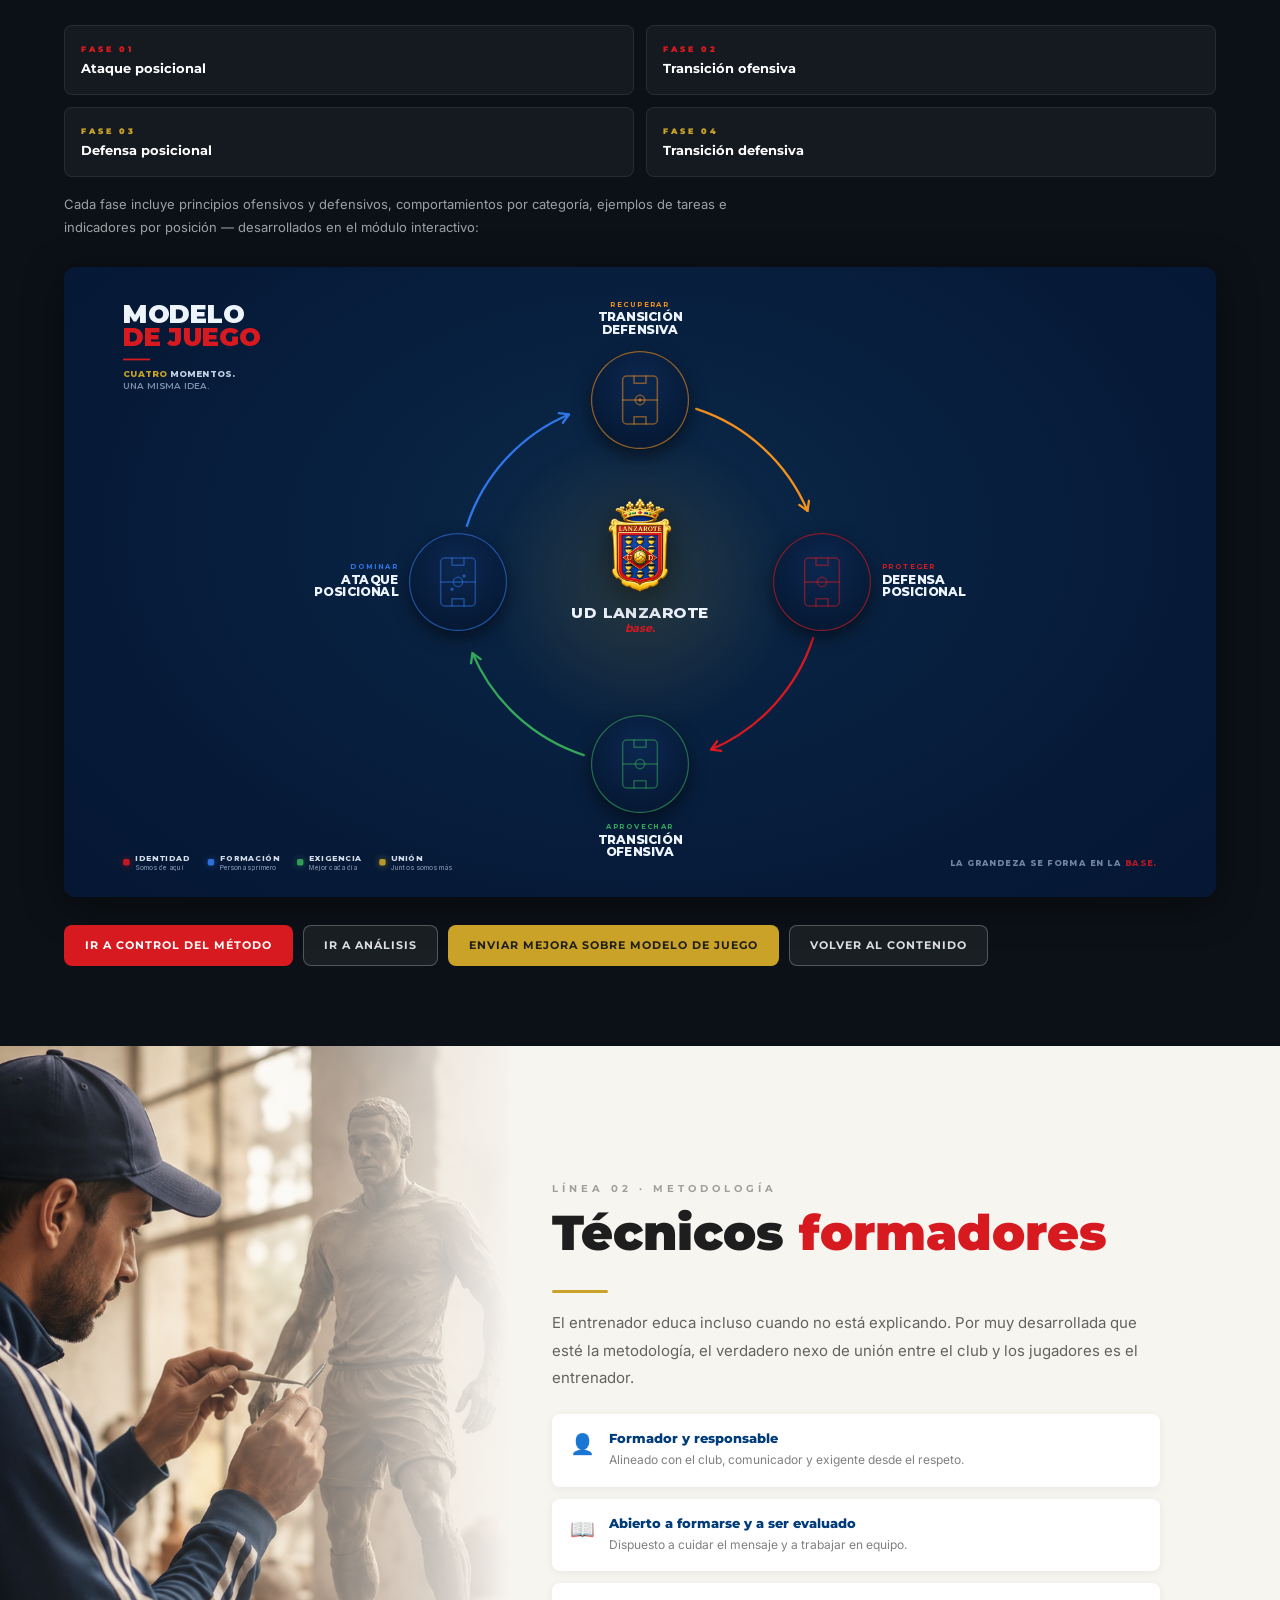
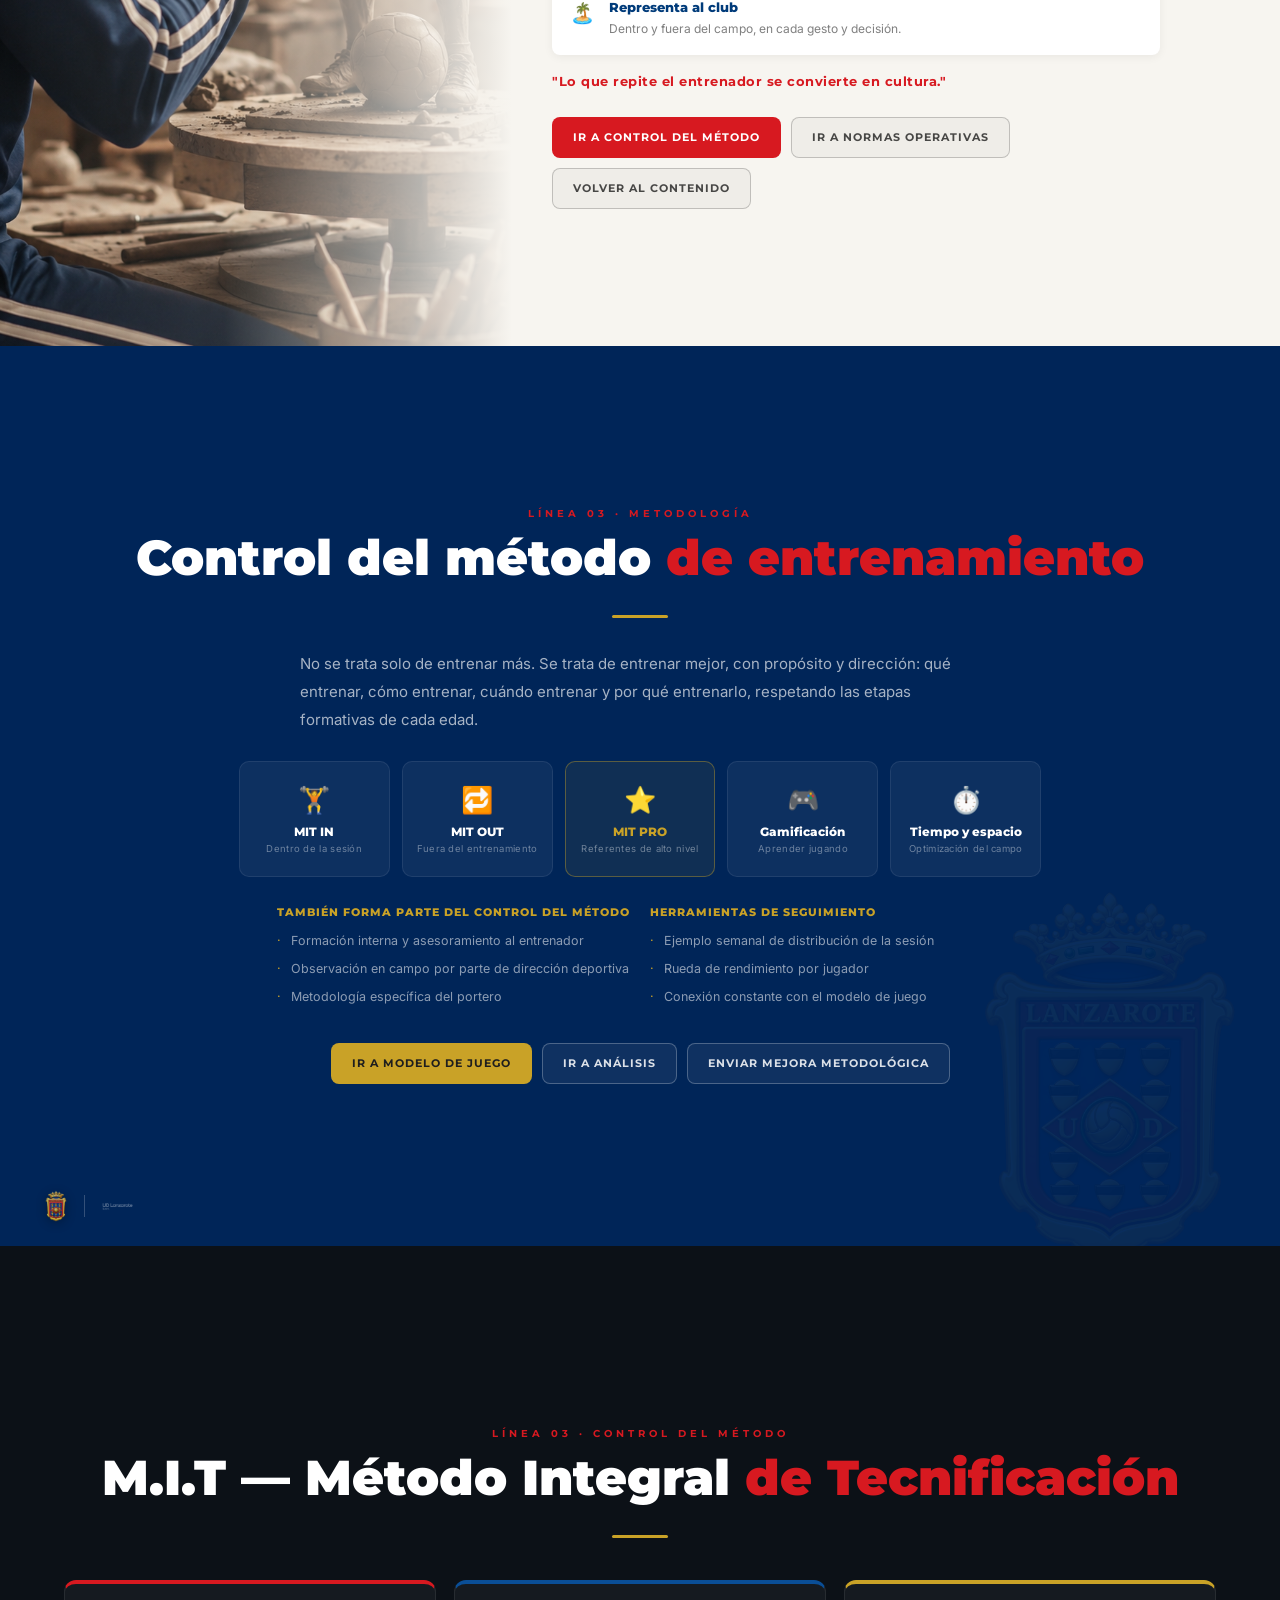
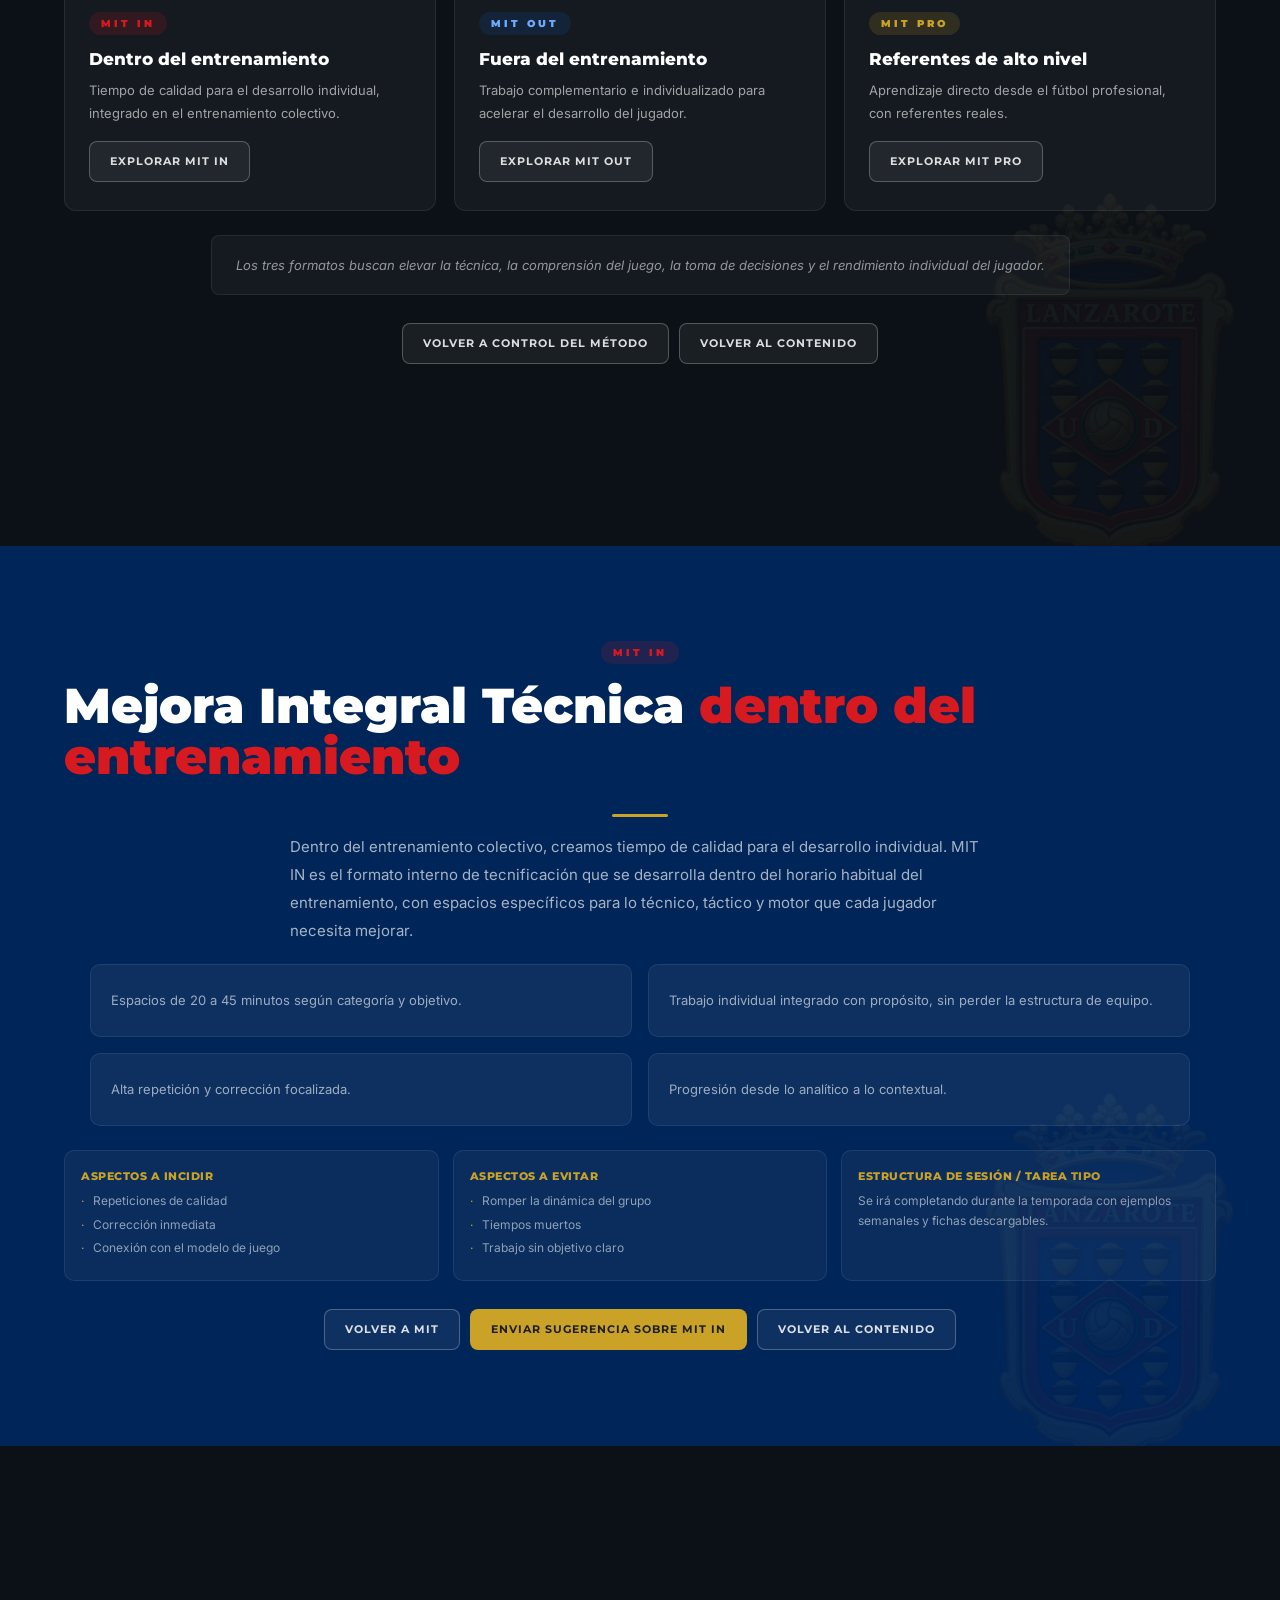
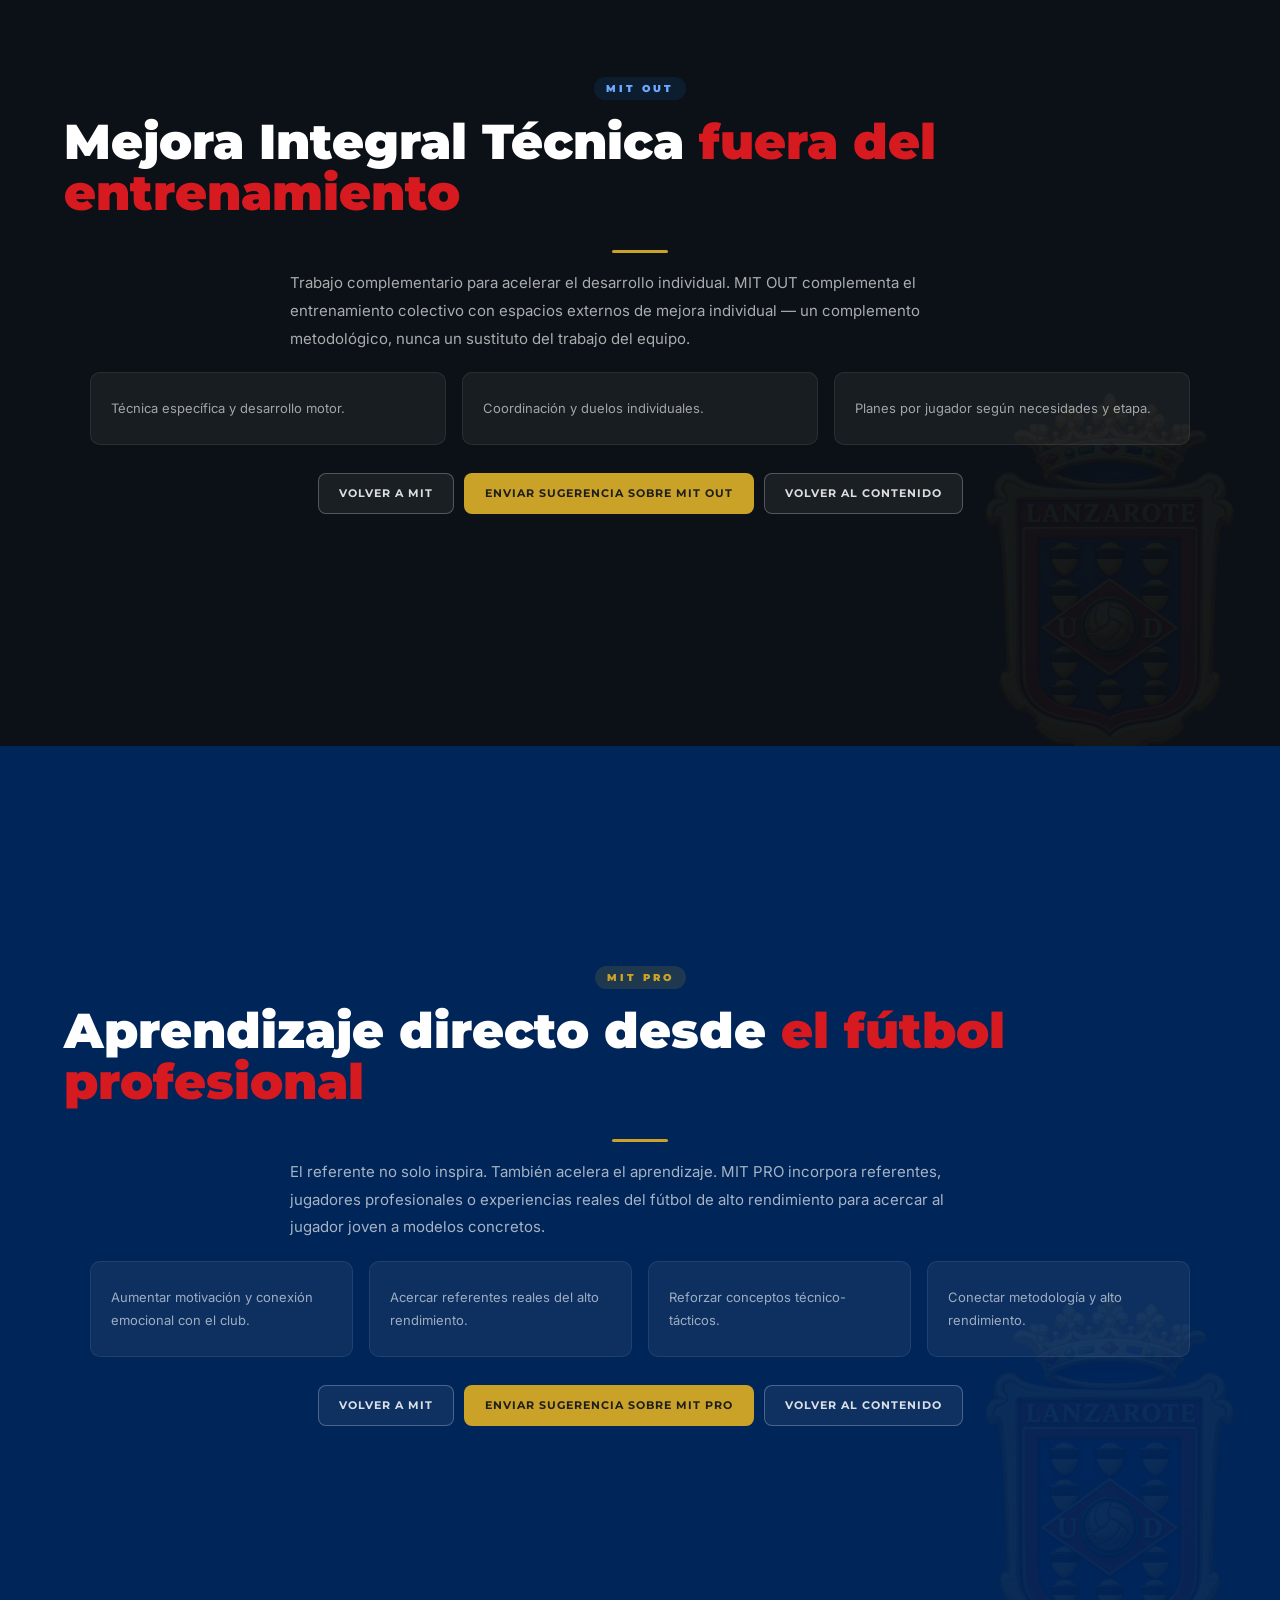
==== commit da861f9f: "Update index.html" ====
--- a/index.html
+++ b/index.html
@@ -24,7 +24,7 @@
 <nav id="quickmenu"></nav>
 
 <!-- WHATSAPP FLOTANTE -->
-<a id="wa-float" href="https://wa.me/34672802334?text=Hola%20Dani%2C%20soy%20entrenador%20de%20UD%20Lanzarote%20Base%20y%20tengo%20una%20duda%20sobre%20el%20proyecto." target="_blank" rel="noopener noreferrer">
+<a id="wa-float" href="https://wa.me/34672802337?text=Hola%20Dani%2C%20soy%20entrenador%20de%20UD%20Lanzarote%20Base%20y%20tengo%20una%20duda%20sobre%20el%20proyecto." target="_blank" rel="noopener noreferrer">
   <svg viewBox="0 0 24 24" fill="currentColor"><path d="M12.04 2C6.58 2 2.13 6.45 2.13 11.91c0 1.75.46 3.45 1.32 4.95L2 22l5.25-1.38c1.44.79 3.06 1.2 4.79 1.2h.01c5.46 0 9.91-4.45 9.91-9.91S17.5 2 12.04 2zm5.8 14.14c-.24.68-1.4 1.3-1.93 1.35-.5.05-1.05.24-3.53-.74-2.98-1.19-4.9-4.2-5.05-4.4-.15-.19-1.22-1.62-1.22-3.1 0-1.47.77-2.19 1.05-2.49.27-.3.6-.37.8-.37h.57c.19 0 .43-.03.67.51.24.55.83 1.9.9 2.04.07.14.12.3.02.49-.1.19-.15.3-.3.46-.15.16-.31.36-.44.48-.14.14-.3.29-.13.58.17.29.75 1.25 1.62 2.02 1.11.99 2.05 1.3 2.34 1.44.29.14.47.12.64-.07.17-.19.72-.84.92-1.13.19-.28.38-.24.63-.14.26.1 1.62.77 1.9.9.28.14.46.2.53.32.07.12.07.7-.17 1.38z"/></svg>
   Duda directa
 </a>
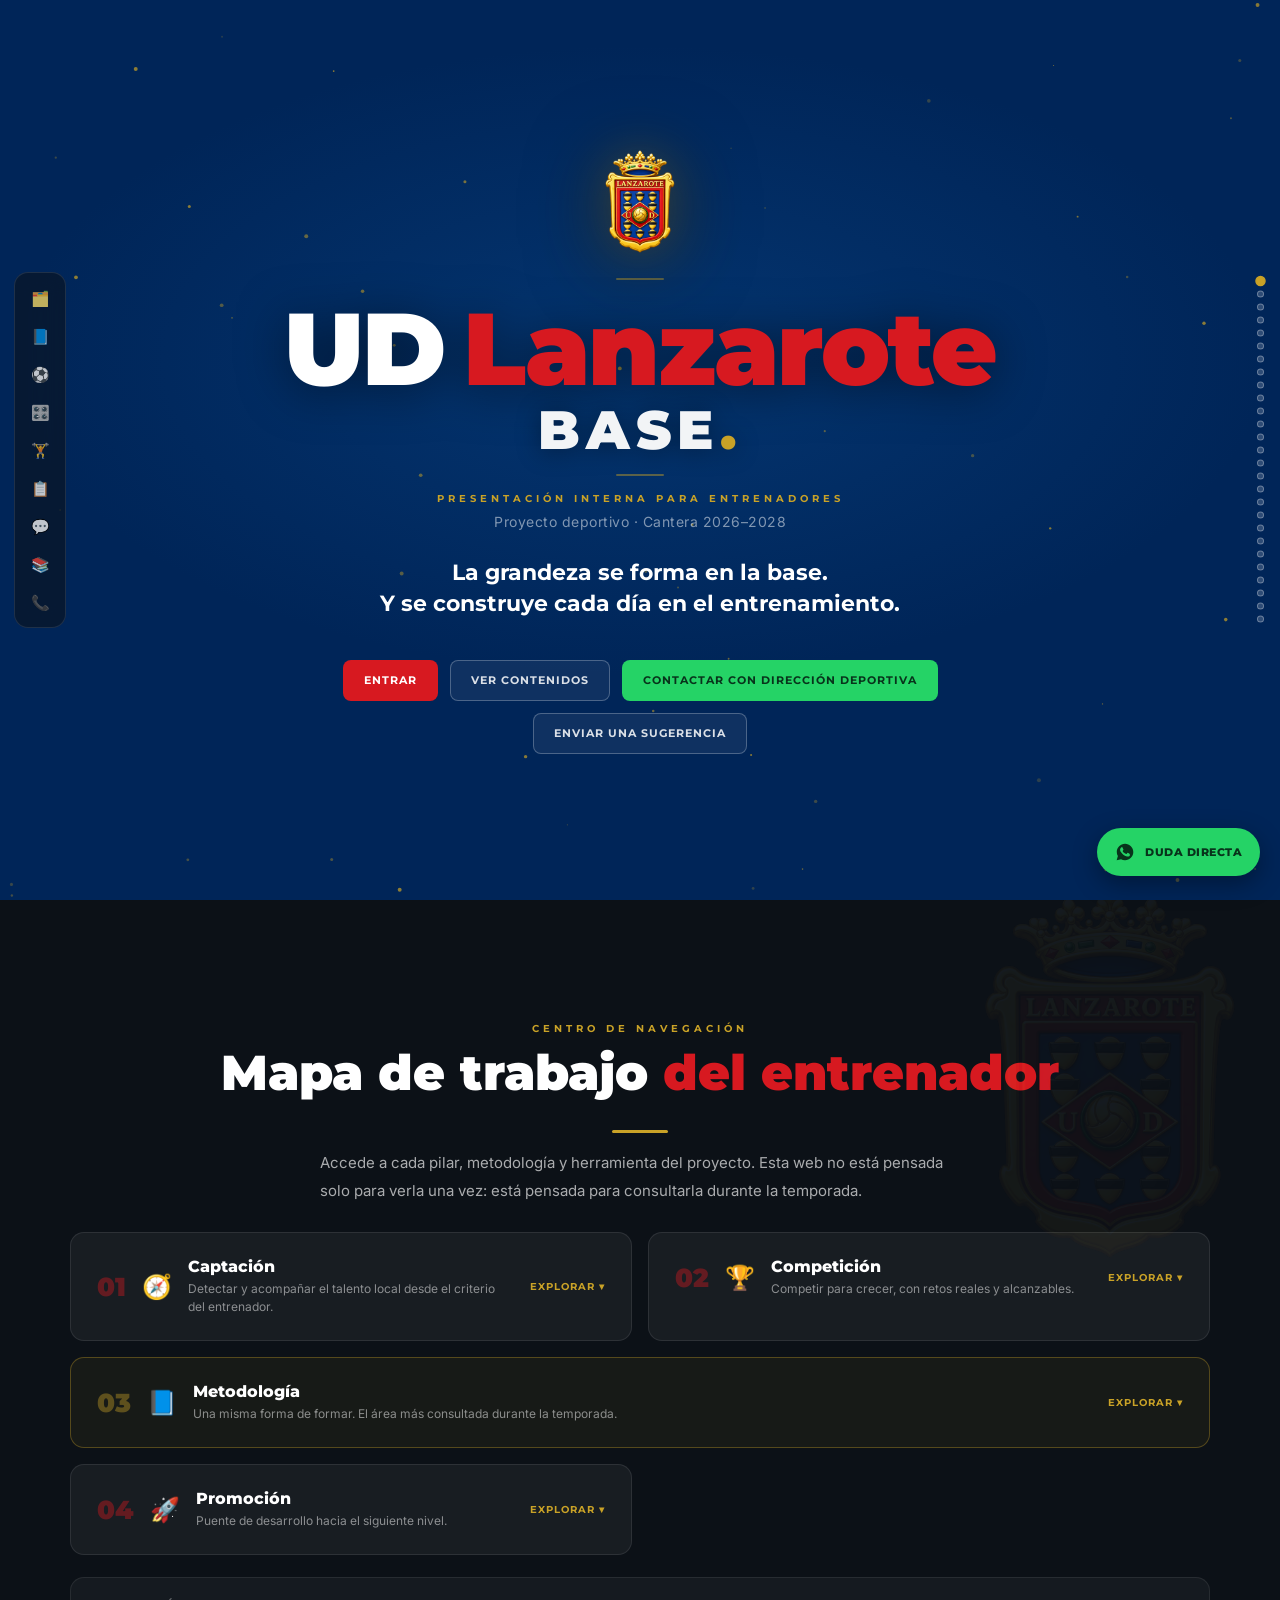
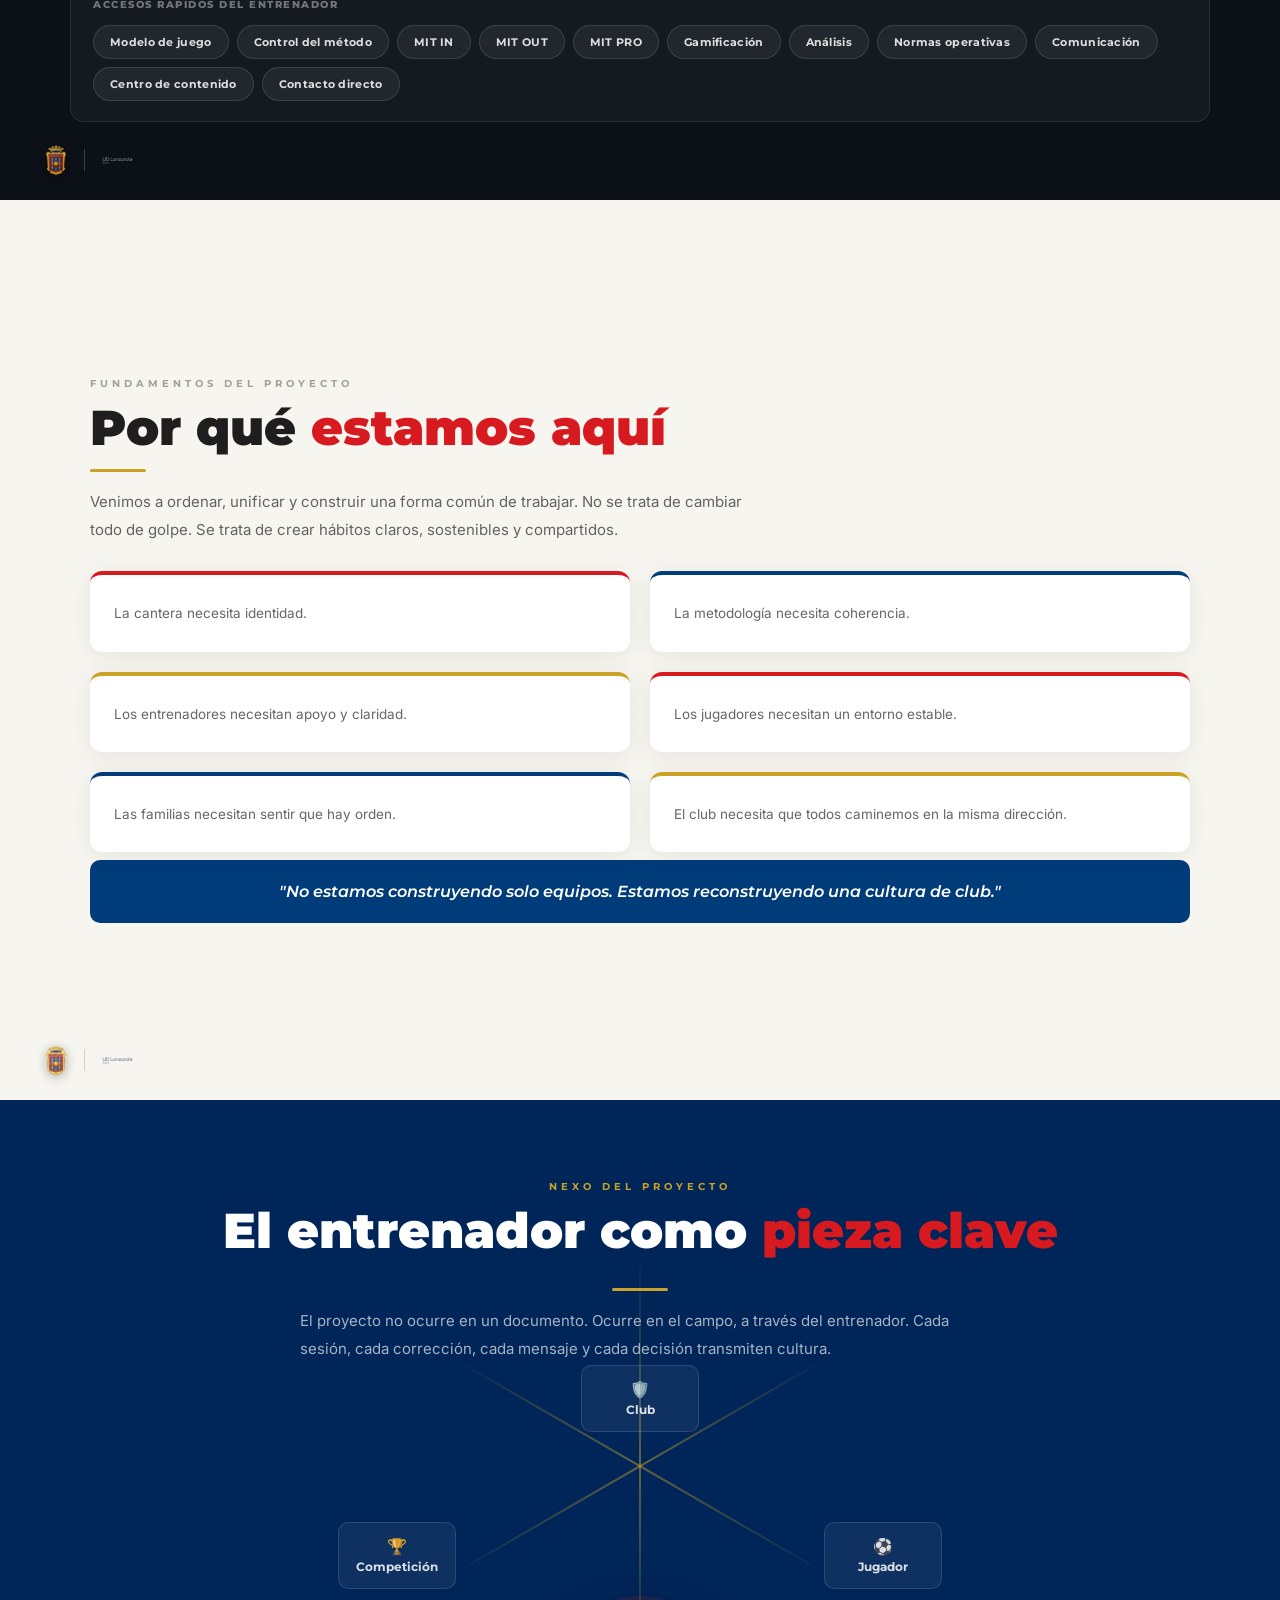
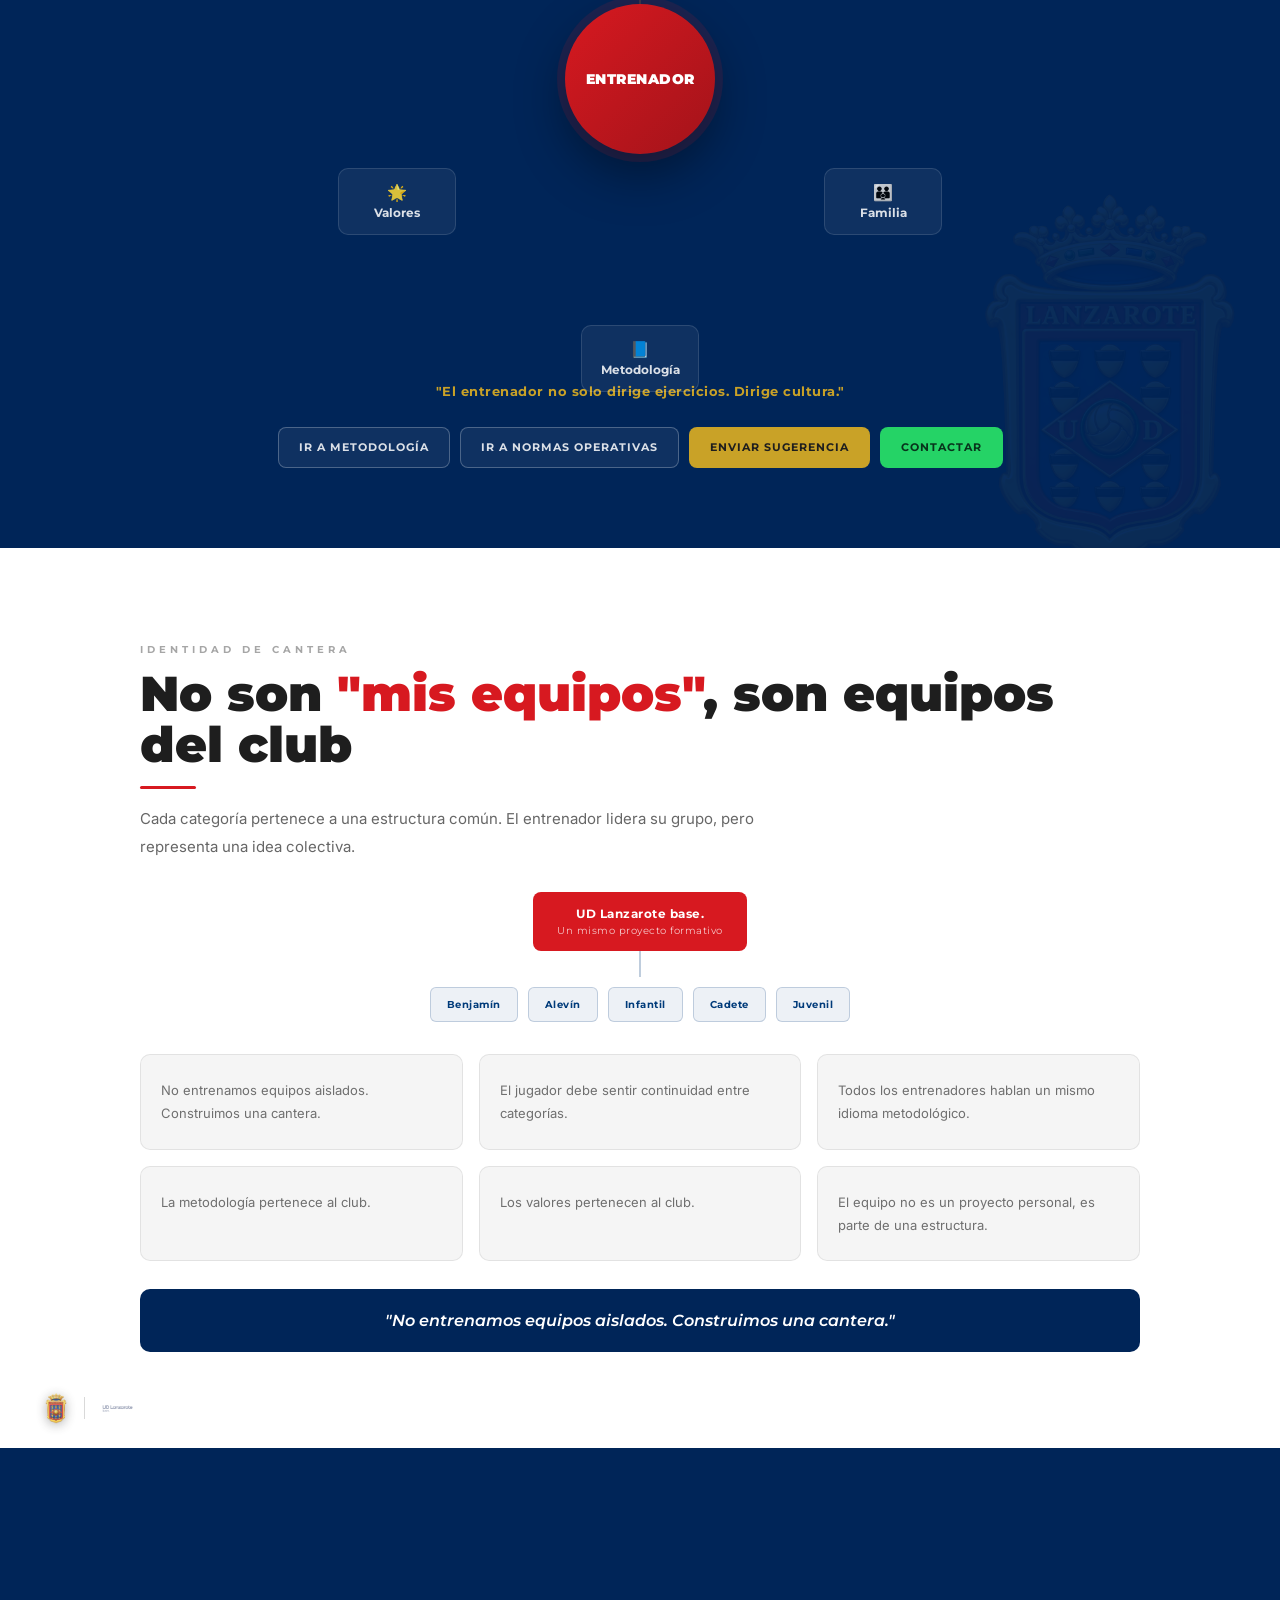
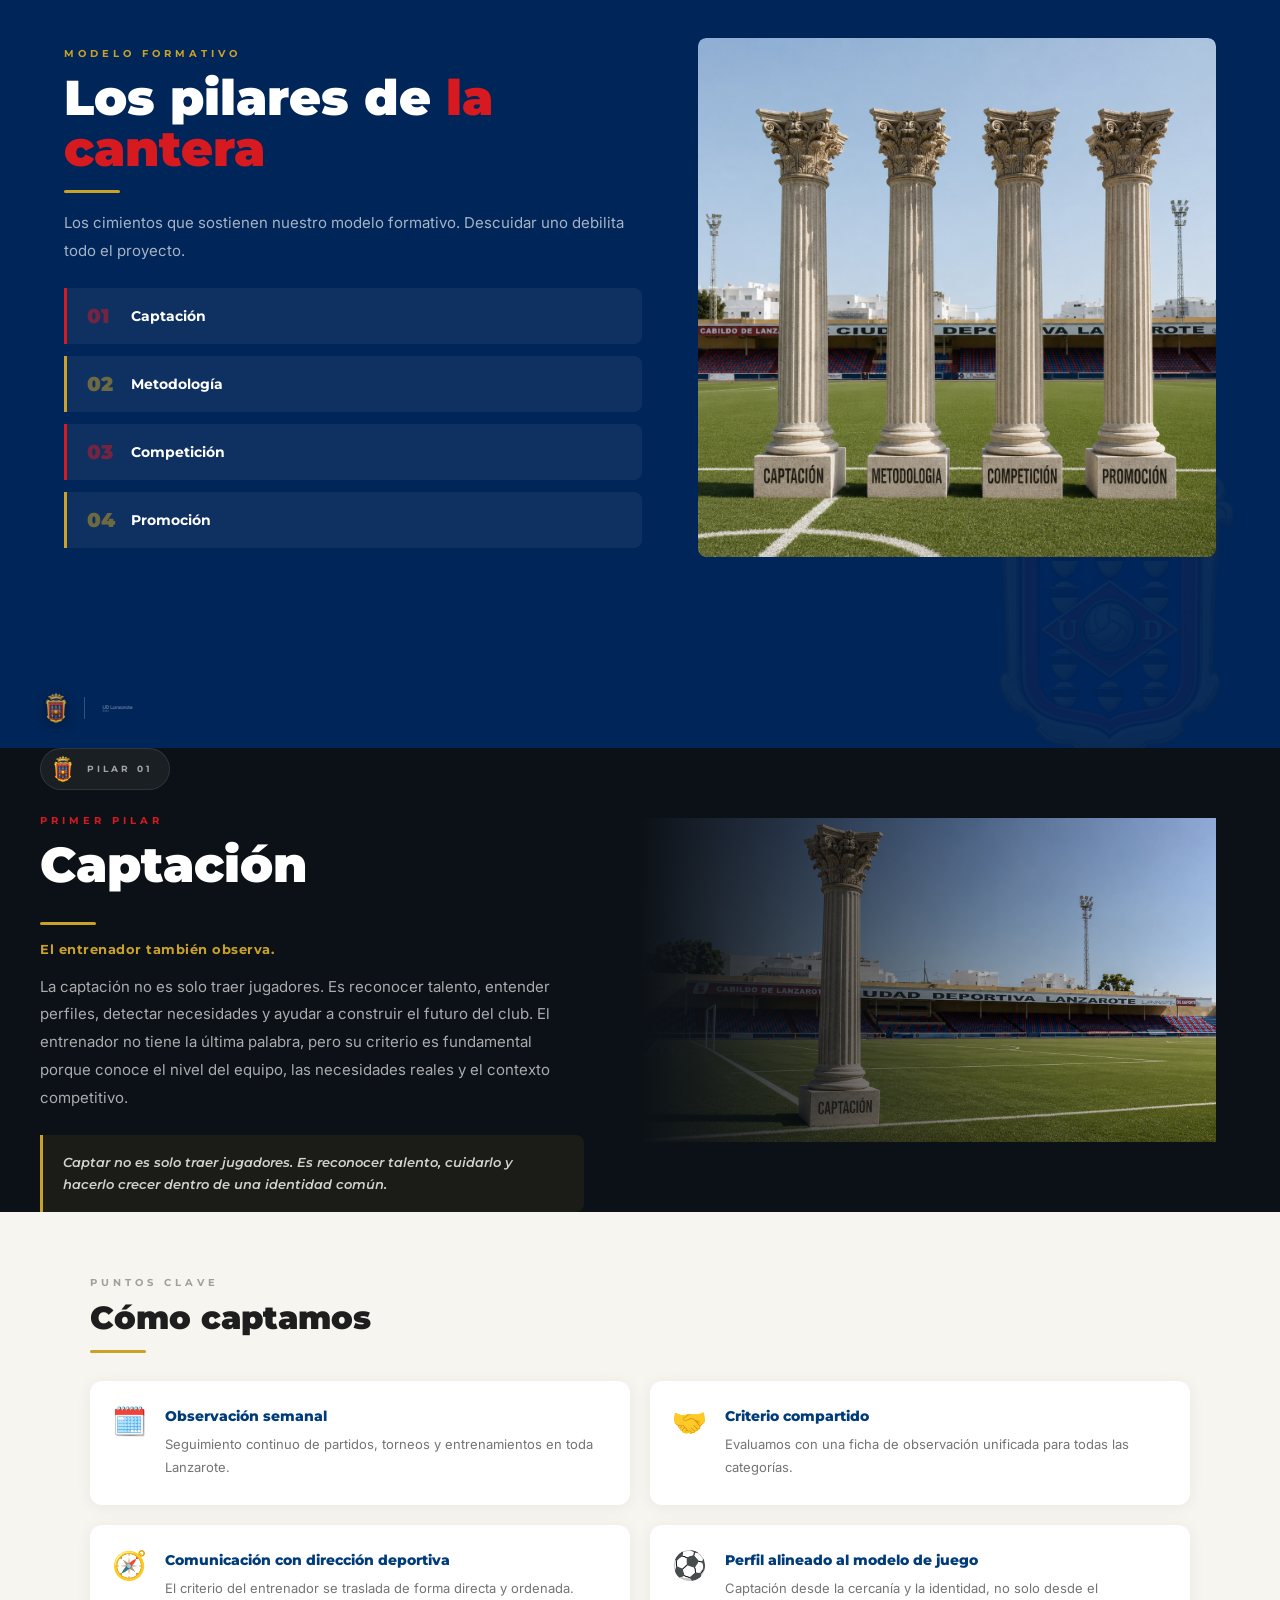
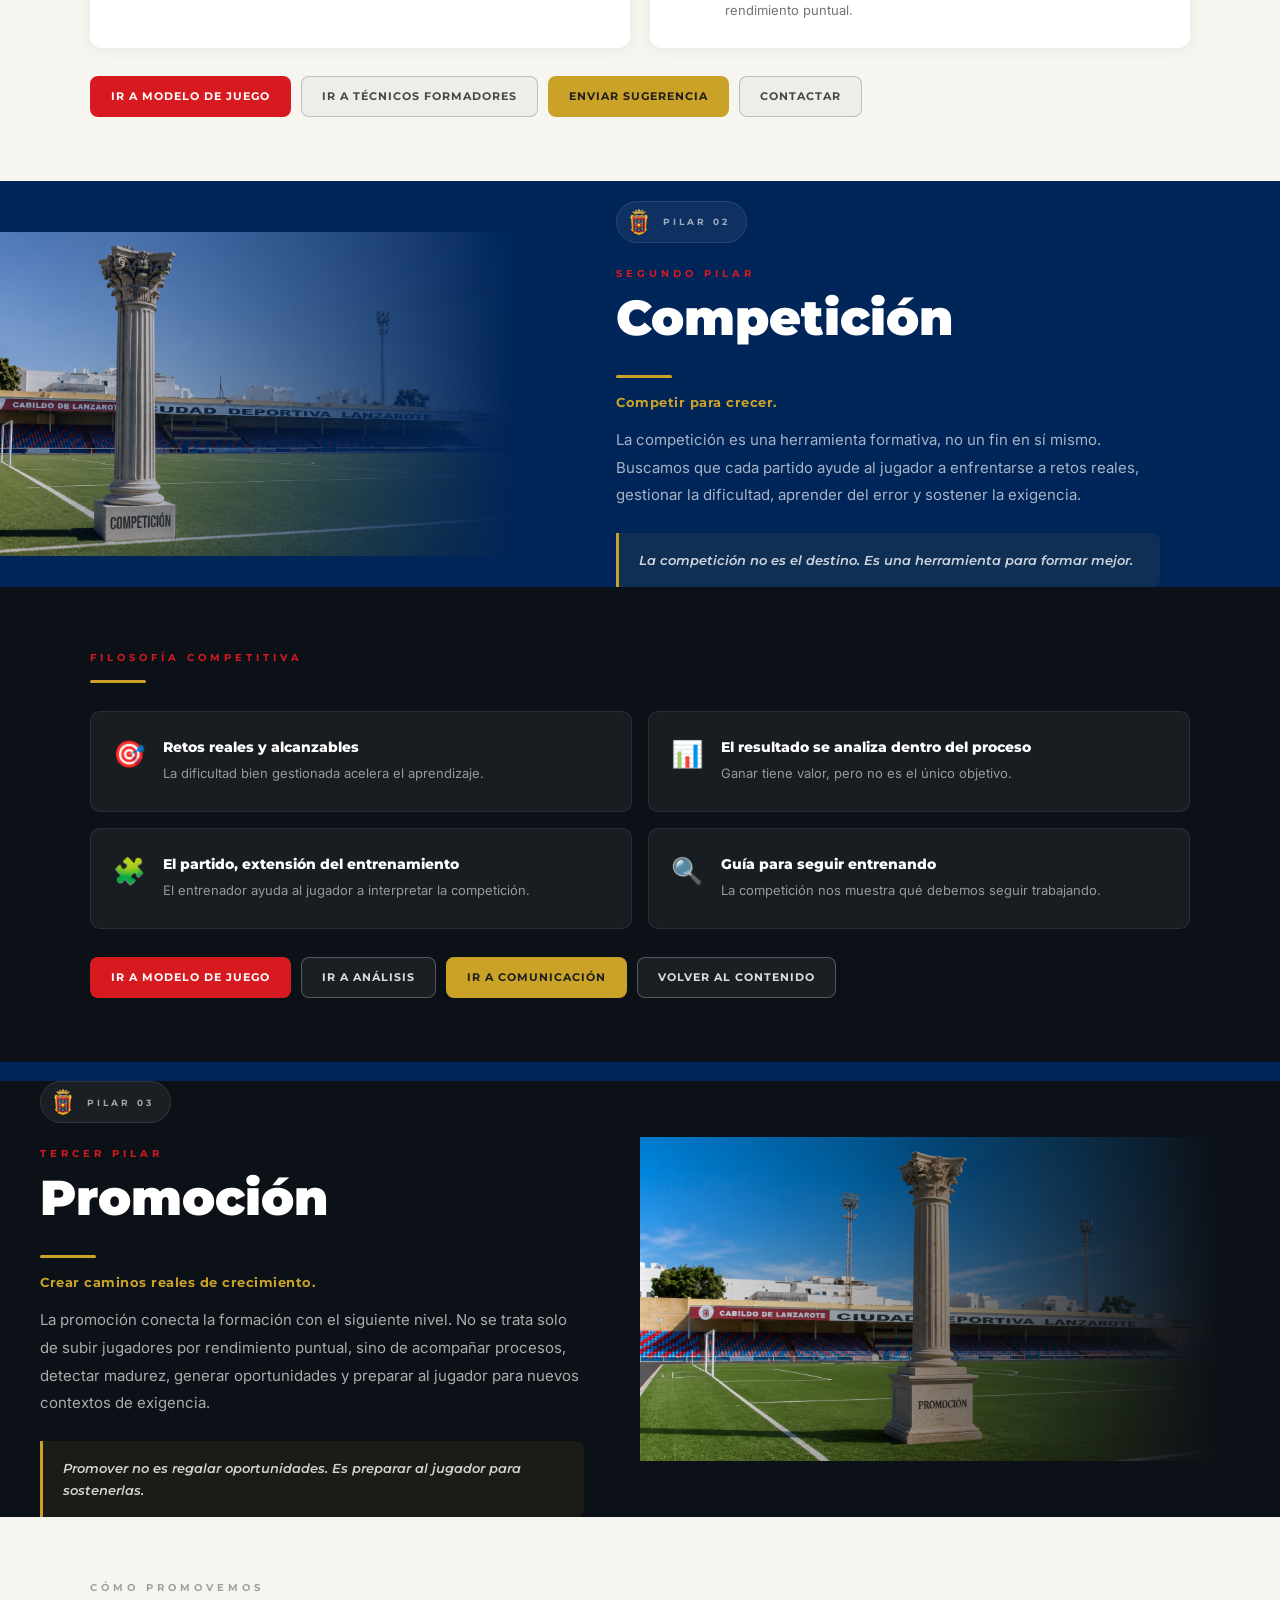
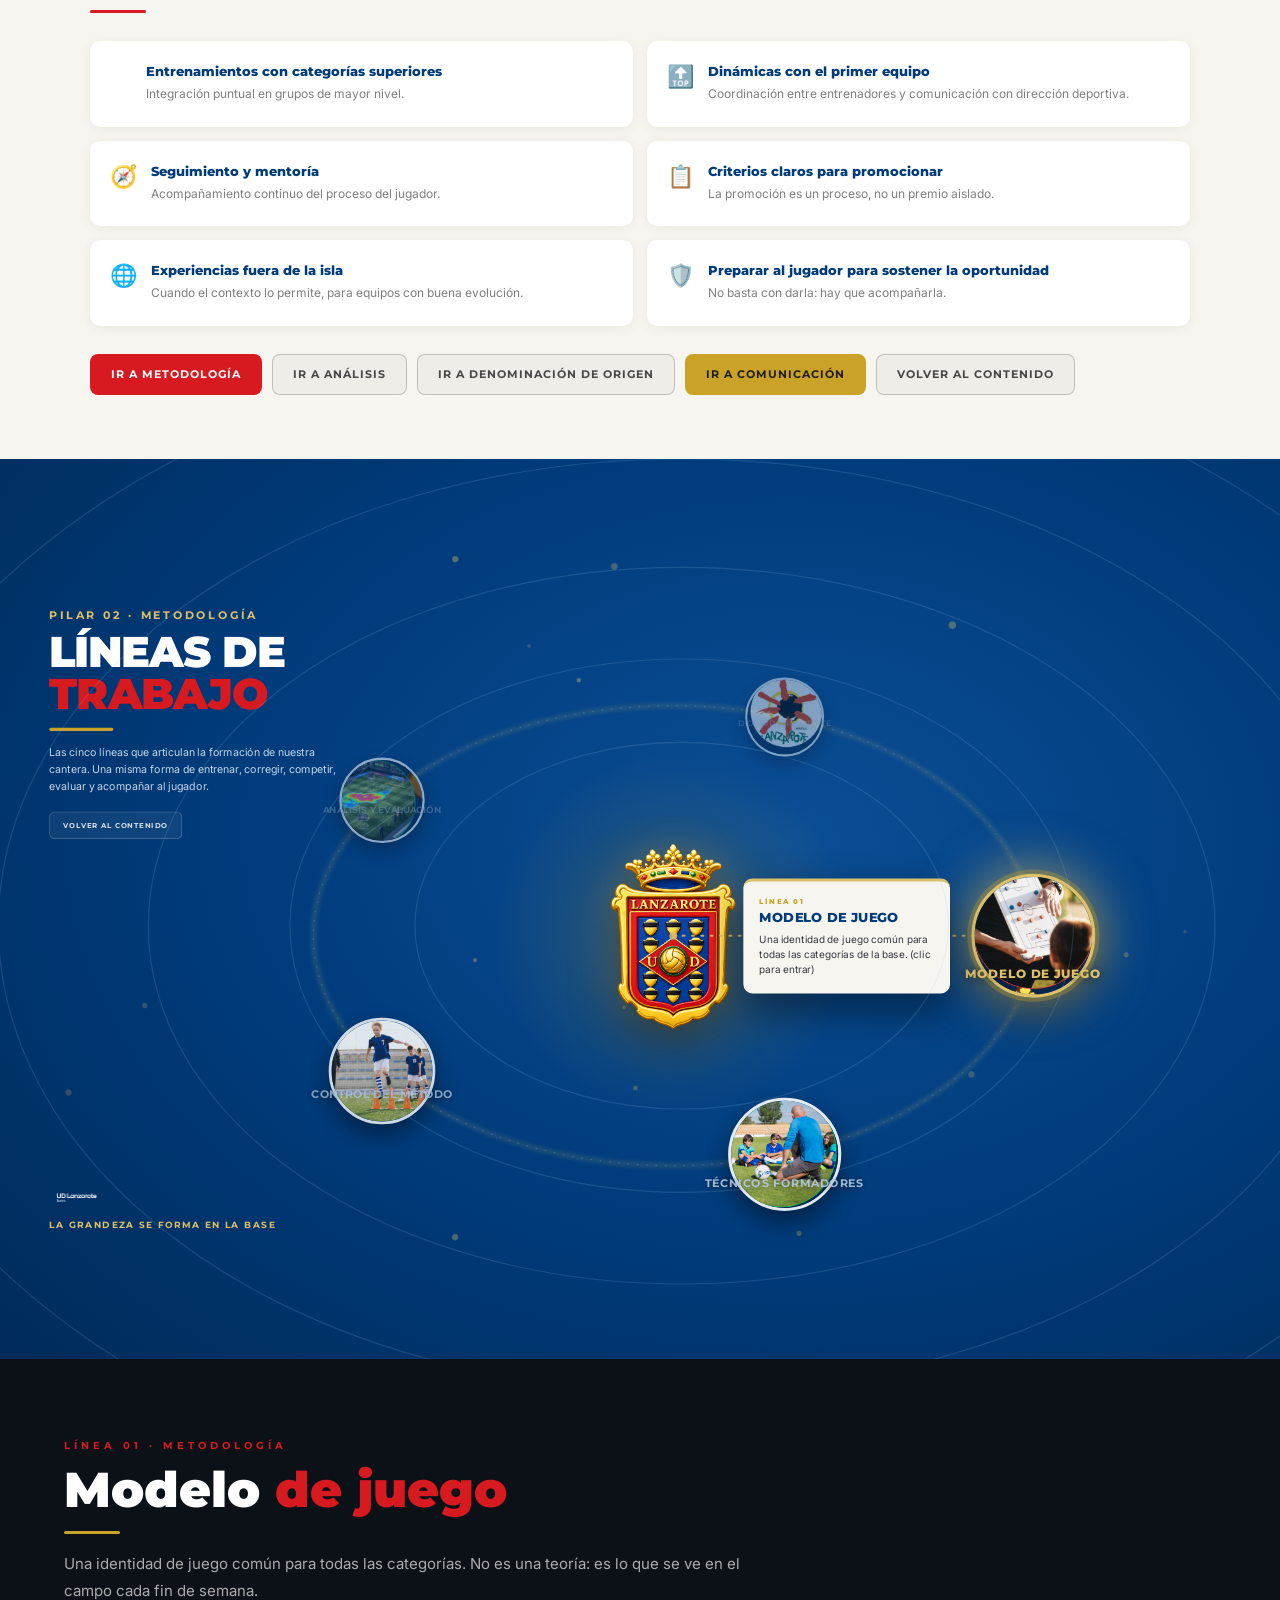
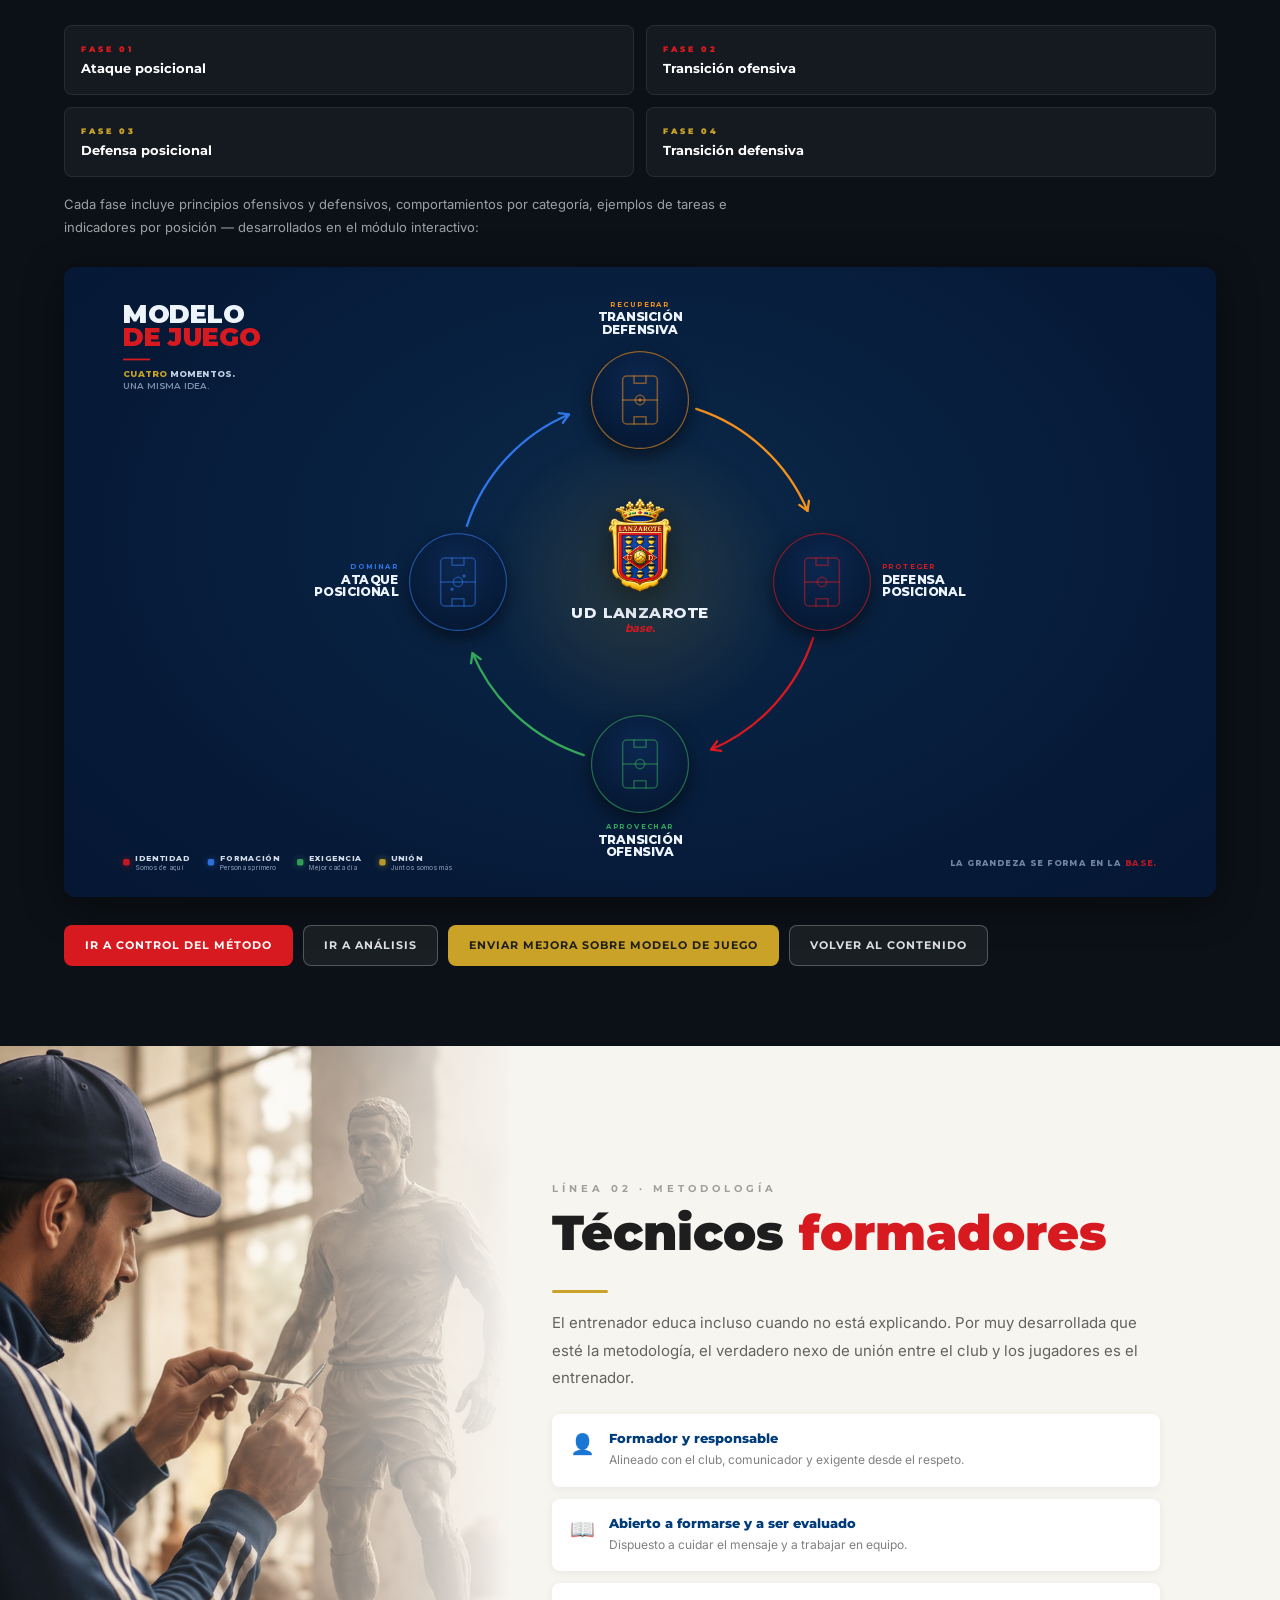
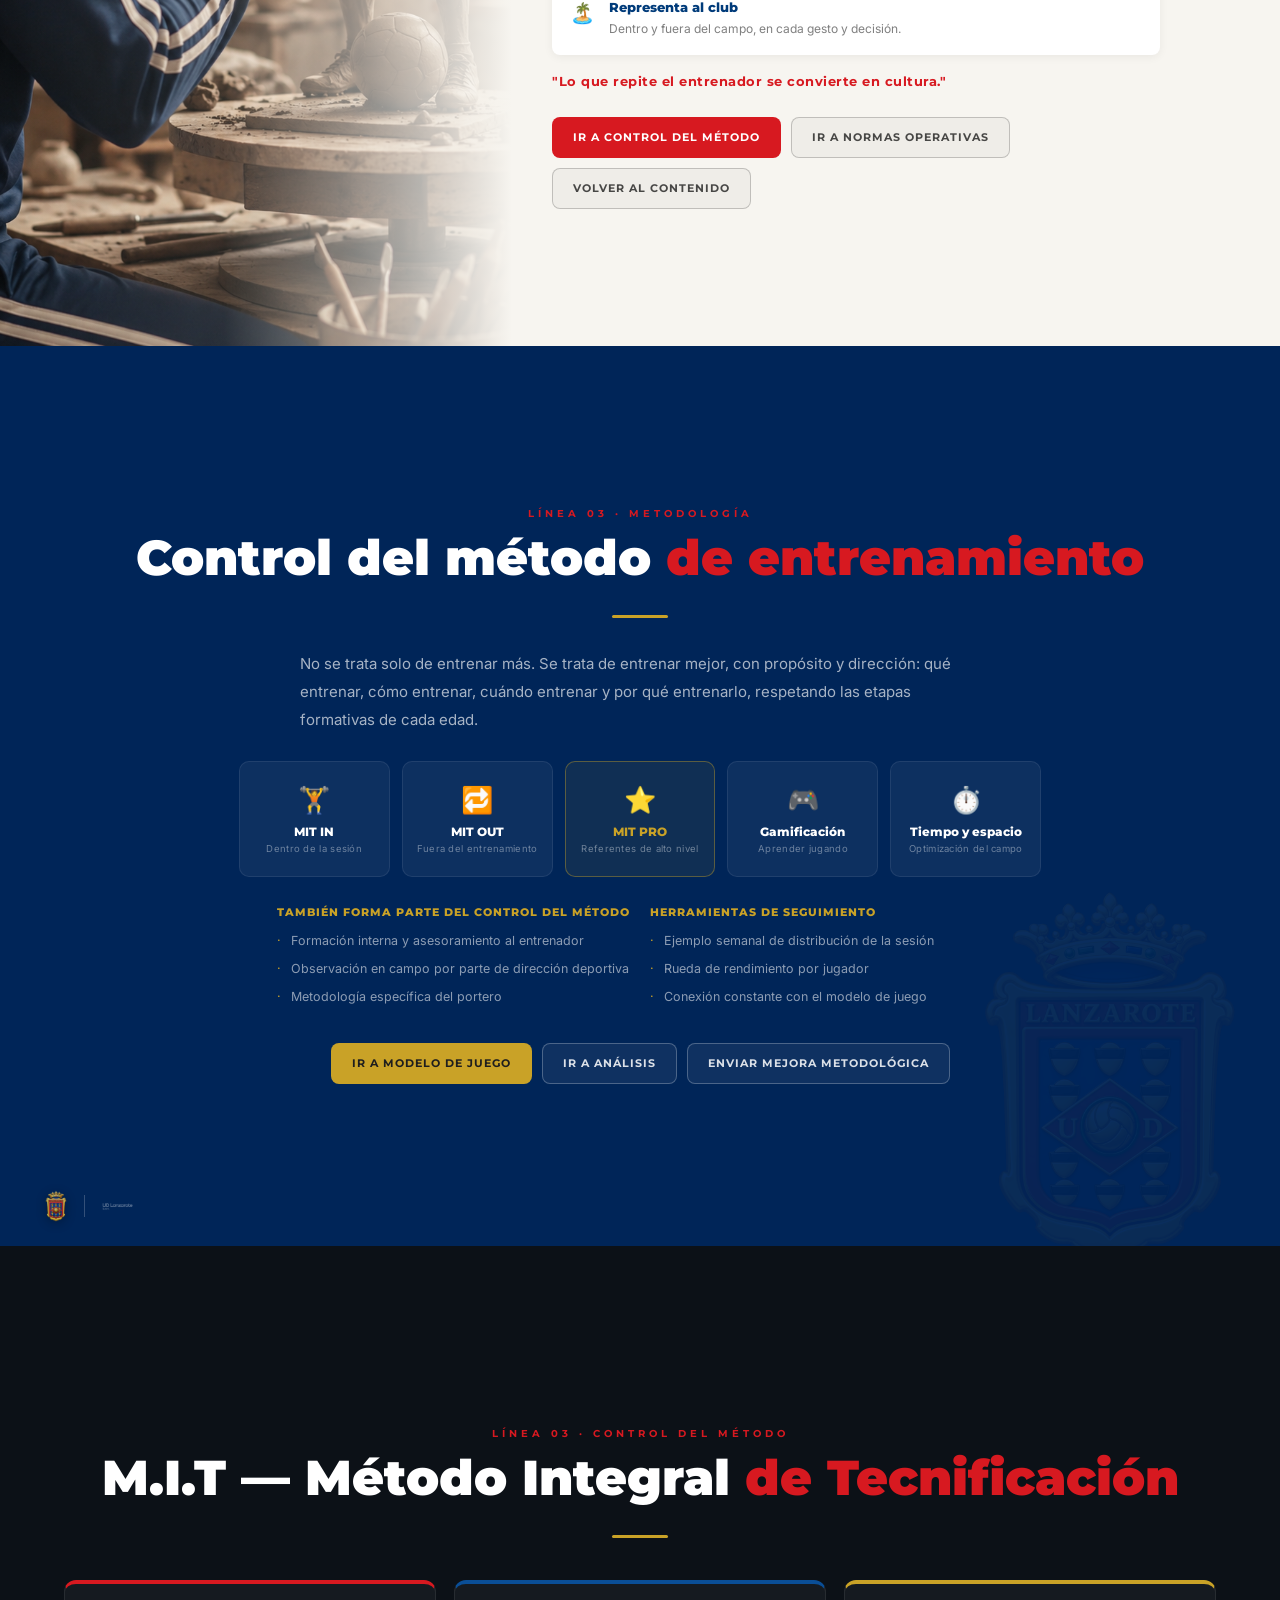
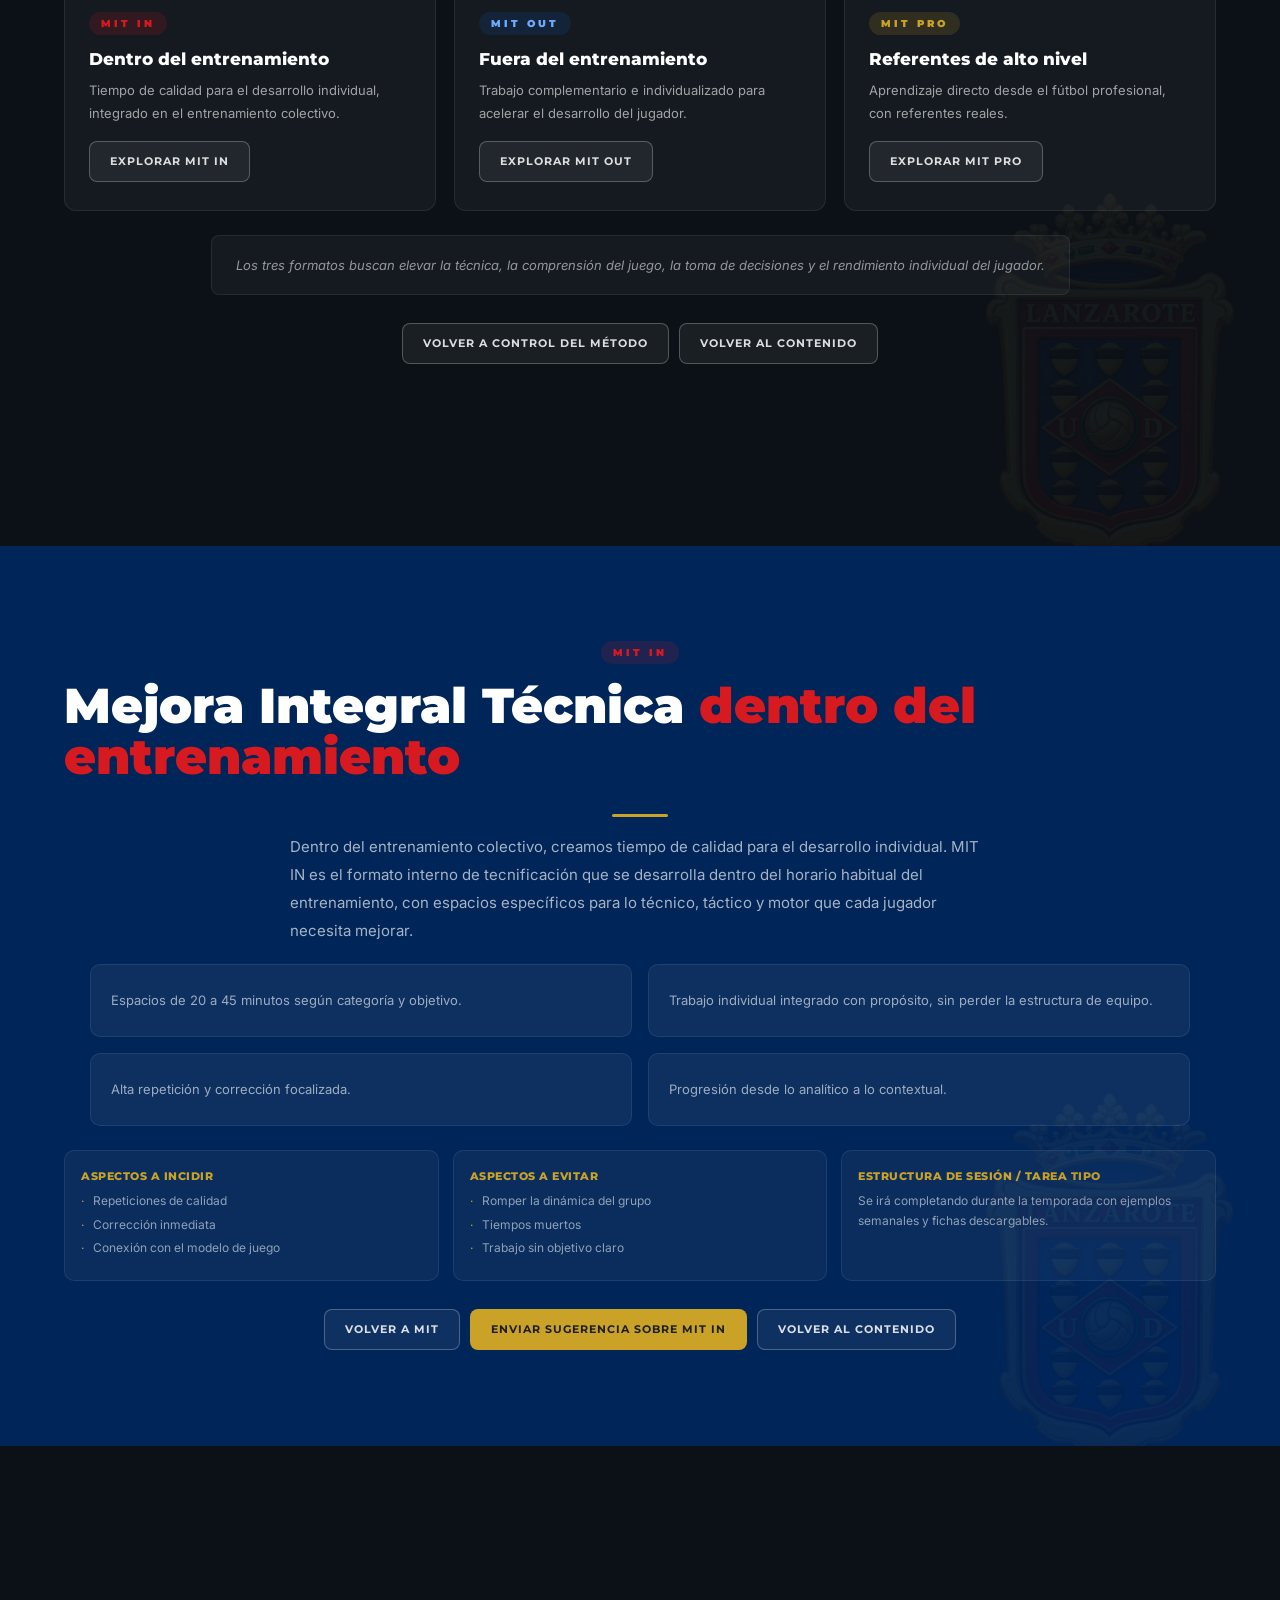
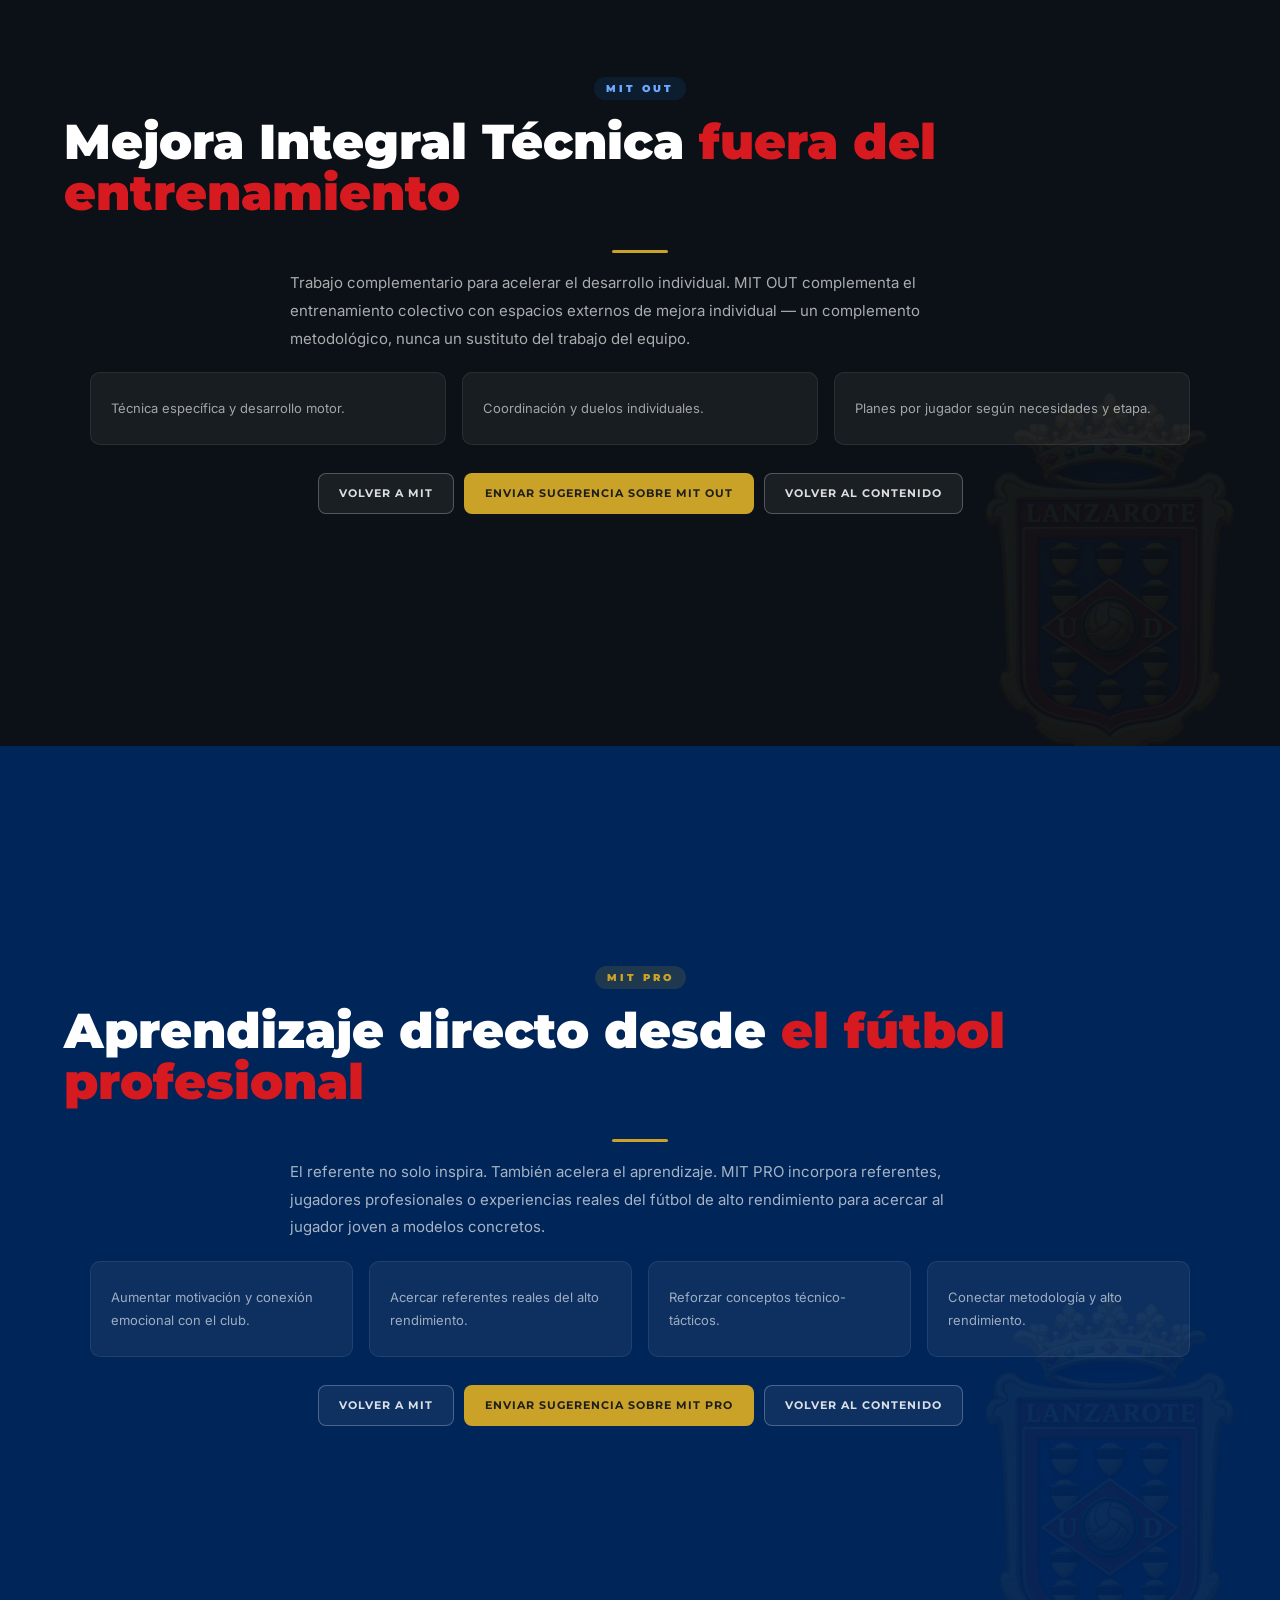
==== commit 27eb9556: "Corregir número de WhatsApp" ====
--- a/index.html
+++ b/index.html
@@ -52,7 +52,7 @@
     <div class="rv d5" style="display:flex;flex-wrap:wrap;justify-content:center;gap:12px;margin-top:40px;">
       <button class="sbtn primary" data-target="contenido">Entrar</button>
       <button class="sbtn ghost-dark" data-target="contenido">Ver contenidos</button>
-      <a class="sbtn wa" href="https://wa.me/34672802334?text=Hola%20Dani%2C%20soy%20entrenador%20de%20UD%20Lanzarote%20Base%20y%20tengo%20una%20duda%20sobre%20el%20proyecto." target="_blank" rel="noopener noreferrer">Contactar con Dirección Deportiva</a>
+      <a class="sbtn wa" href="https://wa.me/34672802337?text=Hola%20Dani%2C%20soy%20entrenador%20de%20UD%20Lanzarote%20Base%20y%20tengo%20una%20duda%20sobre%20el%20proyecto." target="_blank" rel="noopener noreferrer">Contactar con Dirección Deportiva</a>
       <button class="sbtn ghost-dark" data-target="comunicacion">Enviar una sugerencia</button>
     </div>
   </div>
@@ -228,7 +228,7 @@
     <button class="sbtn ghost-dark" data-target="metodologia">Ir a Metodología</button>
     <button class="sbtn ghost-dark" data-target="normas-operativas">Ir a Normas operativas</button>
     <button class="sbtn gold" data-target="comunicacion">Enviar sugerencia</button>
-    <a class="sbtn wa" href="https://wa.me/34672802334?text=Hola%20Dani%2C%20soy%20entrenador%20de%20UD%20Lanzarote%20Base%20y%20tengo%20una%20duda%20sobre%20el%20proyecto." target="_blank" rel="noopener noreferrer">Contactar</a>
+    <a class="sbtn wa" href="https://wa.me/34672802337?text=Hola%20Dani%2C%20soy%20entrenador%20de%20UD%20Lanzarote%20Base%20y%20tengo%20una%20duda%20sobre%20el%20proyecto." target="_blank" rel="noopener noreferrer">Contactar</a>
   </div>
 </section>
 
@@ -877,7 +877,7 @@
       <div class="form-field full"><label>Email o teléfono de contacto (opcional)</label><input type="text" name="contacto"></div>
       <div class="form-actions">
         <button type="submit" class="sbtn primary">Enviar mensaje</button>
-        <a class="sbtn wa" href="https://wa.me/34672802334?text=Hola%20Dani%2C%20soy%20entrenador%20de%20UD%20Lanzarote%20Base%20y%20tengo%20una%20duda%20sobre%20el%20proyecto." target="_blank" rel="noopener noreferrer">Contactar por WhatsApp</a>
+        <a class="sbtn wa" href="https://wa.me/34672802337?text=Hola%20Dani%2C%20soy%20entrenador%20de%20UD%20Lanzarote%20Base%20y%20tengo%20una%20duda%20sobre%20el%20proyecto." target="_blank" rel="noopener noreferrer">Contactar por WhatsApp</a>
       </div>
     </div>
     <div class="form-success" id="comm-success">Gracias. Tu aporte ayuda a construir una mejor cantera.</div>
@@ -887,7 +887,7 @@
     <button class="sbtn ghost-dark" data-target="contenido">Volver al contenido</button>
     <button class="sbtn ghost-dark" data-target="metodologia">Ir a metodología</button>
     <button class="sbtn ghost-dark" data-target="normas-operativas">Ir a normas operativas</button>
-    <a class="sbtn wa" href="https://wa.me/34672802334?text=Hola%20Dani%2C%20soy%20entrenador%20de%20UD%20Lanzarote%20Base%20y%20tengo%20una%20duda%20sobre%20el%20proyecto." target="_blank" rel="noopener noreferrer">Contactar por WhatsApp</a>
+    <a class="sbtn wa" href="https://wa.me/34672802337?text=Hola%20Dani%2C%20soy%20entrenador%20de%20UD%20Lanzarote%20Base%20y%20tengo%20una%20duda%20sobre%20el%20proyecto." target="_blank" rel="noopener noreferrer">Contactar por WhatsApp</a>
   </div>
 </section>
 
@@ -962,7 +962,7 @@
     <div class="rule rv d1" style="margin:16px auto;"></div>
     <p class="body-text dark rv d2">Dirección Deportiva está disponible para cualquier consulta relacionada con la metodología, el equipo o el proyecto.</p>
     <div class="sec-actions rv d3" style="justify-content:center; margin-top:28px;">
-      <a class="sbtn primary" href="https://wa.me/34672802334?text=Hola%20Dani%2C%20soy%20entrenador%20de%20UD%20Lanzarote%20Base%20y%20tengo%20una%20duda%20sobre%20el%20proyecto." target="_blank" rel="noopener noreferrer">Contactar con Dirección Deportiva</a>
+      <a class="sbtn primary" href="https://wa.me/34672802337?text=Hola%20Dani%2C%20soy%20entrenador%20de%20UD%20Lanzarote%20Base%20y%20tengo%20una%20duda%20sobre%20el%20proyecto." target="_blank" rel="noopener noreferrer">Contactar con Dirección Deportiva</a>
       <button class="sbtn ghost-light" data-target="comunicacion">Enviar sugerencia</button>
       <button class="sbtn ghost-light" data-target="contenido">Volver al contenido</button>
     </div>
@@ -984,7 +984,7 @@
     <div class="sec-actions rv d5" style="justify-content:center; margin-top:32px;">
       <button class="sbtn ghost-dark" data-target="contenido">Volver al contenido</button>
       <button class="sbtn gold" data-target="comunicacion">Enviar sugerencia</button>
-      <a class="sbtn wa" href="https://wa.me/34672802334?text=Hola%20Dani%2C%20soy%20entrenador%20de%20UD%20Lanzarote%20Base%20y%20tengo%20una%20duda%20sobre%20el%20proyecto." target="_blank" rel="noopener noreferrer">Contactar</a>
+      <a class="sbtn wa" href="https://wa.me/34672802337?text=Hola%20Dani%2C%20soy%20entrenador%20de%20UD%20Lanzarote%20Base%20y%20tengo%20una%20duda%20sobre%20el%20proyecto." target="_blank" rel="noopener noreferrer">Contactar</a>
       <button class="sbtn ghost-dark" id="btn-restart">Reiniciar presentación</button>
     </div>
   </div>
